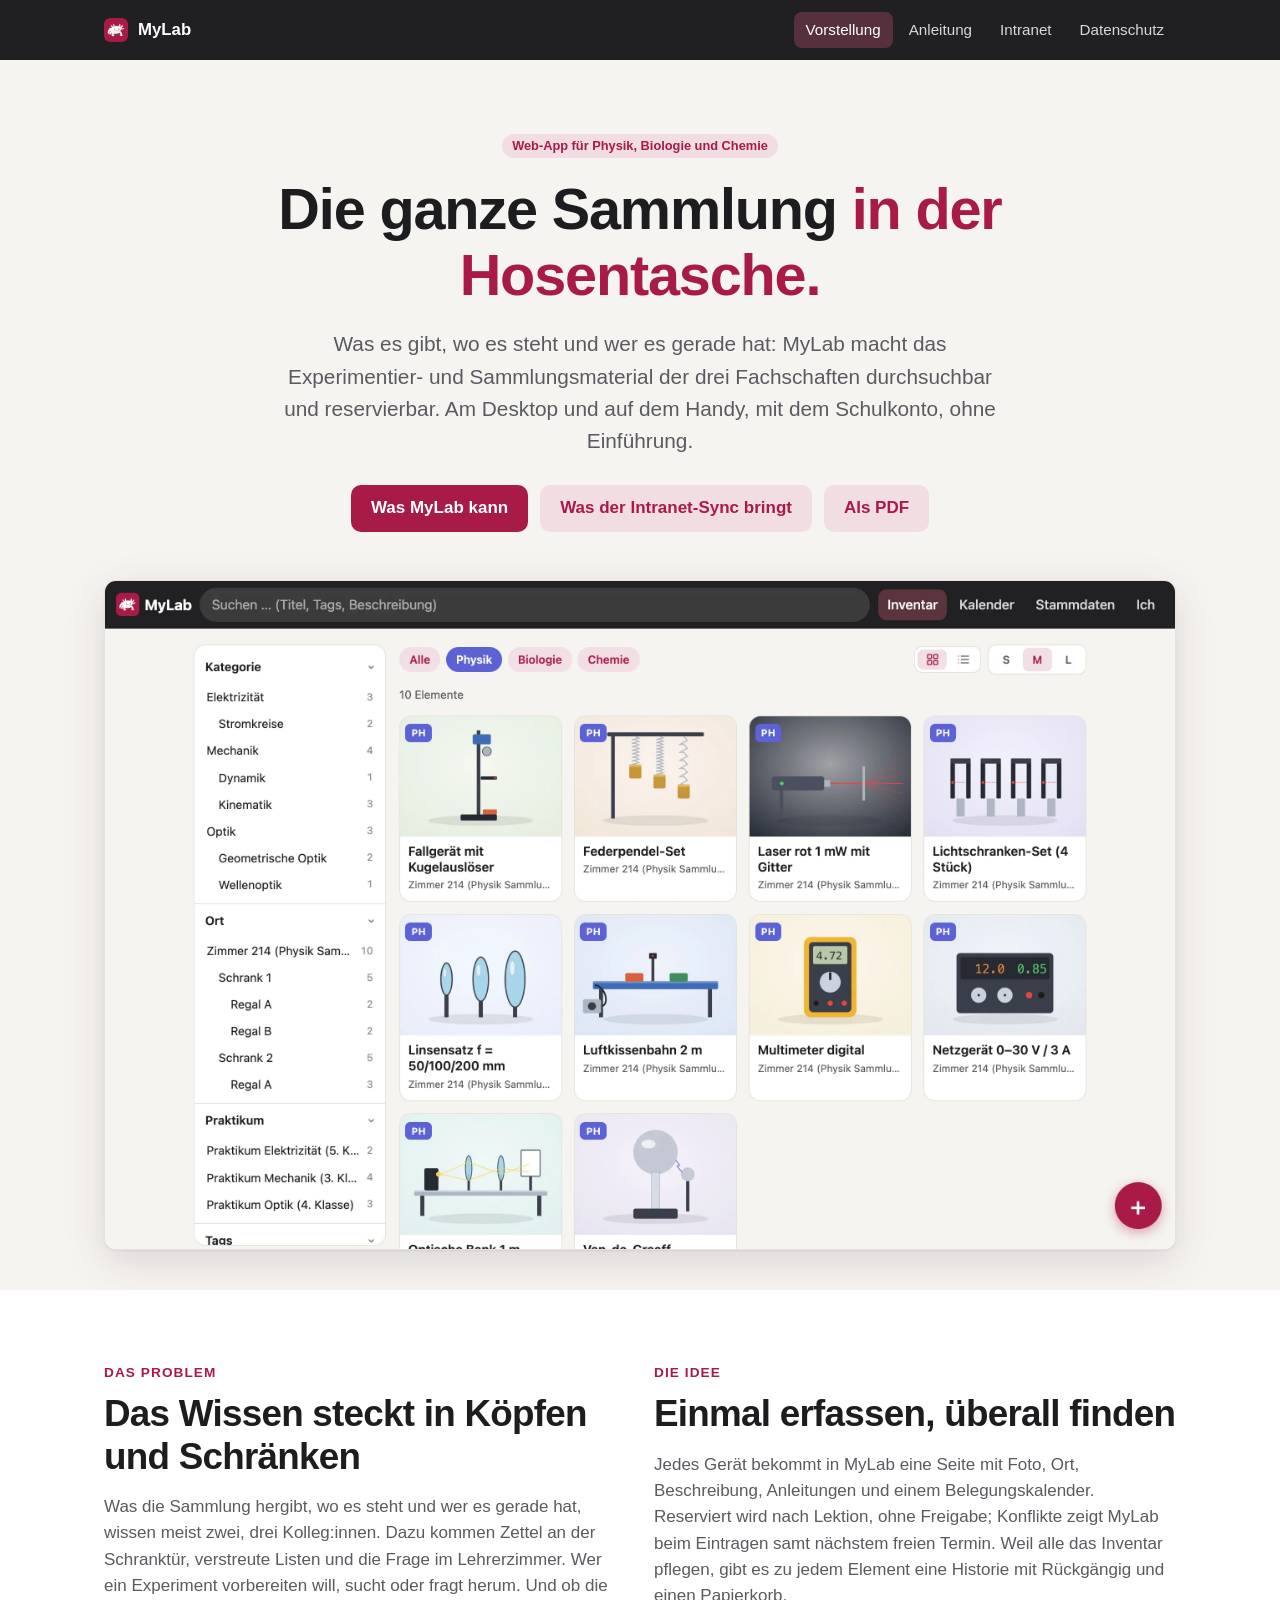
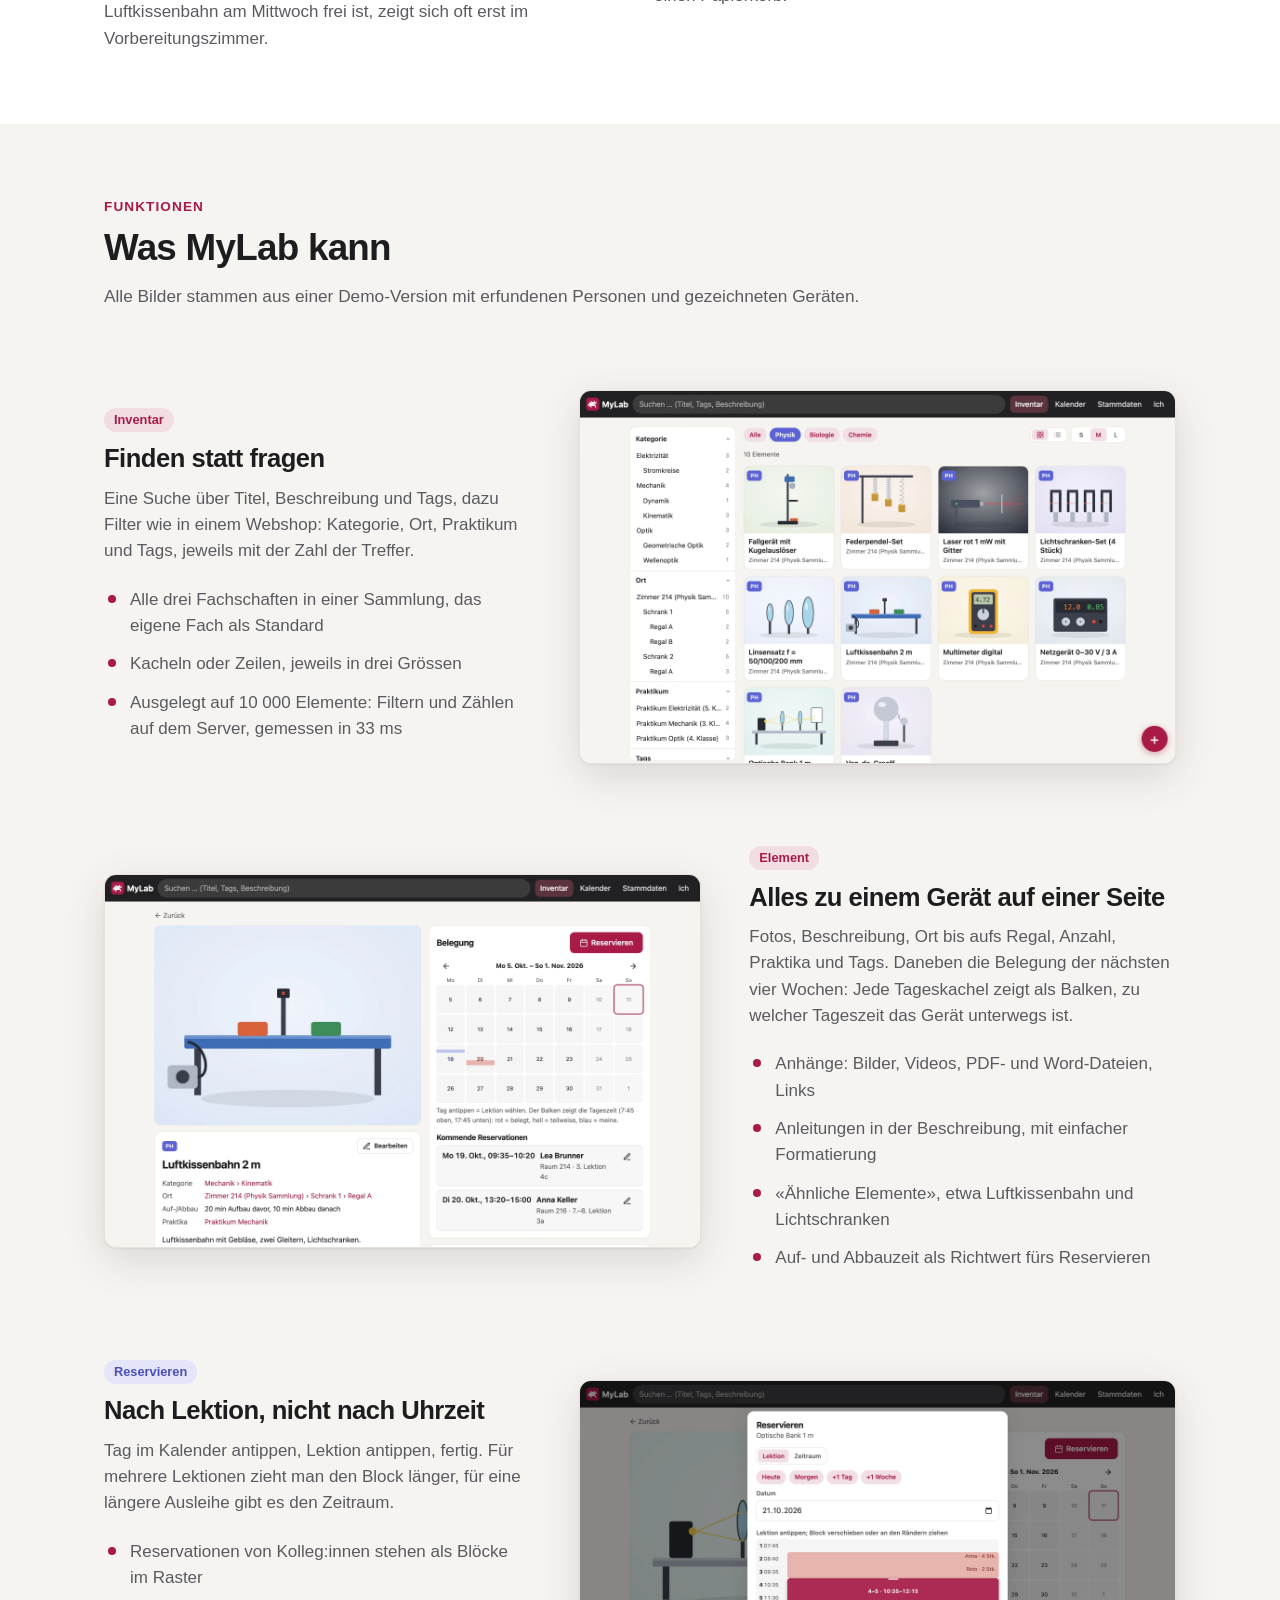
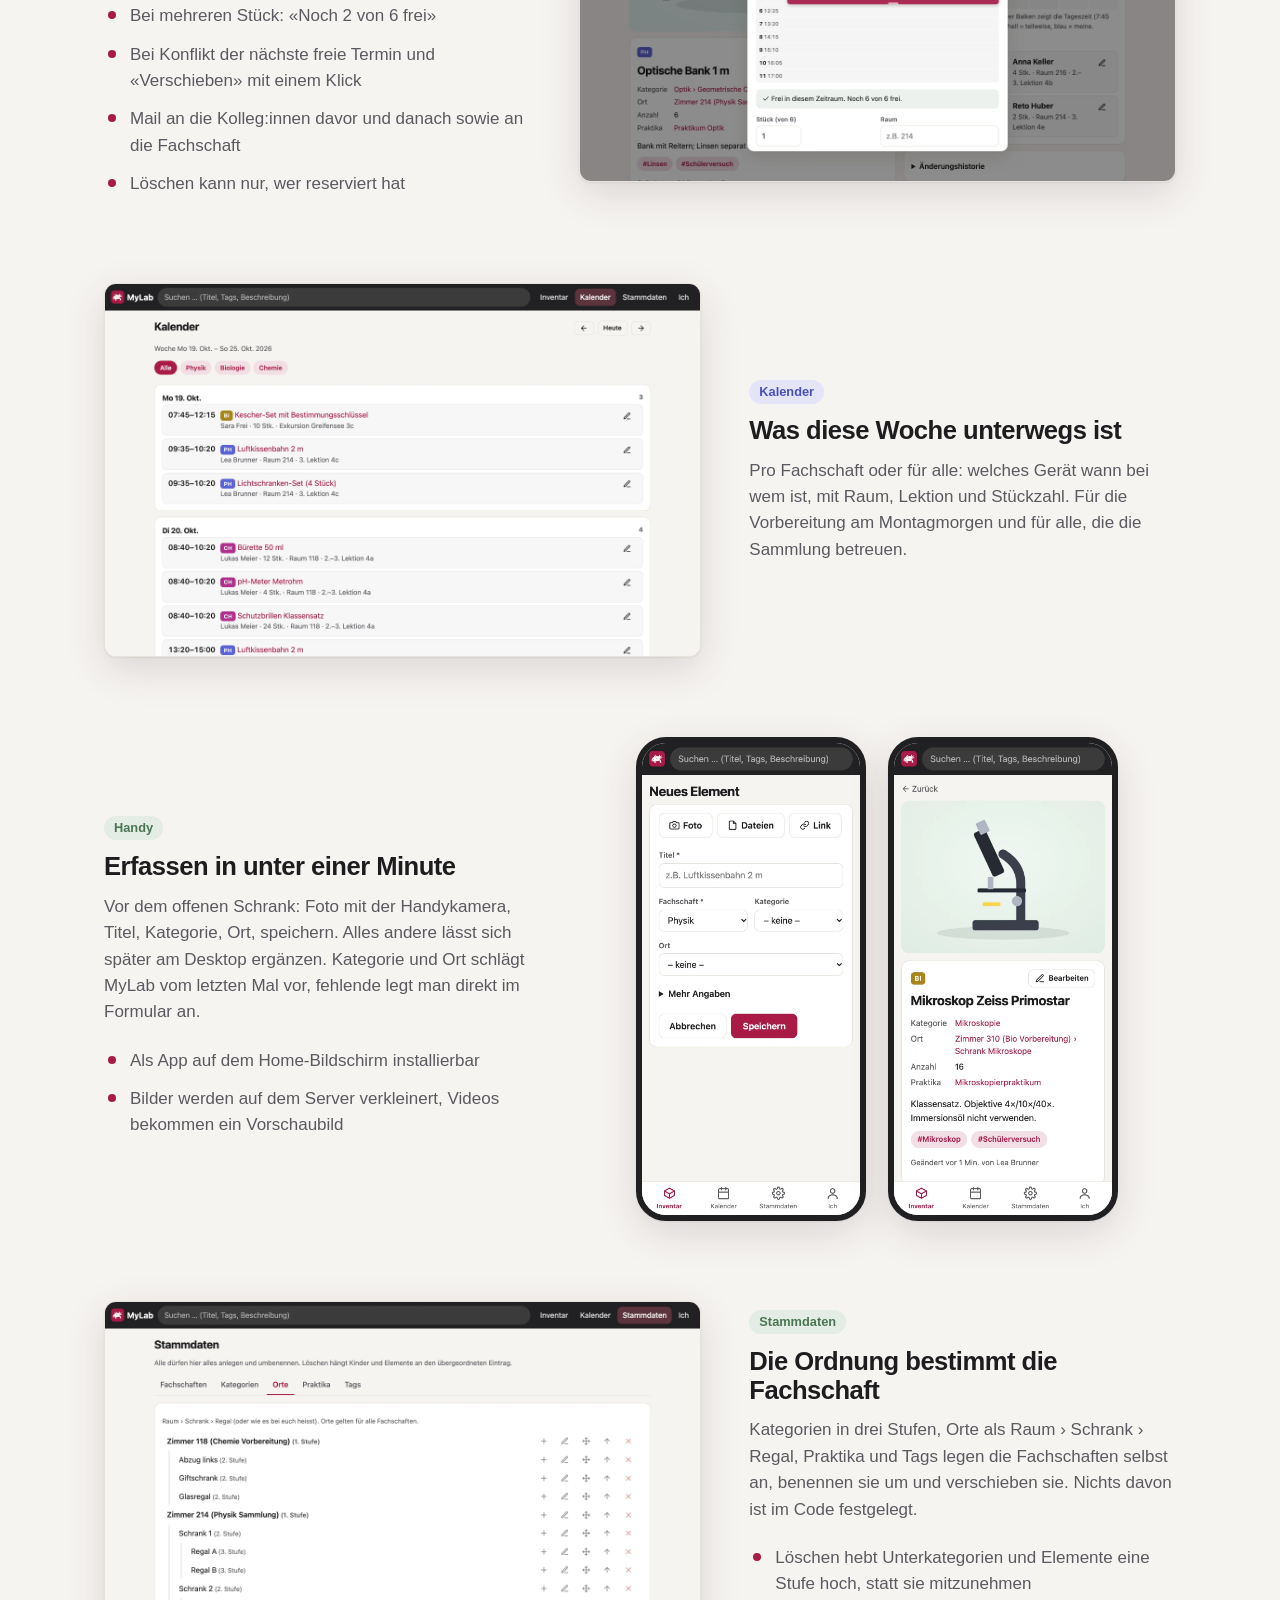
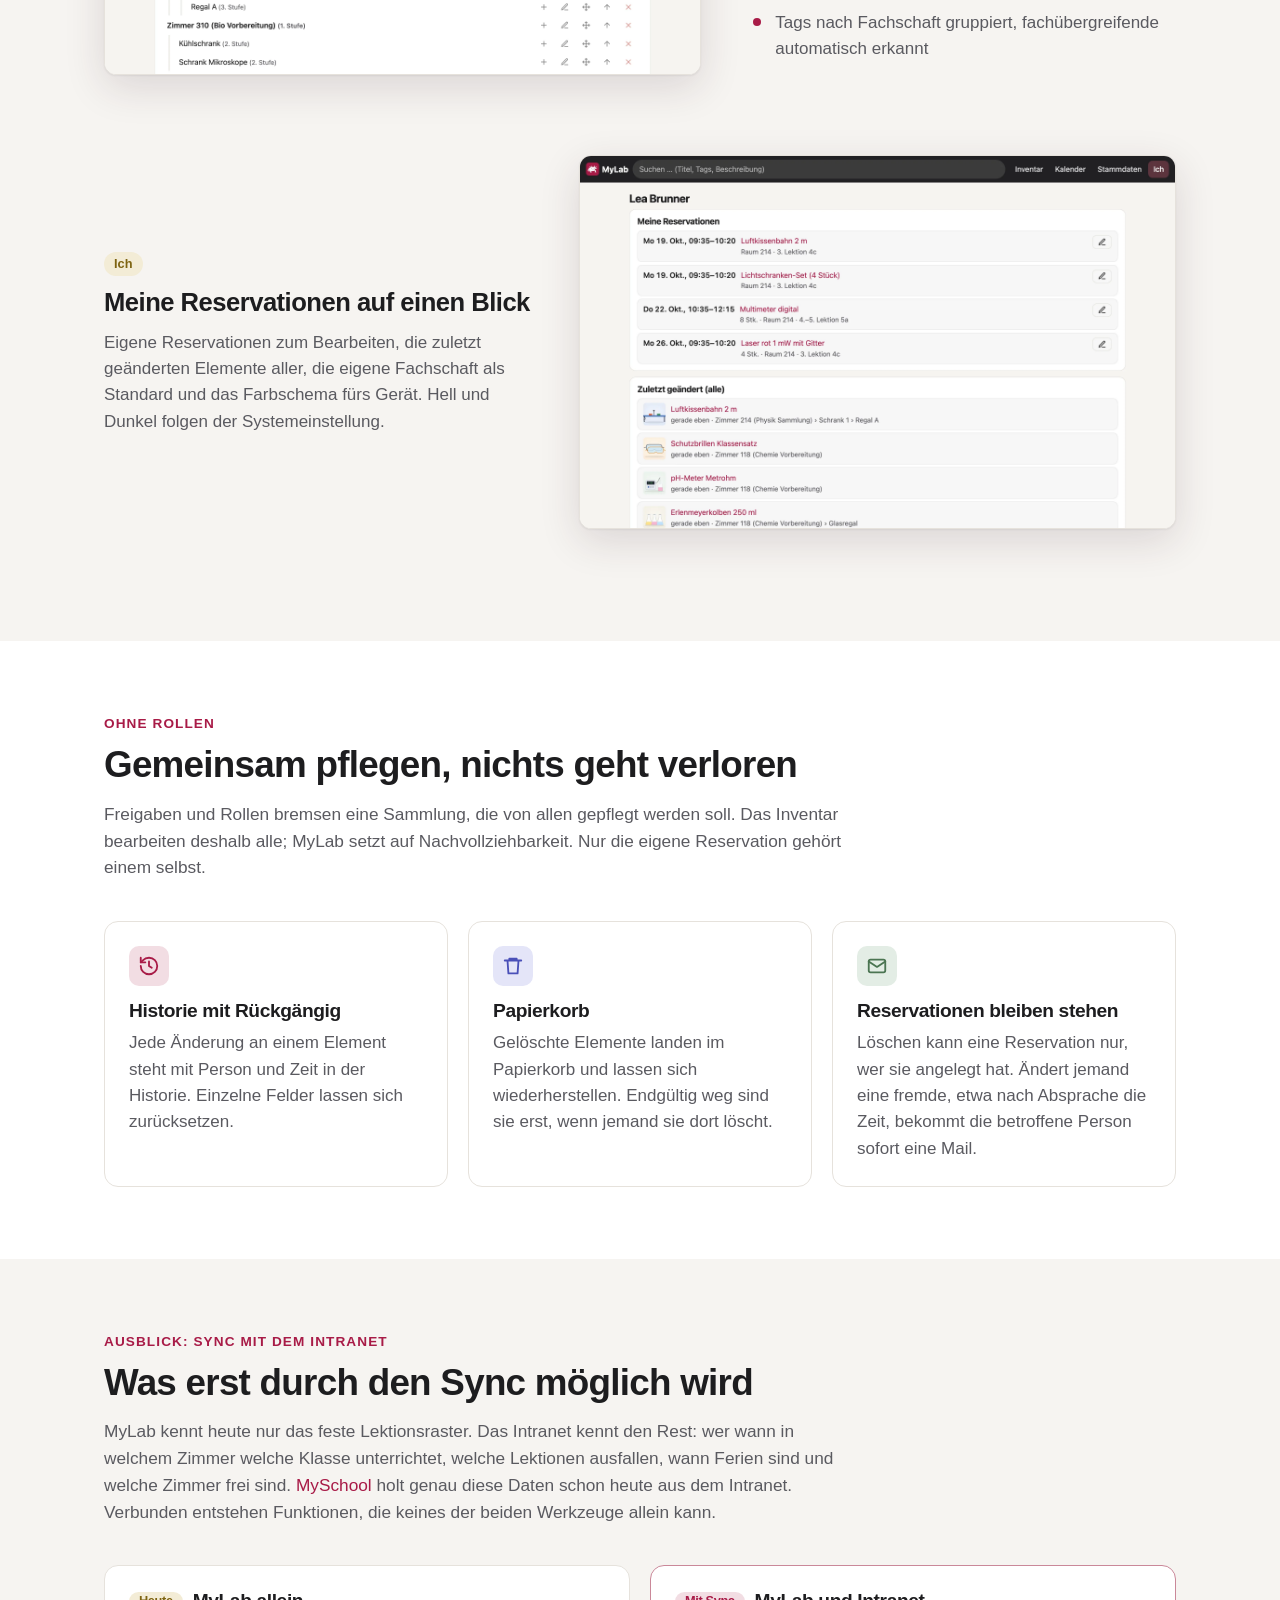
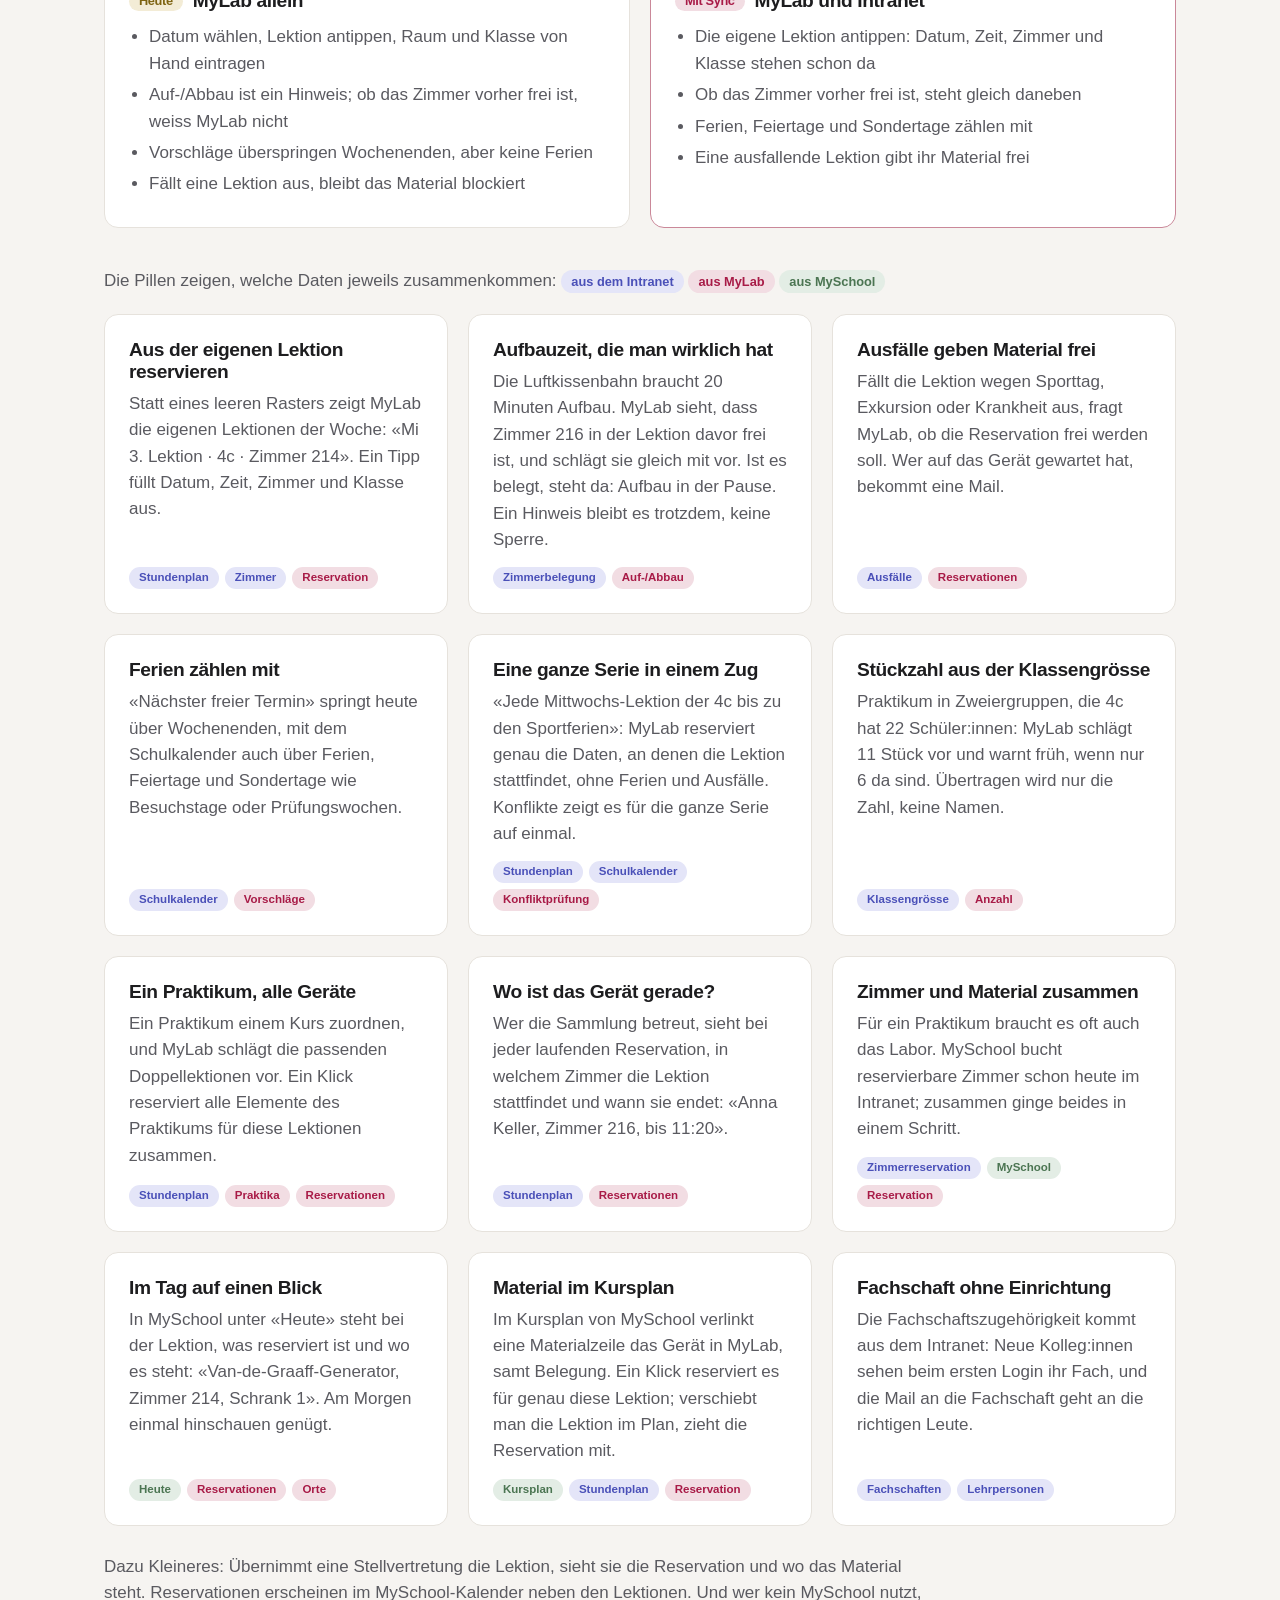
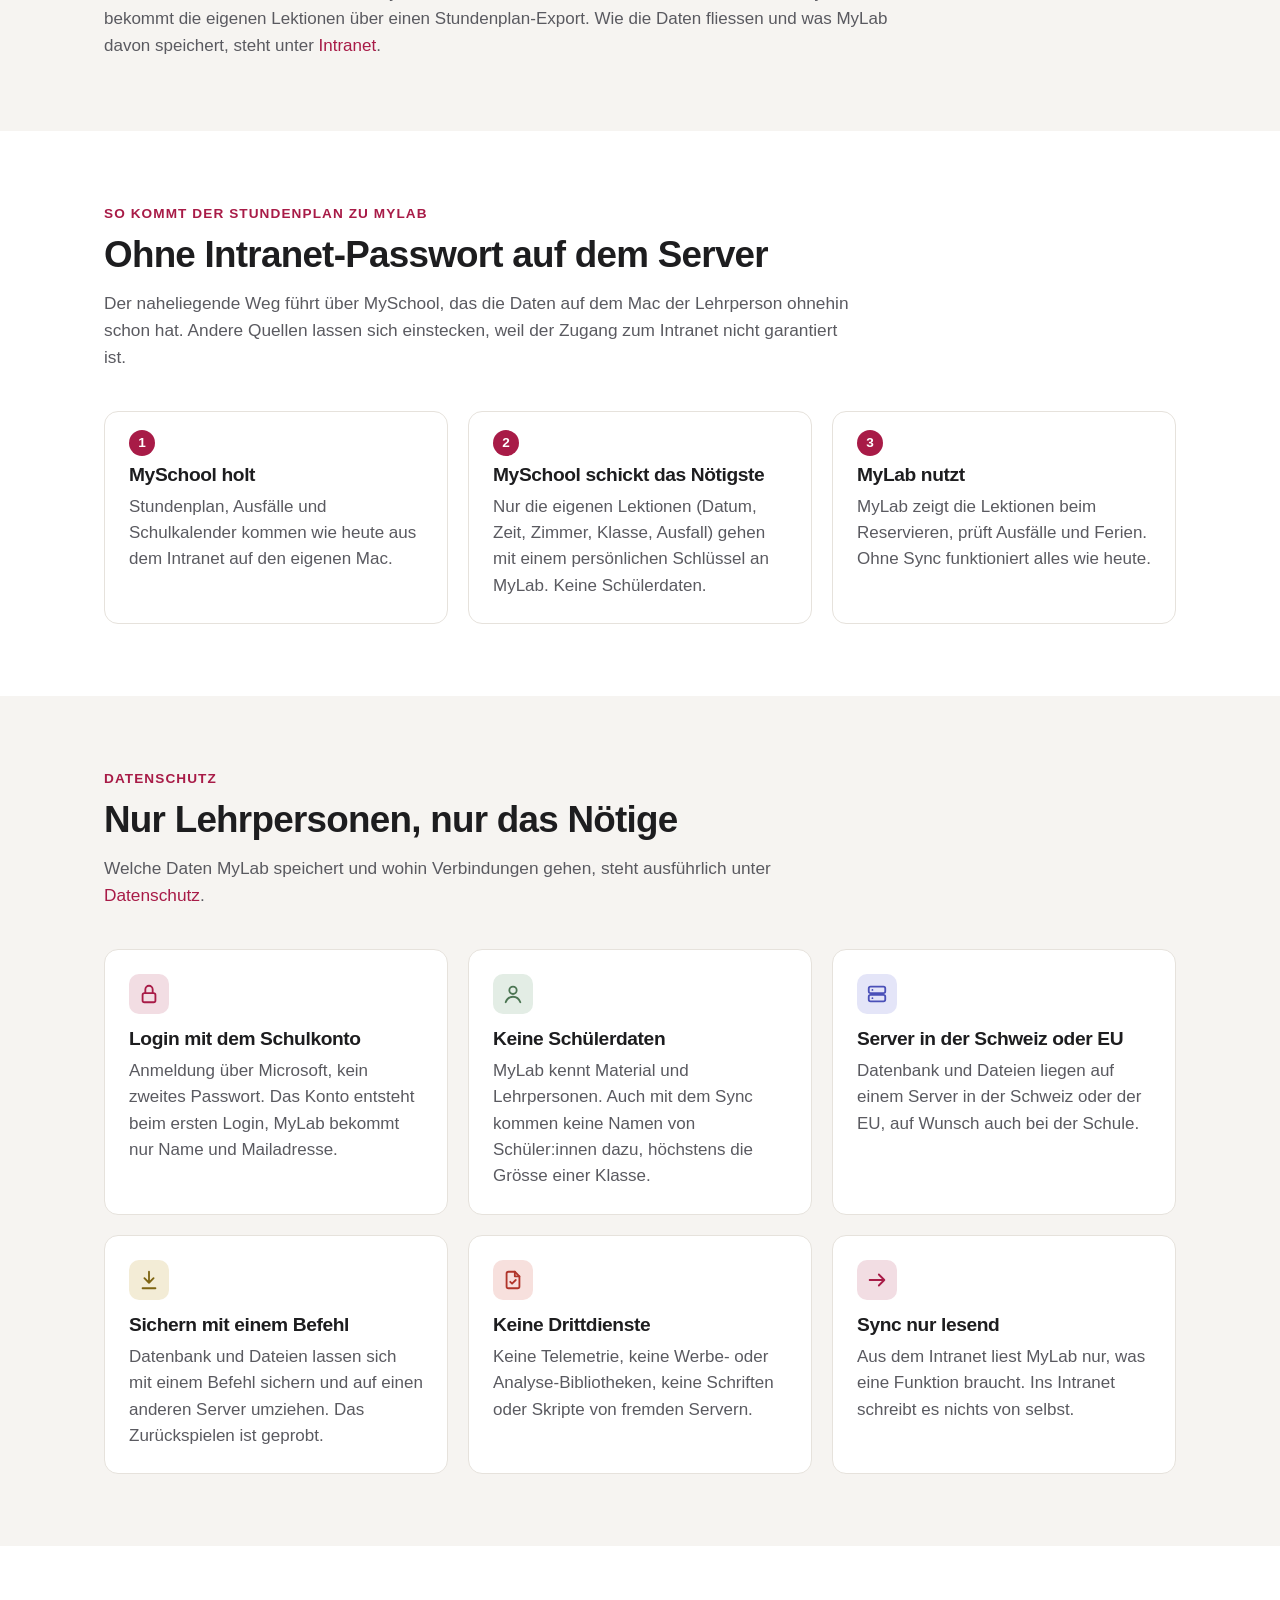
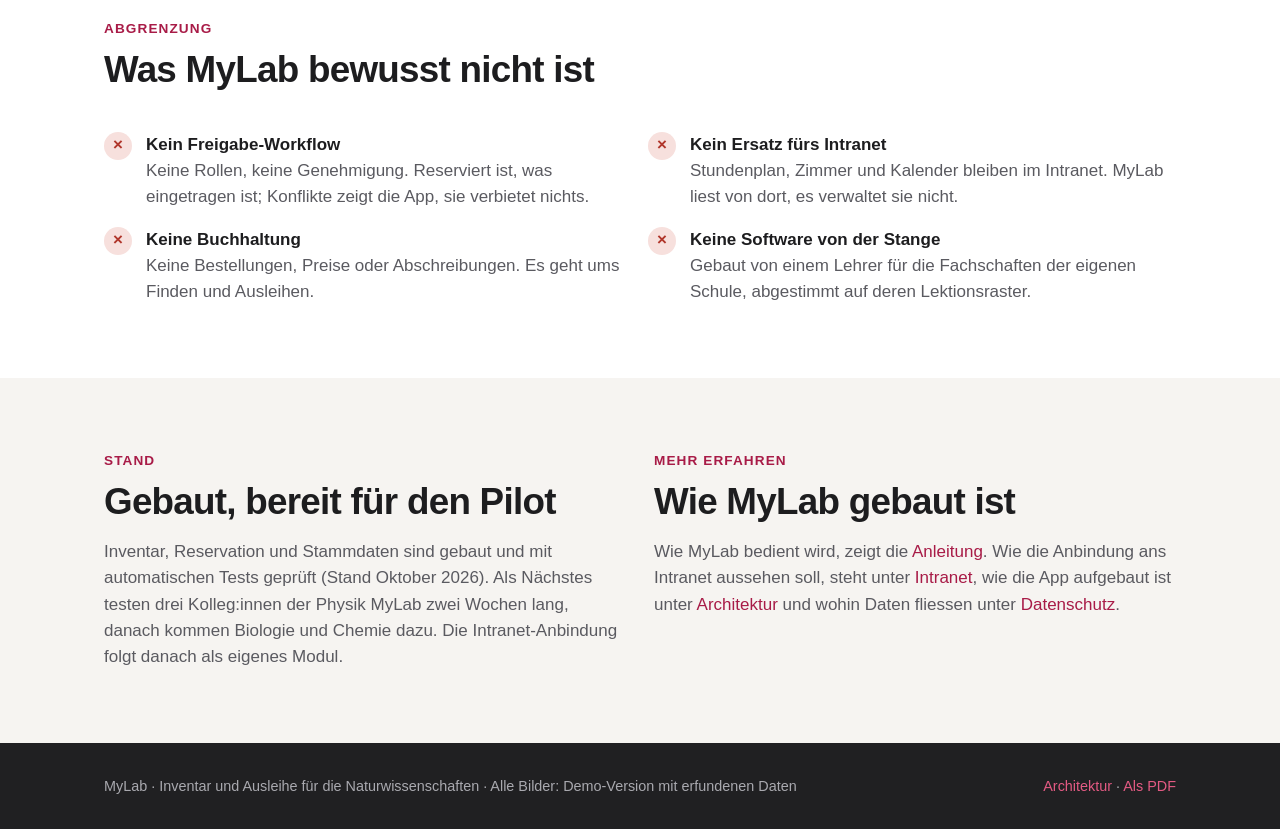
==== index.html @ d48ad252 "Anleitung als zweiter Reiter, Architektur und PDF in den Fuss, Löschen nur eigener Reservationen Lei" ====
<!doctype html>
<html lang="de-CH">
<head>
<meta charset="utf-8">
<meta name="viewport" content="width=device-width, initial-scale=1">
<title>MyLab</title>
<meta name="description" content="MyLab – Inventar und Ausleihe für die Fachschaften Physik, Biologie und Chemie: Material finden, sehen, wo es steht, und nach Lektion reservieren. Web-App für Desktop und Handy.">
<link rel="icon" href="img/icon.png?v=2">
<link rel="stylesheet" href="style.css?v=2">
</head>
<body>

<header class="kopf">
  <div class="huelle">
    <a class="marke" href="index.html"><img src="img/icon.png?v=2" alt="">MyLab</a>
    <nav class="navi">
      <a href="index.html" aria-current="page">Vorstellung</a>
      <a href="anleitung.html">Anleitung</a>
      <a href="intranet.html">Intranet</a>
      <a href="datenschutz.html">Datenschutz</a>
    </nav>
  </div>
</header>

<main>
  <section class="held">
    <div class="huelle">
      <span class="pille">Web-App für Physik, Biologie und Chemie</span>
      <h1>Die ganze Sammlung <span>in der Hosentasche.</span></h1>
      <p class="lead">Was es gibt, wo es steht und wer es gerade hat: MyLab macht das Experimentier- und Sammlungsmaterial der drei Fachschaften durchsuchbar und reservierbar. Am Desktop und auf dem Handy, mit dem Schulkonto, ohne Einführung.</p>
      <div class="knoepfe">
        <a class="knopf" href="#funktionen">Was MyLab kann</a>
        <a class="knopf leise" href="#sync">Was der Intranet-Sync bringt</a>
        <a class="knopf leise" href="MyLab-Vorstellung.pdf">Als PDF</a>
      </div>
      <div class="fenster"><img src="img/liste.webp" width="2560" height="1600" alt="Die Inventarliste der Physik: Kacheln mit Bild, Titel und Ort, links Filter nach Kategorie, Ort, Praktikum und Tags mit Zählern."></div>
    </div>
  </section>

  <section class="abschnitt hell">
    <div class="huelle zwei">
      <div>
        <div class="kicker">Das Problem</div>
        <h2>Das Wissen steckt in Köpfen und Schränken</h2>
        <p style="margin-top:16px;color:var(--text-2)">Was die Sammlung hergibt, wo es steht und wer es gerade hat, wissen meist zwei, drei Kolleg:innen. Dazu kommen Zettel an der Schranktür, verstreute Listen und die Frage im Lehrerzimmer. Wer ein Experiment vorbereiten will, sucht oder fragt herum. Und ob die Luftkissenbahn am Mittwoch frei ist, zeigt sich oft erst im Vorbereitungszimmer.</p>
      </div>
      <div>
        <div class="kicker">Die Idee</div>
        <h2>Einmal erfassen, überall finden</h2>
        <p style="margin-top:16px;color:var(--text-2)">Jedes Gerät bekommt in MyLab eine Seite mit Foto, Ort, Beschreibung, Anleitungen und einem Belegungskalender. Reserviert wird nach Lektion, ohne Freigabe; Konflikte zeigt MyLab beim Eintragen samt nächstem freien Termin. Weil alle das Inventar pflegen, gibt es zu jedem Element eine Historie mit Rückgängig und einen Papierkorb.</p>
      </div>
    </div>
  </section>

  <section class="abschnitt" id="funktionen">
    <div class="huelle">
      <div class="abschnitt-kopf">
        <div class="kicker">Funktionen</div>
        <h2>Was MyLab kann</h2>
        <p>Alle Bilder stammen aus einer Demo-Version mit erfundenen Personen und gezeichneten Geräten.</p>
      </div>

      <div class="funktion">
        <div class="text">
          <span class="pille">Inventar</span>
          <h3 style="margin-top:12px">Finden statt fragen</h3>
          <p>Eine Suche über Titel, Beschreibung und Tags, dazu Filter wie in einem Webshop: Kategorie, Ort, Praktikum und Tags, jeweils mit der Zahl der Treffer.</p>
          <ul>
            <li>Alle drei Fachschaften in einer Sammlung, das eigene Fach als Standard</li>
            <li>Kacheln oder Zeilen, jeweils in drei Grössen</li>
            <li>Ausgelegt auf 10 000 Elemente: Filtern und Zählen auf dem Server, gemessen in 33 ms</li>
          </ul>
        </div>
        <div class="fenster"><img src="img/liste.webp" width="2560" height="1600" alt="Inventarliste mit Facetten-Filter"></div>
      </div>

      <div class="funktion umgekehrt">
        <div class="text">
          <span class="pille">Element</span>
          <h3 style="margin-top:12px">Alles zu einem Gerät auf einer Seite</h3>
          <p>Fotos, Beschreibung, Ort bis aufs Regal, Anzahl, Praktika und Tags. Daneben die Belegung der nächsten vier Wochen: Jede Tageskachel zeigt als Balken, zu welcher Tageszeit das Gerät unterwegs ist.</p>
          <ul>
            <li>Anhänge: Bilder, Videos, PDF- und Word-Dateien, Links</li>
            <li>Anleitungen in der Beschreibung, mit einfacher Formatierung</li>
            <li>«Ähnliche Elemente», etwa Luftkissenbahn und Lichtschranken</li>
            <li>Auf- und Abbauzeit als Richtwert fürs Reservieren</li>
          </ul>
        </div>
        <div class="fenster"><img src="img/detail.webp" width="2560" height="1600" alt="Detailseite der Luftkissenbahn mit Bild, Ort, Auf- und Abbauzeit, daneben Belegungskalender und kommende Reservationen"></div>
      </div>

      <div class="funktion">
        <div class="text">
          <span class="pille indigo">Reservieren</span>
          <h3 style="margin-top:12px">Nach Lektion, nicht nach Uhrzeit</h3>
          <p>Tag im Kalender antippen, Lektion antippen, fertig. Für mehrere Lektionen zieht man den Block länger, für eine längere Ausleihe gibt es den Zeitraum.</p>
          <ul>
            <li>Reservationen von Kolleg:innen stehen als Blöcke im Raster</li>
            <li>Bei mehreren Stück: «Noch 2 von 6 frei»</li>
            <li>Bei Konflikt der nächste freie Termin und «Verschieben» mit einem Klick</li>
            <li>Mail an die Kolleg:innen davor und danach sowie an die Fachschaft</li>
            <li>Löschen kann nur, wer reserviert hat</li>
          </ul>
        </div>
        <div class="fenster"><img src="img/reservieren.webp" width="2560" height="1720" alt="Reservieren der optischen Bank am Mittwoch: Lektionsraster mit zwei fremden Reservationen in der 2. und 3. Lektion, gewählt sind die 4. und 5. Lektion, Hinweis «Noch 6 von 6 frei»"></div>
      </div>

      <div class="funktion umgekehrt">
        <div class="text">
          <span class="pille indigo">Kalender</span>
          <h3 style="margin-top:12px">Was diese Woche unterwegs ist</h3>
          <p>Pro Fachschaft oder für alle: welches Gerät wann bei wem ist, mit Raum, Lektion und Stückzahl. Für die Vorbereitung am Montagmorgen und für alle, die die Sammlung betreuen.</p>
        </div>
        <div class="fenster"><img src="img/woche.webp" width="2560" height="1600" alt="Wochenübersicht mit Reservationen aus Biologie, Physik und Chemie, jeweils mit Zeit, Person, Raum und Lektion"></div>
      </div>

      <div class="funktion">
        <div class="text">
          <span class="pille gruen">Handy</span>
          <h3 style="margin-top:12px">Erfassen in unter einer Minute</h3>
          <p>Vor dem offenen Schrank: Foto mit der Handykamera, Titel, Kategorie, Ort, speichern. Alles andere lässt sich später am Desktop ergänzen. Kategorie und Ort schlägt MyLab vom letzten Mal vor, fehlende legt man direkt im Formular an.</p>
          <ul>
            <li>Als App auf dem Home-Bildschirm installierbar</li>
            <li>Bilder werden auf dem Server verkleinert, Videos bekommen ein Vorschaubild</li>
          </ul>
        </div>
        <div class="handys">
          <div class="handy"><img src="img/h-neu.webp" width="780" height="1688" alt="Neues Element auf dem Handy: Knöpfe Foto, Dateien und Link, Felder Titel, Fachschaft, Kategorie und Ort"></div>
          <div class="handy"><img src="img/h-detail.webp" width="780" height="1688" alt="Detailseite des Mikroskops auf dem Handy"></div>
        </div>
      </div>

      <div class="funktion umgekehrt">
        <div class="text">
          <span class="pille gruen">Stammdaten</span>
          <h3 style="margin-top:12px">Die Ordnung bestimmt die Fachschaft</h3>
          <p>Kategorien in drei Stufen, Orte als Raum › Schrank › Regal, Praktika und Tags legen die Fachschaften selbst an, benennen sie um und verschieben sie. Nichts davon ist im Code festgelegt.</p>
          <ul>
            <li>Löschen hebt Unterkategorien und Elemente eine Stufe hoch, statt sie mitzunehmen</li>
            <li>Tags nach Fachschaft gruppiert, fachübergreifende automatisch erkannt</li>
          </ul>
        </div>
        <div class="fenster"><img src="img/stammdaten.webp" width="2560" height="1600" alt="Stammdaten, Reiter Orte: Zimmer mit Schränken und Regalen als Baum"></div>
      </div>

      <div class="funktion">
        <div class="text">
          <span class="pille messing">Ich</span>
          <h3 style="margin-top:12px">Meine Reservationen auf einen Blick</h3>
          <p>Eigene Reservationen zum Bearbeiten, die zuletzt geänderten Elemente aller, die eigene Fachschaft als Standard und das Farbschema fürs Gerät. Hell und Dunkel folgen der Systemeinstellung.</p>
        </div>
        <div class="fenster"><img src="img/ich.webp" width="2560" height="1600" alt="Seite «Ich» mit den eigenen Reservationen und den zuletzt geänderten Elementen"></div>
      </div>
    </div>
  </section>

  <section class="abschnitt hell">
    <div class="huelle">
      <div class="abschnitt-kopf">
        <div class="kicker">Ohne Rollen</div>
        <h2>Gemeinsam pflegen, nichts geht verloren</h2>
        <p>Freigaben und Rollen bremsen eine Sammlung, die von allen gepflegt werden soll. Das Inventar bearbeiten deshalb alle; MyLab setzt auf Nachvollziehbarkeit. Nur die eigene Reservation gehört einem selbst.</p>
      </div>
      <div class="drei">
        <div class="karte">
          <div class="symbol"><svg viewBox="0 0 24 24" fill="none" stroke="currentColor" stroke-width="2" stroke-linecap="round" stroke-linejoin="round"><path d="M3 12a9 9 0 109-9 9.7 9.7 0 00-6.7 2.8L3 8"/><path d="M3 3v5h5"/><path d="M12 7v5l3 2"/></svg></div>
          <h3>Historie mit Rückgängig</h3>
          <p>Jede Änderung an einem Element steht mit Person und Zeit in der Historie. Einzelne Felder lassen sich zurücksetzen.</p>
        </div>
        <div class="karte indigo">
          <div class="symbol"><svg viewBox="0 0 24 24" fill="none" stroke="currentColor" stroke-width="2" stroke-linecap="round" stroke-linejoin="round"><path d="M3 6h18M8 6V4h8v2M6 6l1 14h10l1-14"/></svg></div>
          <h3>Papierkorb</h3>
          <p>Gelöschte Elemente landen im Papierkorb und lassen sich wiederherstellen. Endgültig weg sind sie erst, wenn jemand sie dort löscht.</p>
        </div>
        <div class="karte gruen">
          <div class="symbol"><svg viewBox="0 0 24 24" fill="none" stroke="currentColor" stroke-width="2" stroke-linecap="round" stroke-linejoin="round"><rect x="3" y="5" width="18" height="14" rx="2"/><path d="M3 7l9 6 9-6"/></svg></div>
          <h3>Reservationen bleiben stehen</h3>
          <p>Löschen kann eine Reservation nur, wer sie angelegt hat. Ändert jemand eine fremde, etwa nach Absprache die Zeit, bekommt die betroffene Person sofort eine Mail.</p>
        </div>
      </div>
    </div>
  </section>

  <section class="abschnitt seitenumbruch" id="sync">
    <div class="huelle">
      <div class="abschnitt-kopf">
        <div class="kicker">Ausblick: Sync mit dem Intranet</div>
        <h2>Was erst durch den Sync möglich wird</h2>
        <p>MyLab kennt heute nur das feste Lektionsraster. Das Intranet kennt den Rest: wer wann in welchem Zimmer welche Klasse unterrichtet, welche Lektionen ausfallen, wann Ferien sind und welche Zimmer frei sind. <a href="https://manuel-benz.github.io/myschool-site/">MySchool</a> holt genau diese Daten schon heute aus dem Intranet. Verbunden entstehen Funktionen, die keines der beiden Werkzeuge allein kann.</p>
      </div>

      <div class="vorher-nachher">
        <div class="karte">
          <h3><span class="pille messing">Heute</span> MyLab allein</h3>
          <ul>
            <li>Datum wählen, Lektion antippen, Raum und Klasse von Hand eintragen</li>
            <li>Auf-/Abbau ist ein Hinweis; ob das Zimmer vorher frei ist, weiss MyLab nicht</li>
            <li>Vorschläge überspringen Wochenenden, aber keine Ferien</li>
            <li>Fällt eine Lektion aus, bleibt das Material blockiert</li>
          </ul>
        </div>
        <div class="karte mit-sync">
          <h3><span class="pille">Mit Sync</span> MyLab und Intranet</h3>
          <ul>
            <li>Die eigene Lektion antippen: Datum, Zeit, Zimmer und Klasse stehen schon da</li>
            <li>Ob das Zimmer vorher frei ist, steht gleich daneben</li>
            <li>Ferien, Feiertage und Sondertage zählen mit</li>
            <li>Eine ausfallende Lektion gibt ihr Material frei</li>
          </ul>
        </div>
      </div>

      <p style="color:var(--text-2);margin-bottom:20px">Die Pillen zeigen, welche Daten jeweils zusammenkommen: <span class="pille indigo">aus dem Intranet</span> <span class="pille">aus MyLab</span> <span class="pille gruen">aus MySchool</span></p>

      <div class="drei">
        <div class="karte kombi">
          <h3>Aus der eigenen Lektion reservieren</h3>
          <p>Statt eines leeren Rasters zeigt MyLab die eigenen Lektionen der Woche: «Mi 3. Lektion · 4c · Zimmer 214». Ein Tipp füllt Datum, Zeit, Zimmer und Klasse aus.</p>
          <div class="quellen"><span class="pille indigo">Stundenplan</span> <span class="pille indigo">Zimmer</span> <span class="pille">Reservation</span></div>
        </div>
        <div class="karte kombi">
          <h3>Aufbauzeit, die man wirklich hat</h3>
          <p>Die Luftkissenbahn braucht 20 Minuten Aufbau. MyLab sieht, dass Zimmer 216 in der Lektion davor frei ist, und schlägt sie gleich mit vor. Ist es belegt, steht da: Aufbau in der Pause. Ein Hinweis bleibt es trotzdem, keine Sperre.</p>
          <div class="quellen"><span class="pille indigo">Zimmerbelegung</span> <span class="pille">Auf-/Abbau</span></div>
        </div>
        <div class="karte kombi">
          <h3>Ausfälle geben Material frei</h3>
          <p>Fällt die Lektion wegen Sporttag, Exkursion oder Krankheit aus, fragt MyLab, ob die Reservation frei werden soll. Wer auf das Gerät gewartet hat, bekommt eine Mail.</p>
          <div class="quellen"><span class="pille indigo">Ausfälle</span> <span class="pille">Reservationen</span></div>
        </div>
        <div class="karte kombi">
          <h3>Ferien zählen mit</h3>
          <p>«Nächster freier Termin» springt heute über Wochenenden, mit dem Schulkalender auch über Ferien, Feiertage und Sondertage wie Besuchstage oder Prüfungswochen.</p>
          <div class="quellen"><span class="pille indigo">Schulkalender</span> <span class="pille">Vorschläge</span></div>
        </div>
        <div class="karte kombi">
          <h3>Eine ganze Serie in einem Zug</h3>
          <p>«Jede Mittwochs-Lektion der 4c bis zu den Sportferien»: MyLab reserviert genau die Daten, an denen die Lektion stattfindet, ohne Ferien und Ausfälle. Konflikte zeigt es für die ganze Serie auf einmal.</p>
          <div class="quellen"><span class="pille indigo">Stundenplan</span> <span class="pille indigo">Schulkalender</span> <span class="pille">Konfliktprüfung</span></div>
        </div>
        <div class="karte kombi">
          <h3>Stückzahl aus der Klassengrösse</h3>
          <p>Praktikum in Zweiergruppen, die 4c hat 22 Schüler:innen: MyLab schlägt 11 Stück vor und warnt früh, wenn nur 6 da sind. Übertragen wird nur die Zahl, keine Namen.</p>
          <div class="quellen"><span class="pille indigo">Klassengrösse</span> <span class="pille">Anzahl</span></div>
        </div>
        <div class="karte kombi">
          <h3>Ein Praktikum, alle Geräte</h3>
          <p>Ein Praktikum einem Kurs zuordnen, und MyLab schlägt die passenden Doppellektionen vor. Ein Klick reserviert alle Elemente des Praktikums für diese Lektionen zusammen.</p>
          <div class="quellen"><span class="pille indigo">Stundenplan</span> <span class="pille">Praktika</span> <span class="pille">Reservationen</span></div>
        </div>
        <div class="karte kombi">
          <h3>Wo ist das Gerät gerade?</h3>
          <p>Wer die Sammlung betreut, sieht bei jeder laufenden Reservation, in welchem Zimmer die Lektion stattfindet und wann sie endet: «Anna Keller, Zimmer 216, bis 11:20».</p>
          <div class="quellen"><span class="pille indigo">Stundenplan</span> <span class="pille">Reservationen</span></div>
        </div>
        <div class="karte kombi">
          <h3>Zimmer und Material zusammen</h3>
          <p>Für ein Praktikum braucht es oft auch das Labor. MySchool bucht reservierbare Zimmer schon heute im Intranet; zusammen ginge beides in einem Schritt.</p>
          <div class="quellen"><span class="pille indigo">Zimmerreservation</span> <span class="pille gruen">MySchool</span> <span class="pille">Reservation</span></div>
        </div>
        <div class="karte kombi">
          <h3>Im Tag auf einen Blick</h3>
          <p>In MySchool unter «Heute» steht bei der Lektion, was reserviert ist und wo es steht: «Van-de-Graaff-Generator, Zimmer 214, Schrank 1». Am Morgen einmal hinschauen genügt.</p>
          <div class="quellen"><span class="pille gruen">Heute</span> <span class="pille">Reservationen</span> <span class="pille">Orte</span></div>
        </div>
        <div class="karte kombi">
          <h3>Material im Kursplan</h3>
          <p>Im Kursplan von MySchool verlinkt eine Materialzeile das Gerät in MyLab, samt Belegung. Ein Klick reserviert es für genau diese Lektion; verschiebt man die Lektion im Plan, zieht die Reservation mit.</p>
          <div class="quellen"><span class="pille gruen">Kursplan</span> <span class="pille indigo">Stundenplan</span> <span class="pille">Reservation</span></div>
        </div>
        <div class="karte kombi">
          <h3>Fachschaft ohne Einrichtung</h3>
          <p>Die Fachschaftszugehörigkeit kommt aus dem Intranet: Neue Kolleg:innen sehen beim ersten Login ihr Fach, und die Mail an die Fachschaft geht an die richtigen Leute.</p>
          <div class="quellen"><span class="pille indigo">Fachschaften</span> <span class="pille indigo">Lehrpersonen</span></div>
        </div>
      </div>
      <p class="nachsatz">Dazu Kleineres: Übernimmt eine Stellvertretung die Lektion, sieht sie die Reservation und wo das Material steht. Reservationen erscheinen im MySchool-Kalender neben den Lektionen. Und wer kein MySchool nutzt, bekommt die eigenen Lektionen über einen Stundenplan-Export. Wie die Daten fliessen und was MyLab davon speichert, steht unter <a href="intranet.html">Intranet</a>.</p>
    </div>
  </section>

  <section class="abschnitt hell">
    <div class="huelle">
      <div class="abschnitt-kopf">
        <div class="kicker">So kommt der Stundenplan zu MyLab</div>
        <h2>Ohne Intranet-Passwort auf dem Server</h2>
        <p>Der naheliegende Weg führt über MySchool, das die Daten auf dem Mac der Lehrperson ohnehin schon hat. Andere Quellen lassen sich einstecken, weil der Zugang zum Intranet nicht garantiert ist.</p>
      </div>
      <div class="ablauf">
        <div class="karte">
          <h3>MySchool holt</h3>
          <p>Stundenplan, Ausfälle und Schulkalender kommen wie heute aus dem Intranet auf den eigenen Mac.</p>
        </div>
        <div class="karte">
          <h3>MySchool schickt das Nötigste</h3>
          <p>Nur die eigenen Lektionen (Datum, Zeit, Zimmer, Klasse, Ausfall) gehen mit einem persönlichen Schlüssel an MyLab. Keine Schülerdaten.</p>
        </div>
        <div class="karte">
          <h3>MyLab nutzt</h3>
          <p>MyLab zeigt die Lektionen beim Reservieren, prüft Ausfälle und Ferien. Ohne Sync funktioniert alles wie heute.</p>
        </div>
      </div>
    </div>
  </section>

  <section class="abschnitt">
    <div class="huelle">
      <div class="abschnitt-kopf">
        <div class="kicker">Datenschutz</div>
        <h2>Nur Lehrpersonen, nur das Nötige</h2>
        <p>Welche Daten MyLab speichert und wohin Verbindungen gehen, steht ausführlich unter <a href="datenschutz.html">Datenschutz</a>.</p>
      </div>
      <div class="drei">
        <div class="karte">
          <div class="symbol"><svg viewBox="0 0 24 24" fill="none" stroke="currentColor" stroke-width="2" stroke-linecap="round" stroke-linejoin="round"><rect x="5" y="11" width="14" height="10" rx="2"/><path d="M8 11V7a4 4 0 018 0v4"/></svg></div>
          <h3>Login mit dem Schulkonto</h3>
          <p>Anmeldung über Microsoft, kein zweites Passwort. Das Konto entsteht beim ersten Login, MyLab bekommt nur Name und Mailadresse.</p>
        </div>
        <div class="karte gruen">
          <div class="symbol"><svg viewBox="0 0 24 24" fill="none" stroke="currentColor" stroke-width="2" stroke-linecap="round" stroke-linejoin="round"><circle cx="12" cy="8" r="4"/><path d="M4 21c1.5-4 4.5-6 8-6s6.5 2 8 6"/></svg></div>
          <h3>Keine Schülerdaten</h3>
          <p>MyLab kennt Material und Lehrpersonen. Auch mit dem Sync kommen keine Namen von Schüler:innen dazu, höchstens die Grösse einer Klasse.</p>
        </div>
        <div class="karte indigo">
          <div class="symbol"><svg viewBox="0 0 24 24" fill="none" stroke="currentColor" stroke-width="2" stroke-linecap="round" stroke-linejoin="round"><rect x="3" y="4" width="18" height="7" rx="2"/><rect x="3" y="13" width="18" height="7" rx="2"/><path d="M7 7.5h.01M7 16.5h.01"/></svg></div>
          <h3>Server in der Schweiz oder EU</h3>
          <p>Datenbank und Dateien liegen auf einem Server in der Schweiz oder der EU, auf Wunsch auch bei der Schule.</p>
        </div>
        <div class="karte messing">
          <div class="symbol"><svg viewBox="0 0 24 24" fill="none" stroke="currentColor" stroke-width="2" stroke-linecap="round" stroke-linejoin="round"><path d="M12 3v12M7 10l5 5 5-5"/><path d="M5 21h14"/></svg></div>
          <h3>Sichern mit einem Befehl</h3>
          <p>Datenbank und Dateien lassen sich mit einem Befehl sichern und auf einen anderen Server umziehen. Das Zurückspielen ist geprobt.</p>
        </div>
        <div class="karte rot">
          <div class="symbol"><svg viewBox="0 0 24 24" fill="none" stroke="currentColor" stroke-width="2" stroke-linecap="round" stroke-linejoin="round"><path d="M14 3H7a2 2 0 00-2 2v14a2 2 0 002 2h10a2 2 0 002-2V8z"/><path d="M14 3v5h5"/><path d="M9 14l2 2 4-4"/></svg></div>
          <h3>Keine Drittdienste</h3>
          <p>Keine Telemetrie, keine Werbe- oder Analyse-Bibliotheken, keine Schriften oder Skripte von fremden Servern.</p>
        </div>
        <div class="karte">
          <div class="symbol"><svg viewBox="0 0 24 24" fill="none" stroke="currentColor" stroke-width="2" stroke-linecap="round" stroke-linejoin="round"><path d="M4 12h16M14 6l6 6-6 6"/></svg></div>
          <h3>Sync nur lesend</h3>
          <p>Aus dem Intranet liest MyLab nur, was eine Funktion braucht. Ins Intranet schreibt es nichts von selbst.</p>
        </div>
      </div>
    </div>
  </section>

  <section class="abschnitt hell">
    <div class="huelle">
      <div class="abschnitt-kopf">
        <div class="kicker">Abgrenzung</div>
        <h2>Was MyLab bewusst nicht ist</h2>
      </div>
      <div class="nicht">
        <div><span class="x">×</span><p><b>Kein Freigabe-Workflow</b><span>Keine Rollen, keine Genehmigung. Reserviert ist, was eingetragen ist; Konflikte zeigt die App, sie verbietet nichts.</span></p></div>
        <div><span class="x">×</span><p><b>Kein Ersatz fürs Intranet</b><span>Stundenplan, Zimmer und Kalender bleiben im Intranet. MyLab liest von dort, es verwaltet sie nicht.</span></p></div>
        <div><span class="x">×</span><p><b>Keine Buchhaltung</b><span>Keine Bestellungen, Preise oder Abschreibungen. Es geht ums Finden und Ausleihen.</span></p></div>
        <div><span class="x">×</span><p><b>Keine Software von der Stange</b><span>Gebaut von einem Lehrer für die Fachschaften der eigenen Schule, abgestimmt auf deren Lektionsraster.</span></p></div>
      </div>
    </div>
  </section>

  <section class="abschnitt">
    <div class="huelle zwei">
      <div>
        <div class="kicker">Stand</div>
        <h2>Gebaut, bereit für den Pilot</h2>
        <p style="margin-top:16px;color:var(--text-2)">Inventar, Reservation und Stammdaten sind gebaut und mit automatischen Tests geprüft (Stand Oktober 2026). Als Nächstes testen drei Kolleg:innen der Physik MyLab zwei Wochen lang, danach kommen Biologie und Chemie dazu. Die Intranet-Anbindung folgt danach als eigenes Modul.</p>
      </div>
      <div>
        <div class="kicker">Mehr erfahren</div>
        <h2>Wie MyLab gebaut ist</h2>
        <p style="margin-top:16px;color:var(--text-2)">Wie MyLab bedient wird, zeigt die <a href="anleitung.html">Anleitung</a>. Wie die Anbindung ans Intranet aussehen soll, steht unter <a href="intranet.html">Intranet</a>, wie die App aufgebaut ist unter <a href="architektur.html">Architektur</a> und wohin Daten fliessen unter <a href="datenschutz.html">Datenschutz</a>.</p>
      </div>
    </div>
  </section>
</main>

<footer class="fuss">
  <div class="huelle">
    <span>MyLab · Inventar und Ausleihe für die Naturwissenschaften · Alle Bilder: Demo-Version mit erfundenen Daten</span>
    <span><a href="architektur.html">Architektur</a> · <a href="MyLab-Vorstellung.pdf">Als PDF</a></span>
  </div>
</footer>
</body>
</html>
---- style.css ----
/* MyLab — Website. Farben aus dem My-Designsystem (~/MySuite), Schema „Budapest",
   Akzent Himbeere (Ton 8) wie die App. --akzent-weich nach my-tokens.css (14 % auf Weiss,
   22 % auf #1F1F22), --akzent-text = Akzent als Schrift (≥ 4.5:1), --akzent-leiste =
   Dunkel-Akzent für die Leiste, die in beiden Modi dunkel ist. Nebenfarben: Budapest-Blau
   (Indigo), -Grün und Messing; als Schrift abgedunkelt bzw. im Dunkeln aufgehellt. */
:root {
  --akzent: #A81B47;
  --akzent-weich: #F2DDE3;
  --akzent-text: #A81B47;
  --akzent-leiste: #E35A83;
  --indigo: #4A50B8;
  --indigo-weich: #E4E5F8;
  --gruen: #4B7552;
  --gruen-weich: #E3EDE5;
  --messing: #7E6412;
  --messing-weich: #F3ECD6;
  --rot: #B0352A;
  --rot-weich: #F7E0DD;
  --text: #1D1D1F;
  --text-2: #5A5A60;
  --text-3: #8A8A90;
  --flaeche: #FFFFFF;
  --grund: #F6F4F1;
  --karte: #FFFFFF;
  --linie: #E6E2DC;
  --leiste: #202022;
  --schatten: 0 1px 2px rgba(0,0,0,.06), 0 12px 40px rgba(60,30,40,.14);
  --radius: 14px;
  --max: 1120px;
  color-scheme: light;
}
@media (prefers-color-scheme: dark) {
  :root:not([data-theme="light"]) {
    --akzent: #E35A83; --akzent-weich: #4A2733; --akzent-text: #F29BB4;
    --indigo: #A9ADEB; --indigo-weich: #2C2D45;
    --gruen: #A8C8AC; --gruen-weich: #283229;
    --messing: #DDBA55; --messing-weich: #3A321A;
    --rot: #E8806A; --rot-weich: #3D2420;
    --text: #F2F2F4; --text-2: #B4B4BA; --text-3: #85858C;
    --flaeche: #19191B; --grund: #121213; --karte: #1F1F22; --linie: #2E2E32;
    --schatten: 0 1px 2px rgba(0,0,0,.4), 0 12px 40px rgba(0,0,0,.5);
    color-scheme: dark;
  }
}
:root[data-theme="dark"] {
  --akzent: #E35A83; --akzent-weich: #4A2733; --akzent-text: #F29BB4;
  --indigo: #A9ADEB; --indigo-weich: #2C2D45;
  --gruen: #A8C8AC; --gruen-weich: #283229;
  --messing: #DDBA55; --messing-weich: #3A321A;
  --rot: #E8806A; --rot-weich: #3D2420;
  --text: #F2F2F4; --text-2: #B4B4BA; --text-3: #85858C;
  --flaeche: #19191B; --grund: #121213; --karte: #1F1F22; --linie: #2E2E32;
  --schatten: 0 1px 2px rgba(0,0,0,.4), 0 12px 40px rgba(0,0,0,.5);
  color-scheme: dark;
}

* { box-sizing: border-box; }
html { -webkit-text-size-adjust: 100%; scroll-behavior: smooth; }
body {
  margin: 0; overflow-x: hidden; background: var(--grund); color: var(--text);
  font: 17px/1.55 -apple-system, BlinkMacSystemFont, "SF Pro Text", "Helvetica Neue", Arial, sans-serif;
  -webkit-font-smoothing: antialiased;
}
img { max-width: 100%; height: auto; display: block; }
a { color: var(--akzent); text-decoration: none; }
a:hover { text-decoration: underline; }
h1, h2, h3 { overflow-wrap: break-word; hyphens: auto; font-family: -apple-system, BlinkMacSystemFont, "SF Pro Display", "Helvetica Neue", Arial, sans-serif;
  letter-spacing: -0.02em; line-height: 1.15; margin: 0; }
h1 { font-size: clamp(2.2rem, 5vw, 3.6rem); font-weight: 700; }
h2 { font-size: clamp(1.6rem, 3vw, 2.3rem); font-weight: 700; }
h3 { font-size: 1.2rem; font-weight: 650; }
p { margin: 0; }

.huelle { max-width: var(--max); margin: 0 auto; padding: 0 24px; }

/* Kopf: dunkle Leiste wie die Seitenleiste der App */
.kopf { background: var(--leiste); color: #F2F2F4; position: sticky; top: 0; z-index: 10; }
.kopf .huelle { display: flex; align-items: center; gap: 24px; height: 60px; }
.marke { display: flex; align-items: center; gap: 10px; color: #fff; font-weight: 650; font-size: 1.05rem; }
.marke:hover { text-decoration: none; }
.marke img { width: 24px; height: 24px; border-radius: 6px; }
.navi { display: flex; gap: 4px; margin-left: auto; flex-wrap: wrap; }
.navi a { color: #D8D8DC; padding: 6px 12px; border-radius: 8px; font-size: .95rem; }
.navi a:hover { background: rgba(255,255,255,.08); text-decoration: none; }
.navi a[aria-current="page"] { background: color-mix(in srgb, var(--akzent-leiste) 28%, transparent); color: #FFFFFF; }

/* Pillen wie in der App */
.pille { display: inline-block; padding: 2px 10px; border-radius: 999px; font-size: .8rem; font-weight: 600;
  background: var(--akzent-weich); color: var(--akzent-text); white-space: nowrap; }
.pille.gruen { background: var(--gruen-weich); color: var(--gruen); }
.pille.indigo { background: var(--indigo-weich); color: var(--indigo); }
.pille.rot { background: var(--rot-weich); color: var(--rot); }
.pille.messing { background: var(--messing-weich); color: var(--messing); }

/* Held */
.held { padding: 72px 0 40px; text-align: center; }
.held .pille { margin-bottom: 18px; }
.held h1 span { color: var(--akzent); }
.held .lead { font-size: clamp(1.1rem, 2vw, 1.3rem); color: var(--text-2); max-width: 720px; margin: 20px auto 0; }
.knoepfe { display: flex; gap: 12px; justify-content: center; margin-top: 28px; flex-wrap: wrap; }
.knopf { display: inline-flex; align-items: center; gap: 8px; padding: 10px 20px; border-radius: 10px; font-weight: 600;
  background: var(--akzent); color: #fff; }
.knopf:hover { text-decoration: none; filter: brightness(1.06); }
.knopf.leise { background: var(--akzent-weich); color: var(--akzent-text); }

/* Fenster-Rahmen für Screenshots */
.fenster { border-radius: 12px; overflow: hidden; box-shadow: var(--schatten); background: var(--flaeche);
  border: 1px solid var(--linie); }
.held .fenster { margin-top: 48px; }

/* Abschnitte */
.abschnitt { padding: 72px 0; }
.abschnitt.hell { background: var(--flaeche); }
.kicker { color: var(--akzent); font-weight: 650; font-size: .85rem; text-transform: uppercase; letter-spacing: .08em; margin-bottom: 10px; }
.abschnitt-kopf { max-width: 760px; margin-bottom: 40px; }
.abschnitt-kopf p { color: var(--text-2); margin-top: 14px; font-size: 1.08rem; }

.zwei { display: grid; grid-template-columns: minmax(0,1fr) minmax(0,1fr); gap: 28px; }
.drei { display: grid; grid-template-columns: repeat(3, minmax(0,1fr)); gap: 20px; }
.karte { background: var(--karte); border: 1px solid var(--linie); border-radius: var(--radius); padding: 24px; }
.karte h3 { margin-bottom: 8px; }
.karte p { color: var(--text-2); }
.karte .symbol { width: 40px; height: 40px; border-radius: 10px; display: grid; place-items: center;
  background: var(--akzent-weich); color: var(--akzent-text); margin-bottom: 14px; }
.karte .symbol svg { width: 22px; height: 22px; }
.karte.gruen .symbol { background: var(--gruen-weich); color: var(--gruen); }
.karte.indigo .symbol { background: var(--indigo-weich); color: var(--indigo); }
.karte.rot .symbol { background: var(--rot-weich); color: var(--rot); }
.karte.messing .symbol { background: var(--messing-weich); color: var(--messing); }

/* Funktion: Text + Bild */
.funktion { display: grid; grid-template-columns: minmax(0,5fr) minmax(0,7fr); gap: 48px; align-items: center; padding: 40px 0; }
.funktion.umgekehrt { grid-template-columns: minmax(0,7fr) minmax(0,5fr); }
.funktion.umgekehrt .text { order: 2; }
.funktion .text h3 { font-size: 1.6rem; margin-bottom: 12px; }
.funktion .text p { color: var(--text-2); }
.funktion ul { margin: 16px 0 0; padding: 0; list-style: none; }
.funktion li { padding: 6px 0 6px 26px; position: relative; color: var(--text-2); }
.funktion li::before { content: ""; position: absolute; left: 4px; top: 14px; width: 8px; height: 8px; border-radius: 50%;
  background: var(--akzent); }

/* Kombi-Karten („Mehr als die Summe der Daten") */
.karte.kombi { display: flex; flex-direction: column; }
.karte.kombi p { flex: 1; }
.quellen { display: flex; flex-wrap: wrap; gap: 6px; margin-top: 14px; }
.quellen .pille { font-size: .72rem; }
.nachsatz { margin-top: 28px; color: var(--text-2); max-width: 820px; }

/* Vorher / Nachher */
.vergleich { display: grid; grid-template-columns: minmax(0,1fr) minmax(0,1fr); gap: 28px; }
.vergleich figure { margin: 0; }
.vergleich figcaption { margin-top: 12px; color: var(--text-2); font-size: .95rem; display: flex; gap: 8px; align-items: center; }

/* Tastenkürzel */
kbd { font: 600 .85em -apple-system, BlinkMacSystemFont, sans-serif; background: var(--karte); border: 1px solid var(--linie);
  border-bottom-width: 2px; border-radius: 6px; padding: 1px 6px; color: var(--text); }

/* Liste „nicht" */
.nicht { display: grid; grid-template-columns: repeat(2, minmax(0,1fr)); gap: 16px; }
.nicht div { display: flex; gap: 14px; align-items: flex-start; }
.nicht b { display: block; }
.nicht span { color: var(--text-2); }
.nicht .x { flex: none; width: 28px; height: 28px; border-radius: 50%; background: var(--rot-weich); color: var(--rot);
  display: grid; place-items: center; font-weight: 700; }

/* Text-Seiten (Datenschutz, Architektur) */
.textseite { padding: 56px 0 80px; }
.textseite .huelle { max-width: 900px; }
.textseite h1 { font-size: clamp(2rem, 4vw, 2.8rem); margin-bottom: 14px; }
.textseite h2 { font-size: 1.5rem; margin: 48px 0 14px; }
.textseite p, .textseite li { color: var(--text-2); }
.textseite p + p { margin-top: 12px; }
.textseite ul { padding-left: 22px; }
.textseite li { margin: 6px 0; }
.textseite strong { color: var(--text); }
table { width: 100%; border-collapse: collapse; background: var(--karte); border: 1px solid var(--linie);
  border-radius: var(--radius); overflow: hidden; font-size: .95rem; }
th, td { text-align: left; padding: 12px 14px; border-bottom: 1px solid var(--linie); vertical-align: top; }
th { background: var(--grund); font-weight: 650; color: var(--text); }
td { color: var(--text-2); }
tr:last-child td { border-bottom: 0; }
.tabelle { overflow-x: auto; }
.diagramm { background: var(--karte); border: 1px solid var(--linie); border-radius: var(--radius); padding: 24px; }
.diagramm svg { width: 100%; height: auto; display: block; }
.hinweis { background: var(--akzent-weich); border-radius: var(--radius); padding: 16px 20px; color: var(--text); margin: 20px 0; }


/* Handys: Screenshots in schmalem Rahmen, nebeneinander */
.handys { display: flex; gap: 22px; justify-content: center; align-items: flex-start; }
.handy { flex: 0 1 230px; min-width: 0; border-radius: 30px; overflow: hidden; border: 6px solid var(--leiste);
  box-shadow: var(--schatten); background: var(--flaeche); }
.handy img { width: 100%; }
.handys figcaption { text-align: center; color: var(--text-3); font-size: .85rem; margin-top: 10px; }
.handys figure { margin: 0; flex: 0 1 230px; }
.handys figure .handy { flex: none; }

/* Sync-Abschnitt: Heute / Mit Sync */
.vorher-nachher { display: grid; grid-template-columns: minmax(0,1fr) minmax(0,1fr); gap: 20px; margin-bottom: 40px; }
.vorher-nachher .karte h3 { display: flex; align-items: center; gap: 10px; }
.vorher-nachher ul { margin: 12px 0 0; padding-left: 20px; color: var(--text-2); }
.vorher-nachher li { margin: 5px 0; }
.karte.mit-sync { border-color: color-mix(in srgb, var(--akzent) 45%, var(--linie)); }
.karte.kombi .heute { margin-top: 10px; font-size: .9rem; color: var(--text-3); flex: none; }
.karte.kombi .heute b { color: var(--text-2); font-weight: 600; }
.ablauf { counter-reset: schritt; display: grid; grid-template-columns: repeat(3, minmax(0,1fr)); gap: 20px; }
.ablauf .karte { position: relative; padding-top: 52px; }
.ablauf .karte::before { counter-increment: schritt; content: counter(schritt); position: absolute; top: 18px; left: 24px;
  width: 26px; height: 26px; border-radius: 50%; background: var(--akzent); color: #fff; font-weight: 700; font-size: .85rem;
  display: grid; place-items: center; }
.weg { display: grid; grid-template-columns: minmax(0,1fr); gap: 16px; }
.weg .karte h3 { display: flex; gap: 10px; align-items: center; flex-wrap: wrap; }
.weg .vorteile { display: grid; grid-template-columns: minmax(0,1fr) minmax(0,1fr); gap: 16px; margin-top: 12px; }
.weg .vorteile ul { margin: 6px 0 0; padding-left: 20px; }
.weg .vorteile b { color: var(--text); font-size: .9rem; }

/* Fuss */
.fuss { background: var(--leiste); color: #A9A9AF; padding: 32px 0; font-size: .9rem; }
.fuss .huelle { display: flex; justify-content: space-between; gap: 16px; flex-wrap: wrap; }
.fuss a { color: var(--akzent-leiste); }

@media screen and (max-width: 860px) {
  .zwei, .drei, .vergleich, .nicht, .funktion, .funktion.umgekehrt, .vorher-nachher, .ablauf, .weg .vorteile { grid-template-columns: minmax(0,1fr); }
  .handys { gap: 10px; }
  .handy { border-width: 4px; border-radius: 20px; }
  .funktion.umgekehrt .text { order: 0; }
  .funktion { gap: 24px; }
  .abschnitt { padding: 52px 0; }
  .huelle { padding: 0 16px; }
  .kopf .huelle { height: auto; padding-top: 10px; padding-bottom: 10px; flex-wrap: wrap; gap: 8px; }
  .navi { margin-left: 0; }
}

/* Druck / PDF */
@media print {
  @page { size: A4; margin: 14mm 14mm; }
  :root { --grund: #fff; }
  body { font-size: 11pt; background: #fff; }
  .kopf, .knoepfe, .nur-web { display: none !important; }
  .held { padding: 0 0 12px; }
  .abschnitt { padding: 20px 0; }
  .abschnitt.hell { background: #fff; }
  .funktion, .vergleich figure, .karte, .fenster, table, .diagramm { break-inside: avoid; }
  h1 { font-size: 26pt; } h2 { font-size: 17pt; }
  h2, .abschnitt-kopf, .kicker { break-after: avoid; }
  .vergleich, .nicht, .drei, .handys, .ablauf, .vorher-nachher { break-inside: avoid; }
  .handy { box-shadow: none; }
  .abschnitt > .huelle { break-inside: avoid; }
  #sync > .huelle, #sync .drei { break-inside: auto; }
  .nachsatz { break-before: avoid; }
  #sync .drei { grid-template-columns: repeat(3, minmax(0,1fr)); }
  .held .lead, .abschnitt-kopf p { font-size: 11pt; }
  .held .fenster { margin-top: 18px; }
  .abschnitt-kopf { margin-bottom: 16px; }
  .funktion { gap: 22px; padding: 14px 0; }
  .funktion .text h3 { font-size: 14pt; }
  .funktion li { padding: 2px 0 2px 20px; }
  .funktion li::before { top: 9px; }
  .drei { gap: 10px; }
  .karte { padding: 12px 14px; }
  .karte .symbol { width: 28px; height: 28px; margin-bottom: 6px; }
  .karte .symbol svg { width: 16px; height: 16px; }
  .fenster { box-shadow: none; }
  .seitenumbruch { break-before: page; }
  .fuss { background: #fff; color: #666; border-top: 1px solid #ddd; }
  .fuss a { color: #666; }
  a { color: inherit; }
}

/* Anleitung: Inhaltsverzeichnis links (sticky), Text rechts */
.anleitung { padding: 56px 0 80px; }
.anleitung-raster { display: grid; grid-template-columns: 220px minmax(0,1fr); gap: 48px; align-items: start; }
.inhalt { position: sticky; top: 84px; font-size: .92rem; }
.inhalt summary { font-weight: 650; color: var(--text); cursor: pointer; list-style: none; margin-bottom: 8px; }
.inhalt summary::-webkit-details-marker { display: none; }
.inhalt ol { list-style: none; margin: 0; padding: 0; border-left: 1px solid var(--linie); }
.inhalt li a { display: block; padding: 4px 0 4px 14px; color: var(--text-2); margin-left: -1px; border-left: 2px solid transparent; }
.inhalt li a:hover { color: var(--akzent-text); border-left-color: var(--akzent); text-decoration: none; }
.anleitung .text { max-width: 820px; }
.anleitung h1 { font-size: clamp(2rem, 4vw, 2.8rem); margin-bottom: 14px; }
.anleitung .einleitung { color: var(--text-2); font-size: 1.08rem; }
.anleitung section { scroll-margin-top: 80px; padding-top: 8px; }
.anleitung h2 { font-size: 1.6rem; margin: 56px 0 14px; padding-top: 24px; border-top: 1px solid var(--linie); }
.anleitung h3 { margin: 28px 0 10px; }
.anleitung p, .anleitung li, .anleitung dd { color: var(--text-2); }
.anleitung p + p { margin-top: 12px; }
.anleitung b, .anleitung strong { color: var(--text); font-weight: 600; }
.anleitung ul { padding-left: 22px; margin: 10px 0; }
.anleitung ul li { margin: 6px 0; }
.anleitung figure.fenster { margin: 22px 0; }
.anleitung .vergleich { margin: 22px 0; }
.anleitung code { font: .88em ui-monospace, "SF Mono", Menlo, monospace; background: var(--grund); border: 1px solid var(--linie);
  border-radius: 6px; padding: 1px 6px; color: var(--text); white-space: nowrap; }
.anleitung td code { white-space: normal; }

/* Nummerierte Schritte */
.schritte { list-style: none; counter-reset: schritt; margin: 12px 0; padding: 0; }
.schritte li { counter-increment: schritt; position: relative; padding: 6px 0 6px 40px; }
.schritte li::before { content: counter(schritt); position: absolute; left: 0; top: 5px; width: 26px; height: 26px; border-radius: 50%;
  background: var(--akzent-weich); color: var(--akzent-text); font-weight: 650; font-size: .85rem; display: grid; place-items: center; }

.tipp { background: var(--gruen-weich); border-radius: var(--radius); padding: 14px 18px; margin: 18px 0 !important; color: var(--text) !important; }
.kuerzel { margin: 16px 0; }
.kuerzel td:first-child { white-space: nowrap; width: 1%; }
.kuerzel td:first-child kbd { margin: 1px 0; }
.tastenkombi { white-space: nowrap; display: inline-block; }
.beispiele { margin: 16px 0; }
.beispiele td:first-child { width: 44%; }
.faq dt { font-weight: 650; color: var(--text); margin-top: 18px; }
.faq dd { margin: 4px 0 0; }

@media screen and (max-width: 860px) {
  .anleitung { padding-top: 32px; }
  .anleitung-raster { grid-template-columns: minmax(0,1fr); gap: 24px; }
  .inhalt { position: static; background: var(--karte); border: 1px solid var(--linie); border-radius: var(--radius); padding: 14px 16px; }
  .inhalt summary { margin-bottom: 0; }
  .inhalt details[open] summary { margin-bottom: 8px; }
  .kuerzel td:first-child { white-space: normal; }
}
@media print {
  .inhalt { display: none; }
  .anleitung-raster { display: block; }
  .anleitung h2 { break-after: avoid; }
}
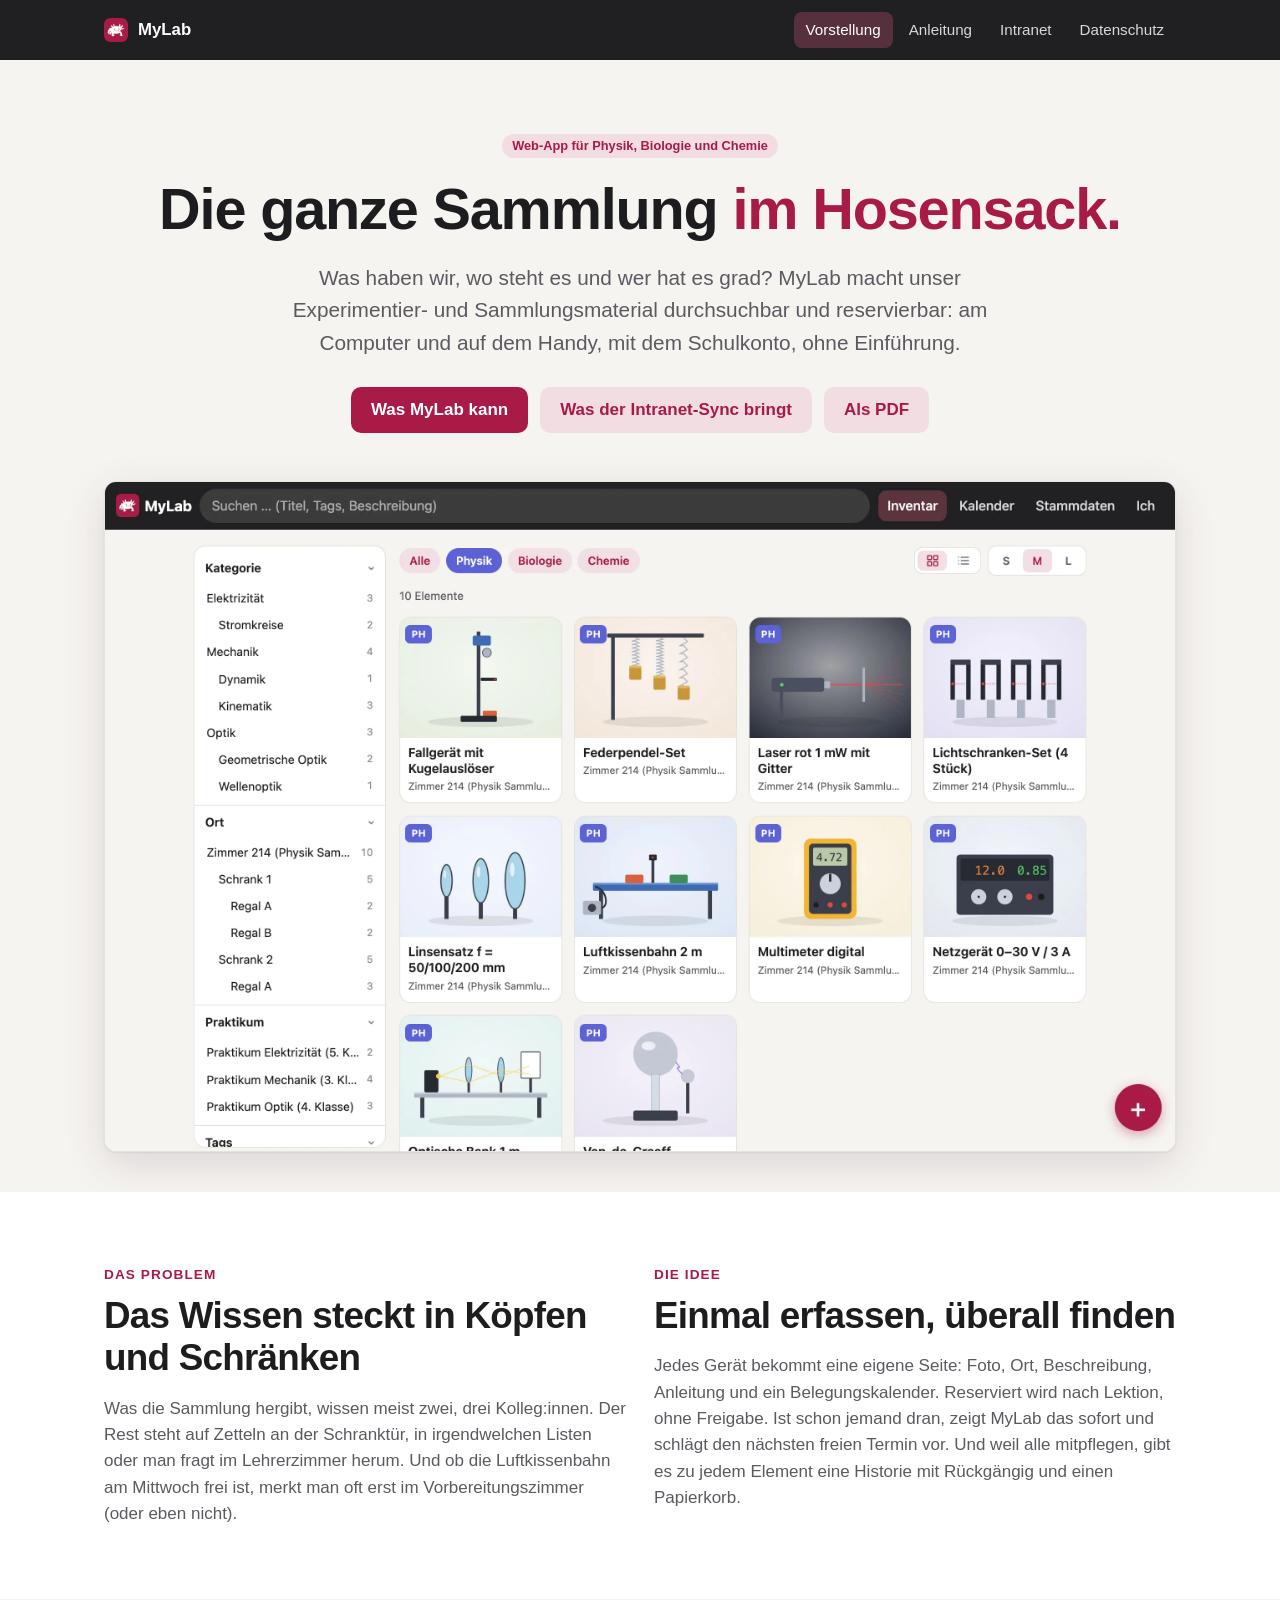
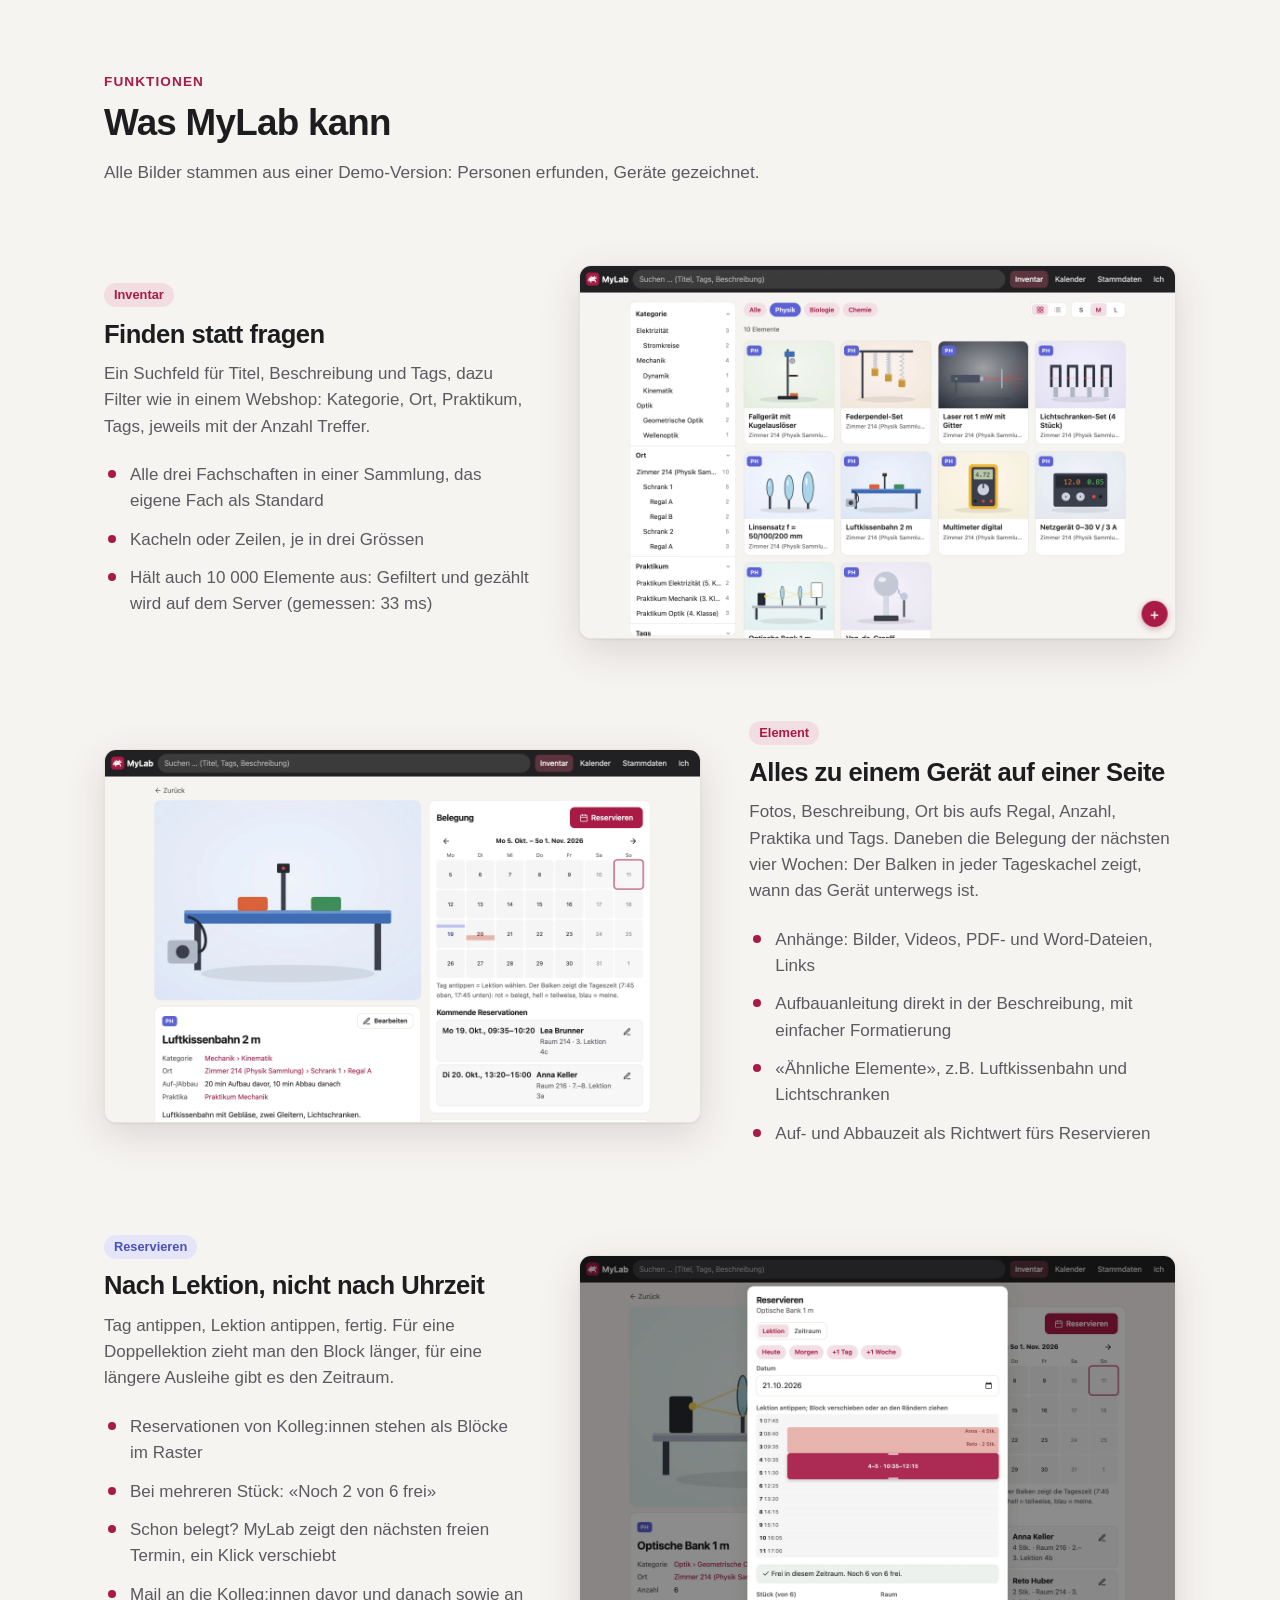
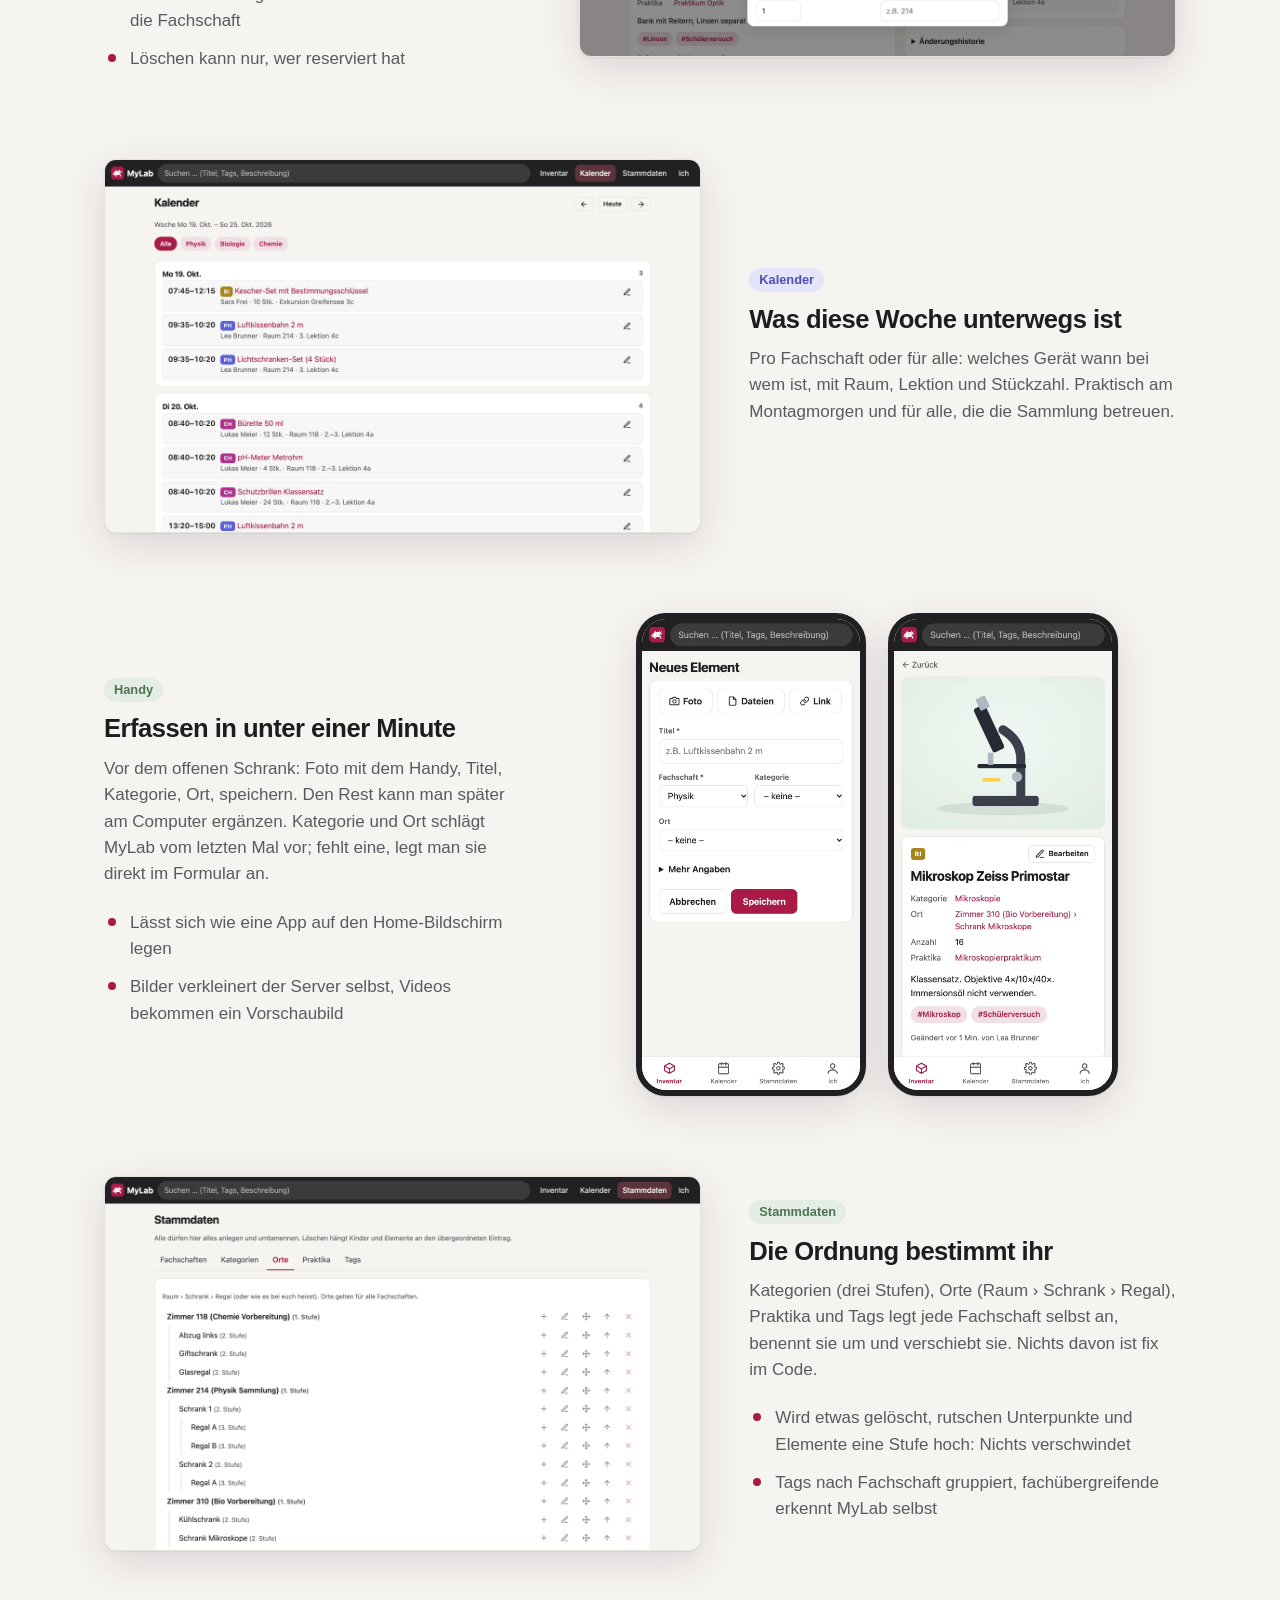
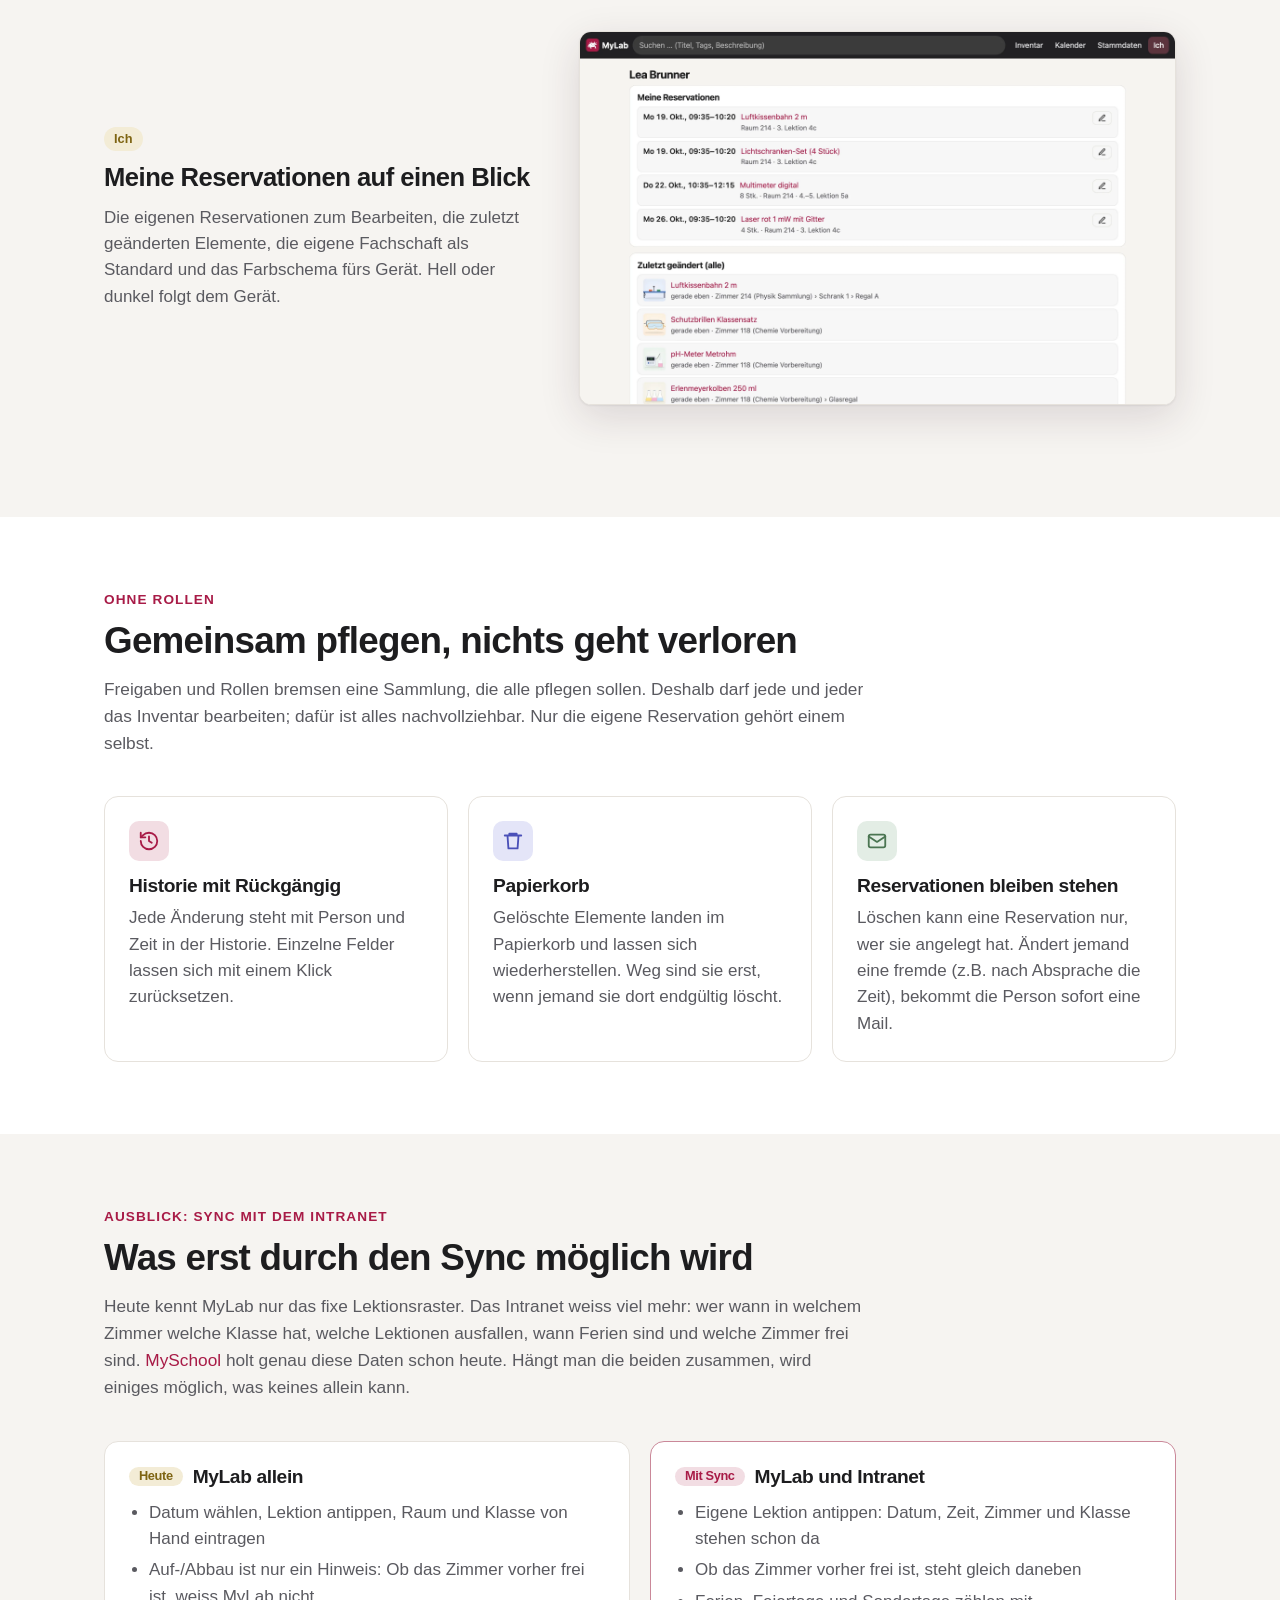
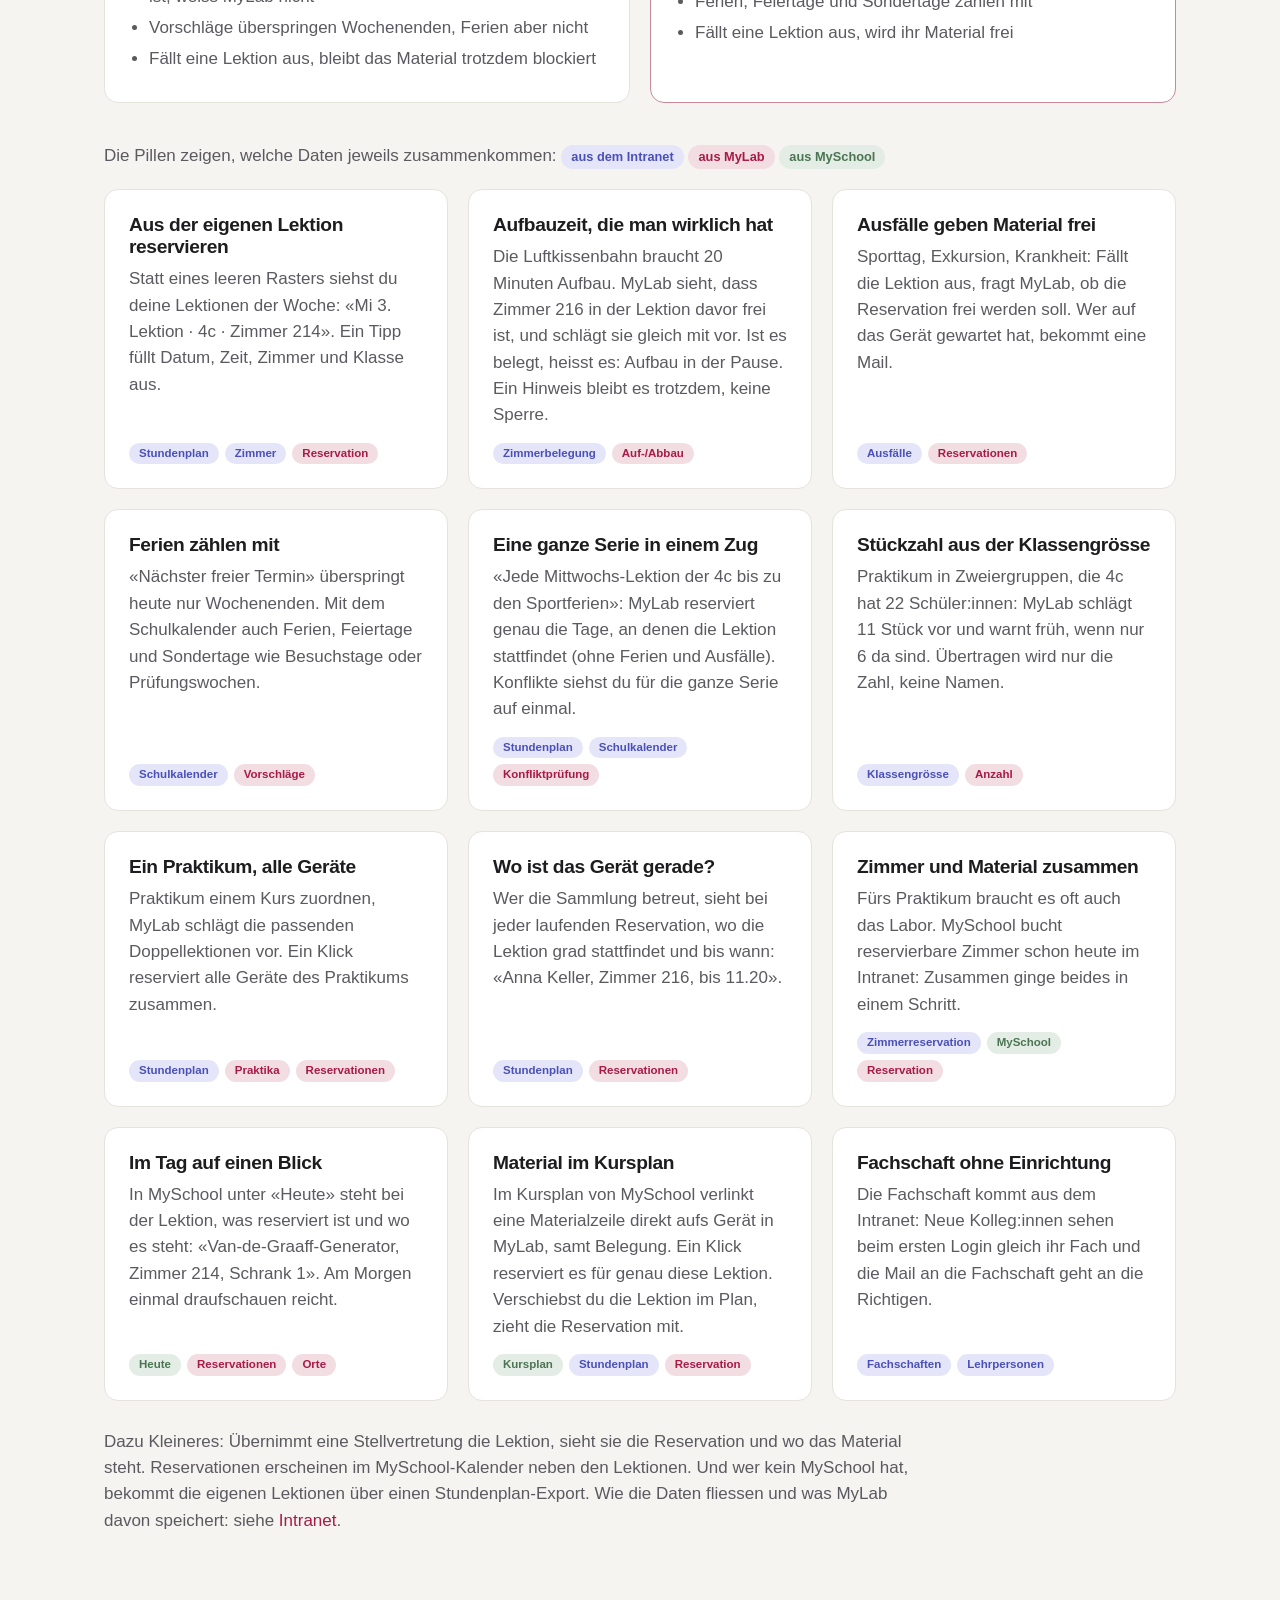
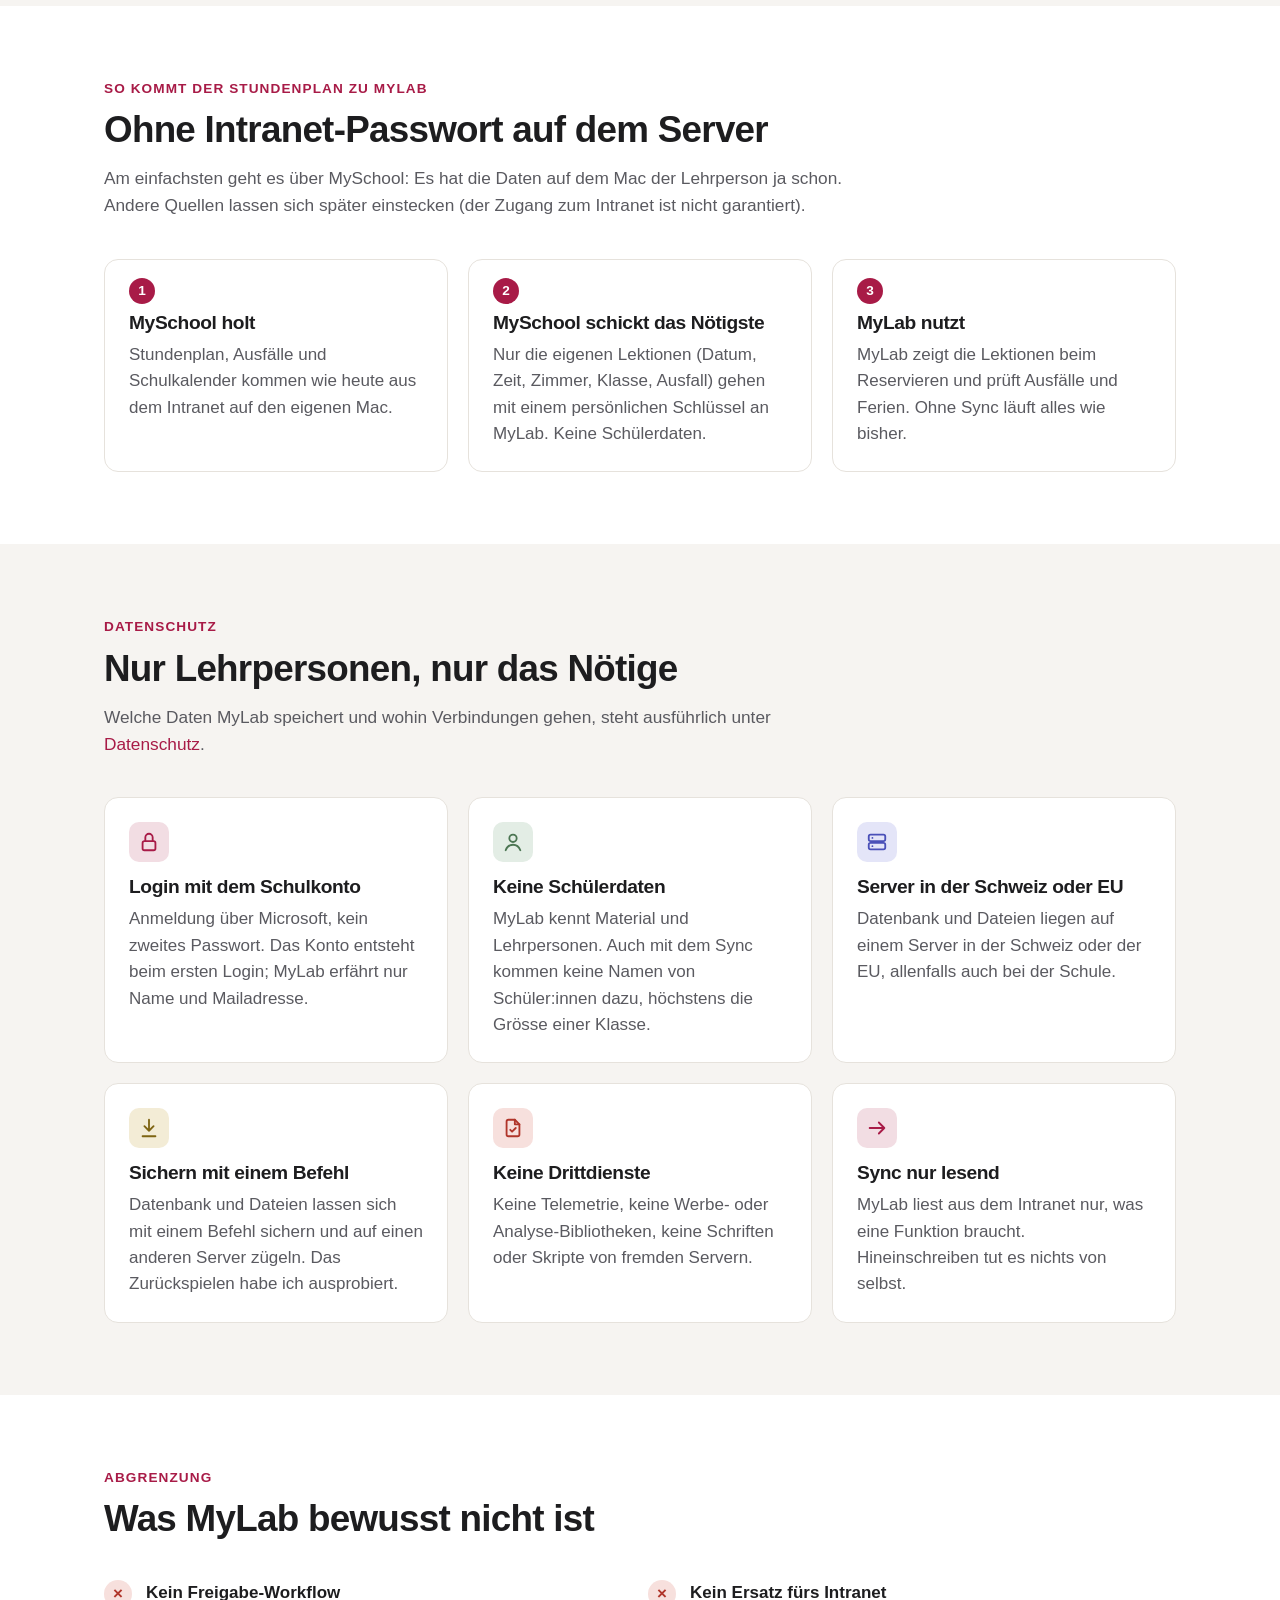
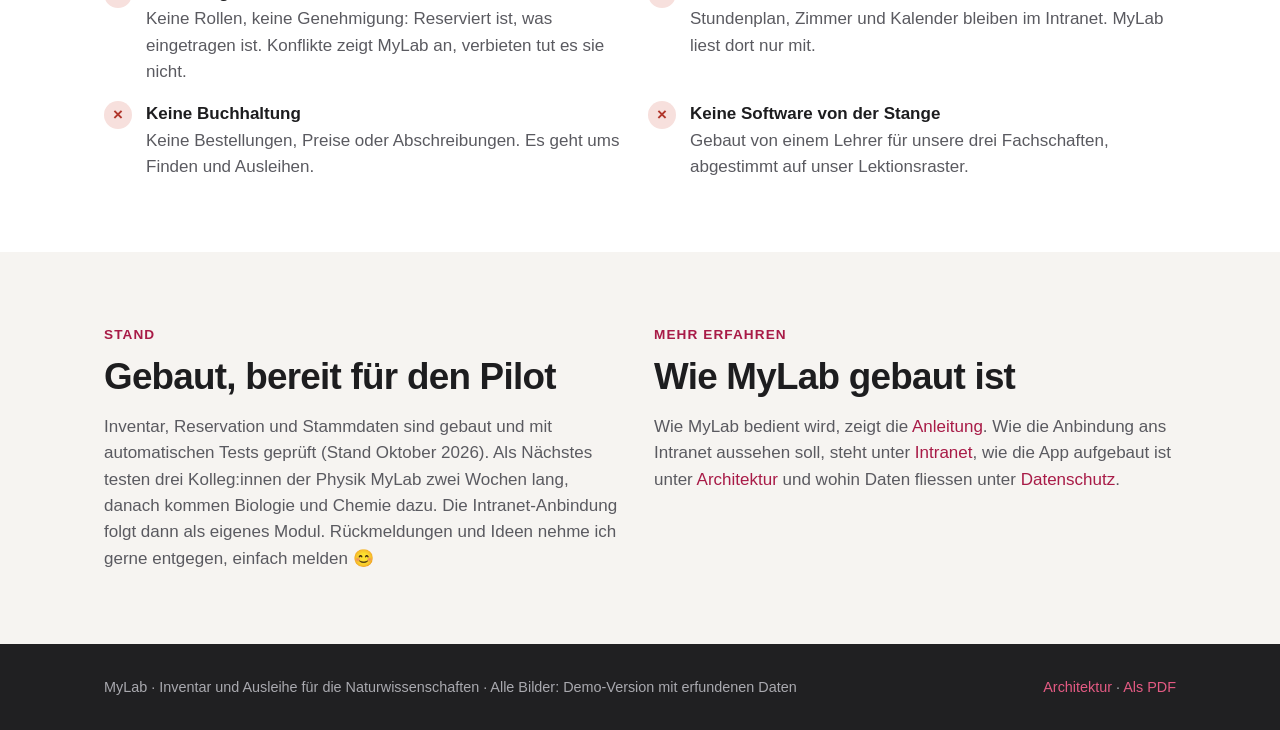
==== commit eb21b5f2: "Texte in Manuels Ton: knapp, per Du, mit persönlicher Note Co-Authored-By: Claude Opus 5.5 <noreply@" ====
--- a/index.html
+++ b/index.html
@@ -1,5 +1,5 @@
 <!doctype html>
-<html lang="de-CH">
+<html lang="de-CH" data-theme="light">
 <head>
 <meta charset="utf-8">
 <meta name="viewport" content="width=device-width, initial-scale=1">
@@ -26,8 +26,8 @@
   <section class="held">
     <div class="huelle">
       <span class="pille">Web-App für Physik, Biologie und Chemie</span>
-      <h1>Die ganze Sammlung <span>in der Hosentasche.</span></h1>
-      <p class="lead">Was es gibt, wo es steht und wer es gerade hat: MyLab macht das Experimentier- und Sammlungsmaterial der drei Fachschaften durchsuchbar und reservierbar. Am Desktop und auf dem Handy, mit dem Schulkonto, ohne Einführung.</p>
+      <h1>Die ganze Sammlung <span>im Hosensack.</span></h1>
+      <p class="lead">Was haben wir, wo steht es und wer hat es grad? MyLab macht unser Experimentier- und Sammlungsmaterial durchsuchbar und reservierbar: am Computer und auf dem Handy, mit dem Schulkonto, ohne Einführung.</p>
       <div class="knoepfe">
         <a class="knopf" href="#funktionen">Was MyLab kann</a>
         <a class="knopf leise" href="#sync">Was der Intranet-Sync bringt</a>
@@ -42,12 +42,12 @@
       <div>
         <div class="kicker">Das Problem</div>
         <h2>Das Wissen steckt in Köpfen und Schränken</h2>
-        <p style="margin-top:16px;color:var(--text-2)">Was die Sammlung hergibt, wo es steht und wer es gerade hat, wissen meist zwei, drei Kolleg:innen. Dazu kommen Zettel an der Schranktür, verstreute Listen und die Frage im Lehrerzimmer. Wer ein Experiment vorbereiten will, sucht oder fragt herum. Und ob die Luftkissenbahn am Mittwoch frei ist, zeigt sich oft erst im Vorbereitungszimmer.</p>
+        <p style="margin-top:16px;color:var(--text-2)">Was die Sammlung hergibt, wissen meist zwei, drei Kolleg:innen. Der Rest steht auf Zetteln an der Schranktür, in irgendwelchen Listen oder man fragt im Lehrerzimmer herum. Und ob die Luftkissenbahn am Mittwoch frei ist, merkt man oft erst im Vorbereitungszimmer (oder eben nicht).</p>
       </div>
       <div>
         <div class="kicker">Die Idee</div>
         <h2>Einmal erfassen, überall finden</h2>
-        <p style="margin-top:16px;color:var(--text-2)">Jedes Gerät bekommt in MyLab eine Seite mit Foto, Ort, Beschreibung, Anleitungen und einem Belegungskalender. Reserviert wird nach Lektion, ohne Freigabe; Konflikte zeigt MyLab beim Eintragen samt nächstem freien Termin. Weil alle das Inventar pflegen, gibt es zu jedem Element eine Historie mit Rückgängig und einen Papierkorb.</p>
+        <p style="margin-top:16px;color:var(--text-2)">Jedes Gerät bekommt eine eigene Seite: Foto, Ort, Beschreibung, Anleitung und ein Belegungskalender. Reserviert wird nach Lektion, ohne Freigabe. Ist schon jemand dran, zeigt MyLab das sofort und schlägt den nächsten freien Termin vor. Und weil alle mitpflegen, gibt es zu jedem Element eine Historie mit Rückgängig und einen Papierkorb.</p>
       </div>
     </div>
   </section>
@@ -57,18 +57,18 @@
       <div class="abschnitt-kopf">
         <div class="kicker">Funktionen</div>
         <h2>Was MyLab kann</h2>
-        <p>Alle Bilder stammen aus einer Demo-Version mit erfundenen Personen und gezeichneten Geräten.</p>
+        <p>Alle Bilder stammen aus einer Demo-Version: Personen erfunden, Geräte gezeichnet.</p>
       </div>
 
       <div class="funktion">
         <div class="text">
           <span class="pille">Inventar</span>
           <h3 style="margin-top:12px">Finden statt fragen</h3>
-          <p>Eine Suche über Titel, Beschreibung und Tags, dazu Filter wie in einem Webshop: Kategorie, Ort, Praktikum und Tags, jeweils mit der Zahl der Treffer.</p>
+          <p>Ein Suchfeld für Titel, Beschreibung und Tags, dazu Filter wie in einem Webshop: Kategorie, Ort, Praktikum, Tags, jeweils mit der Anzahl Treffer.</p>
           <ul>
             <li>Alle drei Fachschaften in einer Sammlung, das eigene Fach als Standard</li>
-            <li>Kacheln oder Zeilen, jeweils in drei Grössen</li>
-            <li>Ausgelegt auf 10 000 Elemente: Filtern und Zählen auf dem Server, gemessen in 33 ms</li>
+            <li>Kacheln oder Zeilen, je in drei Grössen</li>
+            <li>Hält auch 10 000 Elemente aus: Gefiltert und gezählt wird auf dem Server (gemessen: 33 ms)</li>
           </ul>
         </div>
         <div class="fenster"><img src="img/liste.webp" width="2560" height="1600" alt="Inventarliste mit Facetten-Filter"></div>
@@ -78,11 +78,11 @@
         <div class="text">
           <span class="pille">Element</span>
           <h3 style="margin-top:12px">Alles zu einem Gerät auf einer Seite</h3>
-          <p>Fotos, Beschreibung, Ort bis aufs Regal, Anzahl, Praktika und Tags. Daneben die Belegung der nächsten vier Wochen: Jede Tageskachel zeigt als Balken, zu welcher Tageszeit das Gerät unterwegs ist.</p>
+          <p>Fotos, Beschreibung, Ort bis aufs Regal, Anzahl, Praktika und Tags. Daneben die Belegung der nächsten vier Wochen: Der Balken in jeder Tageskachel zeigt, wann das Gerät unterwegs ist.</p>
           <ul>
             <li>Anhänge: Bilder, Videos, PDF- und Word-Dateien, Links</li>
-            <li>Anleitungen in der Beschreibung, mit einfacher Formatierung</li>
-            <li>«Ähnliche Elemente», etwa Luftkissenbahn und Lichtschranken</li>
+            <li>Aufbauanleitung direkt in der Beschreibung, mit einfacher Formatierung</li>
+            <li>«Ähnliche Elemente», z.B. Luftkissenbahn und Lichtschranken</li>
             <li>Auf- und Abbauzeit als Richtwert fürs Reservieren</li>
           </ul>
         </div>
@@ -93,11 +93,11 @@
         <div class="text">
           <span class="pille indigo">Reservieren</span>
           <h3 style="margin-top:12px">Nach Lektion, nicht nach Uhrzeit</h3>
-          <p>Tag im Kalender antippen, Lektion antippen, fertig. Für mehrere Lektionen zieht man den Block länger, für eine längere Ausleihe gibt es den Zeitraum.</p>
+          <p>Tag antippen, Lektion antippen, fertig. Für eine Doppellektion zieht man den Block länger, für eine längere Ausleihe gibt es den Zeitraum.</p>
           <ul>
             <li>Reservationen von Kolleg:innen stehen als Blöcke im Raster</li>
             <li>Bei mehreren Stück: «Noch 2 von 6 frei»</li>
-            <li>Bei Konflikt der nächste freie Termin und «Verschieben» mit einem Klick</li>
+            <li>Schon belegt? MyLab zeigt den nächsten freien Termin, ein Klick verschiebt</li>
             <li>Mail an die Kolleg:innen davor und danach sowie an die Fachschaft</li>
             <li>Löschen kann nur, wer reserviert hat</li>
           </ul>
@@ -109,7 +109,7 @@
         <div class="text">
           <span class="pille indigo">Kalender</span>
           <h3 style="margin-top:12px">Was diese Woche unterwegs ist</h3>
-          <p>Pro Fachschaft oder für alle: welches Gerät wann bei wem ist, mit Raum, Lektion und Stückzahl. Für die Vorbereitung am Montagmorgen und für alle, die die Sammlung betreuen.</p>
+          <p>Pro Fachschaft oder für alle: welches Gerät wann bei wem ist, mit Raum, Lektion und Stückzahl. Praktisch am Montagmorgen und für alle, die die Sammlung betreuen.</p>
         </div>
         <div class="fenster"><img src="img/woche.webp" width="2560" height="1600" alt="Wochenübersicht mit Reservationen aus Biologie, Physik und Chemie, jeweils mit Zeit, Person, Raum und Lektion"></div>
       </div>
@@ -118,10 +118,10 @@
         <div class="text">
           <span class="pille gruen">Handy</span>
           <h3 style="margin-top:12px">Erfassen in unter einer Minute</h3>
-          <p>Vor dem offenen Schrank: Foto mit der Handykamera, Titel, Kategorie, Ort, speichern. Alles andere lässt sich später am Desktop ergänzen. Kategorie und Ort schlägt MyLab vom letzten Mal vor, fehlende legt man direkt im Formular an.</p>
-          <ul>
-            <li>Als App auf dem Home-Bildschirm installierbar</li>
-            <li>Bilder werden auf dem Server verkleinert, Videos bekommen ein Vorschaubild</li>
+          <p>Vor dem offenen Schrank: Foto mit dem Handy, Titel, Kategorie, Ort, speichern. Den Rest kann man später am Computer ergänzen. Kategorie und Ort schlägt MyLab vom letzten Mal vor; fehlt eine, legt man sie direkt im Formular an.</p>
+          <ul>
+            <li>Lässt sich wie eine App auf den Home-Bildschirm legen</li>
+            <li>Bilder verkleinert der Server selbst, Videos bekommen ein Vorschaubild</li>
           </ul>
         </div>
         <div class="handys">
@@ -133,11 +133,11 @@
       <div class="funktion umgekehrt">
         <div class="text">
           <span class="pille gruen">Stammdaten</span>
-          <h3 style="margin-top:12px">Die Ordnung bestimmt die Fachschaft</h3>
-          <p>Kategorien in drei Stufen, Orte als Raum › Schrank › Regal, Praktika und Tags legen die Fachschaften selbst an, benennen sie um und verschieben sie. Nichts davon ist im Code festgelegt.</p>
-          <ul>
-            <li>Löschen hebt Unterkategorien und Elemente eine Stufe hoch, statt sie mitzunehmen</li>
-            <li>Tags nach Fachschaft gruppiert, fachübergreifende automatisch erkannt</li>
+          <h3 style="margin-top:12px">Die Ordnung bestimmt ihr</h3>
+          <p>Kategorien (drei Stufen), Orte (Raum › Schrank › Regal), Praktika und Tags legt jede Fachschaft selbst an, benennt sie um und verschiebt sie. Nichts davon ist fix im Code.</p>
+          <ul>
+            <li>Wird etwas gelöscht, rutschen Unterpunkte und Elemente eine Stufe hoch: Nichts verschwindet</li>
+            <li>Tags nach Fachschaft gruppiert, fachübergreifende erkennt MyLab selbst</li>
           </ul>
         </div>
         <div class="fenster"><img src="img/stammdaten.webp" width="2560" height="1600" alt="Stammdaten, Reiter Orte: Zimmer mit Schränken und Regalen als Baum"></div>
@@ -147,7 +147,7 @@
         <div class="text">
           <span class="pille messing">Ich</span>
           <h3 style="margin-top:12px">Meine Reservationen auf einen Blick</h3>
-          <p>Eigene Reservationen zum Bearbeiten, die zuletzt geänderten Elemente aller, die eigene Fachschaft als Standard und das Farbschema fürs Gerät. Hell und Dunkel folgen der Systemeinstellung.</p>
+          <p>Die eigenen Reservationen zum Bearbeiten, die zuletzt geänderten Elemente, die eigene Fachschaft als Standard und das Farbschema fürs Gerät. Hell oder dunkel folgt dem Gerät.</p>
         </div>
         <div class="fenster"><img src="img/ich.webp" width="2560" height="1600" alt="Seite «Ich» mit den eigenen Reservationen und den zuletzt geänderten Elementen"></div>
       </div>
@@ -159,23 +159,23 @@
       <div class="abschnitt-kopf">
         <div class="kicker">Ohne Rollen</div>
         <h2>Gemeinsam pflegen, nichts geht verloren</h2>
-        <p>Freigaben und Rollen bremsen eine Sammlung, die von allen gepflegt werden soll. Das Inventar bearbeiten deshalb alle; MyLab setzt auf Nachvollziehbarkeit. Nur die eigene Reservation gehört einem selbst.</p>
+        <p>Freigaben und Rollen bremsen eine Sammlung, die alle pflegen sollen. Deshalb darf jede und jeder das Inventar bearbeiten; dafür ist alles nachvollziehbar. Nur die eigene Reservation gehört einem selbst.</p>
       </div>
       <div class="drei">
         <div class="karte">
           <div class="symbol"><svg viewBox="0 0 24 24" fill="none" stroke="currentColor" stroke-width="2" stroke-linecap="round" stroke-linejoin="round"><path d="M3 12a9 9 0 109-9 9.7 9.7 0 00-6.7 2.8L3 8"/><path d="M3 3v5h5"/><path d="M12 7v5l3 2"/></svg></div>
           <h3>Historie mit Rückgängig</h3>
-          <p>Jede Änderung an einem Element steht mit Person und Zeit in der Historie. Einzelne Felder lassen sich zurücksetzen.</p>
+          <p>Jede Änderung steht mit Person und Zeit in der Historie. Einzelne Felder lassen sich mit einem Klick zurücksetzen.</p>
         </div>
         <div class="karte indigo">
           <div class="symbol"><svg viewBox="0 0 24 24" fill="none" stroke="currentColor" stroke-width="2" stroke-linecap="round" stroke-linejoin="round"><path d="M3 6h18M8 6V4h8v2M6 6l1 14h10l1-14"/></svg></div>
           <h3>Papierkorb</h3>
-          <p>Gelöschte Elemente landen im Papierkorb und lassen sich wiederherstellen. Endgültig weg sind sie erst, wenn jemand sie dort löscht.</p>
+          <p>Gelöschte Elemente landen im Papierkorb und lassen sich wiederherstellen. Weg sind sie erst, wenn jemand sie dort endgültig löscht.</p>
         </div>
         <div class="karte gruen">
           <div class="symbol"><svg viewBox="0 0 24 24" fill="none" stroke="currentColor" stroke-width="2" stroke-linecap="round" stroke-linejoin="round"><rect x="3" y="5" width="18" height="14" rx="2"/><path d="M3 7l9 6 9-6"/></svg></div>
           <h3>Reservationen bleiben stehen</h3>
-          <p>Löschen kann eine Reservation nur, wer sie angelegt hat. Ändert jemand eine fremde, etwa nach Absprache die Zeit, bekommt die betroffene Person sofort eine Mail.</p>
+          <p>Löschen kann eine Reservation nur, wer sie angelegt hat. Ändert jemand eine fremde (z.B. nach Absprache die Zeit), bekommt die Person sofort eine Mail.</p>
         </div>
       </div>
     </div>
@@ -186,7 +186,7 @@
       <div class="abschnitt-kopf">
         <div class="kicker">Ausblick: Sync mit dem Intranet</div>
         <h2>Was erst durch den Sync möglich wird</h2>
-        <p>MyLab kennt heute nur das feste Lektionsraster. Das Intranet kennt den Rest: wer wann in welchem Zimmer welche Klasse unterrichtet, welche Lektionen ausfallen, wann Ferien sind und welche Zimmer frei sind. <a href="https://manuel-benz.github.io/myschool-site/">MySchool</a> holt genau diese Daten schon heute aus dem Intranet. Verbunden entstehen Funktionen, die keines der beiden Werkzeuge allein kann.</p>
+        <p>Heute kennt MyLab nur das fixe Lektionsraster. Das Intranet weiss viel mehr: wer wann in welchem Zimmer welche Klasse hat, welche Lektionen ausfallen, wann Ferien sind und welche Zimmer frei sind. <a href="https://manuel-benz.github.io/myschool-site/">MySchool</a> holt genau diese Daten schon heute. Hängt man die beiden zusammen, wird einiges möglich, was keines allein kann.</p>
       </div>
 
       <div class="vorher-nachher">
@@ -194,18 +194,18 @@
           <h3><span class="pille messing">Heute</span> MyLab allein</h3>
           <ul>
             <li>Datum wählen, Lektion antippen, Raum und Klasse von Hand eintragen</li>
-            <li>Auf-/Abbau ist ein Hinweis; ob das Zimmer vorher frei ist, weiss MyLab nicht</li>
-            <li>Vorschläge überspringen Wochenenden, aber keine Ferien</li>
-            <li>Fällt eine Lektion aus, bleibt das Material blockiert</li>
+            <li>Auf-/Abbau ist nur ein Hinweis: Ob das Zimmer vorher frei ist, weiss MyLab nicht</li>
+            <li>Vorschläge überspringen Wochenenden, Ferien aber nicht</li>
+            <li>Fällt eine Lektion aus, bleibt das Material trotzdem blockiert</li>
           </ul>
         </div>
         <div class="karte mit-sync">
           <h3><span class="pille">Mit Sync</span> MyLab und Intranet</h3>
           <ul>
-            <li>Die eigene Lektion antippen: Datum, Zeit, Zimmer und Klasse stehen schon da</li>
+            <li>Eigene Lektion antippen: Datum, Zeit, Zimmer und Klasse stehen schon da</li>
             <li>Ob das Zimmer vorher frei ist, steht gleich daneben</li>
             <li>Ferien, Feiertage und Sondertage zählen mit</li>
-            <li>Eine ausfallende Lektion gibt ihr Material frei</li>
+            <li>Fällt eine Lektion aus, wird ihr Material frei</li>
           </ul>
         </div>
       </div>
@@ -215,27 +215,27 @@
       <div class="drei">
         <div class="karte kombi">
           <h3>Aus der eigenen Lektion reservieren</h3>
-          <p>Statt eines leeren Rasters zeigt MyLab die eigenen Lektionen der Woche: «Mi 3. Lektion · 4c · Zimmer 214». Ein Tipp füllt Datum, Zeit, Zimmer und Klasse aus.</p>
+          <p>Statt eines leeren Rasters siehst du deine Lektionen der Woche: «Mi 3. Lektion · 4c · Zimmer 214». Ein Tipp füllt Datum, Zeit, Zimmer und Klasse aus.</p>
           <div class="quellen"><span class="pille indigo">Stundenplan</span> <span class="pille indigo">Zimmer</span> <span class="pille">Reservation</span></div>
         </div>
         <div class="karte kombi">
           <h3>Aufbauzeit, die man wirklich hat</h3>
-          <p>Die Luftkissenbahn braucht 20 Minuten Aufbau. MyLab sieht, dass Zimmer 216 in der Lektion davor frei ist, und schlägt sie gleich mit vor. Ist es belegt, steht da: Aufbau in der Pause. Ein Hinweis bleibt es trotzdem, keine Sperre.</p>
+          <p>Die Luftkissenbahn braucht 20 Minuten Aufbau. MyLab sieht, dass Zimmer 216 in der Lektion davor frei ist, und schlägt sie gleich mit vor. Ist es belegt, heisst es: Aufbau in der Pause. Ein Hinweis bleibt es trotzdem, keine Sperre.</p>
           <div class="quellen"><span class="pille indigo">Zimmerbelegung</span> <span class="pille">Auf-/Abbau</span></div>
         </div>
         <div class="karte kombi">
           <h3>Ausfälle geben Material frei</h3>
-          <p>Fällt die Lektion wegen Sporttag, Exkursion oder Krankheit aus, fragt MyLab, ob die Reservation frei werden soll. Wer auf das Gerät gewartet hat, bekommt eine Mail.</p>
+          <p>Sporttag, Exkursion, Krankheit: Fällt die Lektion aus, fragt MyLab, ob die Reservation frei werden soll. Wer auf das Gerät gewartet hat, bekommt eine Mail.</p>
           <div class="quellen"><span class="pille indigo">Ausfälle</span> <span class="pille">Reservationen</span></div>
         </div>
         <div class="karte kombi">
           <h3>Ferien zählen mit</h3>
-          <p>«Nächster freier Termin» springt heute über Wochenenden, mit dem Schulkalender auch über Ferien, Feiertage und Sondertage wie Besuchstage oder Prüfungswochen.</p>
+          <p>«Nächster freier Termin» überspringt heute nur Wochenenden. Mit dem Schulkalender auch Ferien, Feiertage und Sondertage wie Besuchstage oder Prüfungswochen.</p>
           <div class="quellen"><span class="pille indigo">Schulkalender</span> <span class="pille">Vorschläge</span></div>
         </div>
         <div class="karte kombi">
           <h3>Eine ganze Serie in einem Zug</h3>
-          <p>«Jede Mittwochs-Lektion der 4c bis zu den Sportferien»: MyLab reserviert genau die Daten, an denen die Lektion stattfindet, ohne Ferien und Ausfälle. Konflikte zeigt es für die ganze Serie auf einmal.</p>
+          <p>«Jede Mittwochs-Lektion der 4c bis zu den Sportferien»: MyLab reserviert genau die Tage, an denen die Lektion stattfindet (ohne Ferien und Ausfälle). Konflikte siehst du für die ganze Serie auf einmal.</p>
           <div class="quellen"><span class="pille indigo">Stundenplan</span> <span class="pille indigo">Schulkalender</span> <span class="pille">Konfliktprüfung</span></div>
         </div>
         <div class="karte kombi">
@@ -245,36 +245,36 @@
         </div>
         <div class="karte kombi">
           <h3>Ein Praktikum, alle Geräte</h3>
-          <p>Ein Praktikum einem Kurs zuordnen, und MyLab schlägt die passenden Doppellektionen vor. Ein Klick reserviert alle Elemente des Praktikums für diese Lektionen zusammen.</p>
+          <p>Praktikum einem Kurs zuordnen, MyLab schlägt die passenden Doppellektionen vor. Ein Klick reserviert alle Geräte des Praktikums zusammen.</p>
           <div class="quellen"><span class="pille indigo">Stundenplan</span> <span class="pille">Praktika</span> <span class="pille">Reservationen</span></div>
         </div>
         <div class="karte kombi">
           <h3>Wo ist das Gerät gerade?</h3>
-          <p>Wer die Sammlung betreut, sieht bei jeder laufenden Reservation, in welchem Zimmer die Lektion stattfindet und wann sie endet: «Anna Keller, Zimmer 216, bis 11:20».</p>
+          <p>Wer die Sammlung betreut, sieht bei jeder laufenden Reservation, wo die Lektion grad stattfindet und bis wann: «Anna Keller, Zimmer 216, bis 11.20».</p>
           <div class="quellen"><span class="pille indigo">Stundenplan</span> <span class="pille">Reservationen</span></div>
         </div>
         <div class="karte kombi">
           <h3>Zimmer und Material zusammen</h3>
-          <p>Für ein Praktikum braucht es oft auch das Labor. MySchool bucht reservierbare Zimmer schon heute im Intranet; zusammen ginge beides in einem Schritt.</p>
+          <p>Fürs Praktikum braucht es oft auch das Labor. MySchool bucht reservierbare Zimmer schon heute im Intranet: Zusammen ginge beides in einem Schritt.</p>
           <div class="quellen"><span class="pille indigo">Zimmerreservation</span> <span class="pille gruen">MySchool</span> <span class="pille">Reservation</span></div>
         </div>
         <div class="karte kombi">
           <h3>Im Tag auf einen Blick</h3>
-          <p>In MySchool unter «Heute» steht bei der Lektion, was reserviert ist und wo es steht: «Van-de-Graaff-Generator, Zimmer 214, Schrank 1». Am Morgen einmal hinschauen genügt.</p>
+          <p>In MySchool unter «Heute» steht bei der Lektion, was reserviert ist und wo es steht: «Van-de-Graaff-Generator, Zimmer 214, Schrank 1». Am Morgen einmal draufschauen reicht.</p>
           <div class="quellen"><span class="pille gruen">Heute</span> <span class="pille">Reservationen</span> <span class="pille">Orte</span></div>
         </div>
         <div class="karte kombi">
           <h3>Material im Kursplan</h3>
-          <p>Im Kursplan von MySchool verlinkt eine Materialzeile das Gerät in MyLab, samt Belegung. Ein Klick reserviert es für genau diese Lektion; verschiebt man die Lektion im Plan, zieht die Reservation mit.</p>
+          <p>Im Kursplan von MySchool verlinkt eine Materialzeile direkt aufs Gerät in MyLab, samt Belegung. Ein Klick reserviert es für genau diese Lektion. Verschiebst du die Lektion im Plan, zieht die Reservation mit.</p>
           <div class="quellen"><span class="pille gruen">Kursplan</span> <span class="pille indigo">Stundenplan</span> <span class="pille">Reservation</span></div>
         </div>
         <div class="karte kombi">
           <h3>Fachschaft ohne Einrichtung</h3>
-          <p>Die Fachschaftszugehörigkeit kommt aus dem Intranet: Neue Kolleg:innen sehen beim ersten Login ihr Fach, und die Mail an die Fachschaft geht an die richtigen Leute.</p>
+          <p>Die Fachschaft kommt aus dem Intranet: Neue Kolleg:innen sehen beim ersten Login gleich ihr Fach und die Mail an die Fachschaft geht an die Richtigen.</p>
           <div class="quellen"><span class="pille indigo">Fachschaften</span> <span class="pille indigo">Lehrpersonen</span></div>
         </div>
       </div>
-      <p class="nachsatz">Dazu Kleineres: Übernimmt eine Stellvertretung die Lektion, sieht sie die Reservation und wo das Material steht. Reservationen erscheinen im MySchool-Kalender neben den Lektionen. Und wer kein MySchool nutzt, bekommt die eigenen Lektionen über einen Stundenplan-Export. Wie die Daten fliessen und was MyLab davon speichert, steht unter <a href="intranet.html">Intranet</a>.</p>
+      <p class="nachsatz">Dazu Kleineres: Übernimmt eine Stellvertretung die Lektion, sieht sie die Reservation und wo das Material steht. Reservationen erscheinen im MySchool-Kalender neben den Lektionen. Und wer kein MySchool hat, bekommt die eigenen Lektionen über einen Stundenplan-Export. Wie die Daten fliessen und was MyLab davon speichert: siehe <a href="intranet.html">Intranet</a>.</p>
     </div>
   </section>
 
@@ -283,7 +283,7 @@
       <div class="abschnitt-kopf">
         <div class="kicker">So kommt der Stundenplan zu MyLab</div>
         <h2>Ohne Intranet-Passwort auf dem Server</h2>
-        <p>Der naheliegende Weg führt über MySchool, das die Daten auf dem Mac der Lehrperson ohnehin schon hat. Andere Quellen lassen sich einstecken, weil der Zugang zum Intranet nicht garantiert ist.</p>
+        <p>Am einfachsten geht es über MySchool: Es hat die Daten auf dem Mac der Lehrperson ja schon. Andere Quellen lassen sich später einstecken (der Zugang zum Intranet ist nicht garantiert).</p>
       </div>
       <div class="ablauf">
         <div class="karte">
@@ -296,7 +296,7 @@
         </div>
         <div class="karte">
           <h3>MyLab nutzt</h3>
-          <p>MyLab zeigt die Lektionen beim Reservieren, prüft Ausfälle und Ferien. Ohne Sync funktioniert alles wie heute.</p>
+          <p>MyLab zeigt die Lektionen beim Reservieren und prüft Ausfälle und Ferien. Ohne Sync läuft alles wie bisher.</p>
         </div>
       </div>
     </div>
@@ -313,7 +313,7 @@
         <div class="karte">
           <div class="symbol"><svg viewBox="0 0 24 24" fill="none" stroke="currentColor" stroke-width="2" stroke-linecap="round" stroke-linejoin="round"><rect x="5" y="11" width="14" height="10" rx="2"/><path d="M8 11V7a4 4 0 018 0v4"/></svg></div>
           <h3>Login mit dem Schulkonto</h3>
-          <p>Anmeldung über Microsoft, kein zweites Passwort. Das Konto entsteht beim ersten Login, MyLab bekommt nur Name und Mailadresse.</p>
+          <p>Anmeldung über Microsoft, kein zweites Passwort. Das Konto entsteht beim ersten Login; MyLab erfährt nur Name und Mailadresse.</p>
         </div>
         <div class="karte gruen">
           <div class="symbol"><svg viewBox="0 0 24 24" fill="none" stroke="currentColor" stroke-width="2" stroke-linecap="round" stroke-linejoin="round"><circle cx="12" cy="8" r="4"/><path d="M4 21c1.5-4 4.5-6 8-6s6.5 2 8 6"/></svg></div>
@@ -323,12 +323,12 @@
         <div class="karte indigo">
           <div class="symbol"><svg viewBox="0 0 24 24" fill="none" stroke="currentColor" stroke-width="2" stroke-linecap="round" stroke-linejoin="round"><rect x="3" y="4" width="18" height="7" rx="2"/><rect x="3" y="13" width="18" height="7" rx="2"/><path d="M7 7.5h.01M7 16.5h.01"/></svg></div>
           <h3>Server in der Schweiz oder EU</h3>
-          <p>Datenbank und Dateien liegen auf einem Server in der Schweiz oder der EU, auf Wunsch auch bei der Schule.</p>
+          <p>Datenbank und Dateien liegen auf einem Server in der Schweiz oder der EU, allenfalls auch bei der Schule.</p>
         </div>
         <div class="karte messing">
           <div class="symbol"><svg viewBox="0 0 24 24" fill="none" stroke="currentColor" stroke-width="2" stroke-linecap="round" stroke-linejoin="round"><path d="M12 3v12M7 10l5 5 5-5"/><path d="M5 21h14"/></svg></div>
           <h3>Sichern mit einem Befehl</h3>
-          <p>Datenbank und Dateien lassen sich mit einem Befehl sichern und auf einen anderen Server umziehen. Das Zurückspielen ist geprobt.</p>
+          <p>Datenbank und Dateien lassen sich mit einem Befehl sichern und auf einen anderen Server zügeln. Das Zurückspielen habe ich ausprobiert.</p>
         </div>
         <div class="karte rot">
           <div class="symbol"><svg viewBox="0 0 24 24" fill="none" stroke="currentColor" stroke-width="2" stroke-linecap="round" stroke-linejoin="round"><path d="M14 3H7a2 2 0 00-2 2v14a2 2 0 002 2h10a2 2 0 002-2V8z"/><path d="M14 3v5h5"/><path d="M9 14l2 2 4-4"/></svg></div>
@@ -338,7 +338,7 @@
         <div class="karte">
           <div class="symbol"><svg viewBox="0 0 24 24" fill="none" stroke="currentColor" stroke-width="2" stroke-linecap="round" stroke-linejoin="round"><path d="M4 12h16M14 6l6 6-6 6"/></svg></div>
           <h3>Sync nur lesend</h3>
-          <p>Aus dem Intranet liest MyLab nur, was eine Funktion braucht. Ins Intranet schreibt es nichts von selbst.</p>
+          <p>MyLab liest aus dem Intranet nur, was eine Funktion braucht. Hineinschreiben tut es nichts von selbst.</p>
         </div>
       </div>
     </div>
@@ -351,10 +351,10 @@
         <h2>Was MyLab bewusst nicht ist</h2>
       </div>
       <div class="nicht">
-        <div><span class="x">×</span><p><b>Kein Freigabe-Workflow</b><span>Keine Rollen, keine Genehmigung. Reserviert ist, was eingetragen ist; Konflikte zeigt die App, sie verbietet nichts.</span></p></div>
-        <div><span class="x">×</span><p><b>Kein Ersatz fürs Intranet</b><span>Stundenplan, Zimmer und Kalender bleiben im Intranet. MyLab liest von dort, es verwaltet sie nicht.</span></p></div>
+        <div><span class="x">×</span><p><b>Kein Freigabe-Workflow</b><span>Keine Rollen, keine Genehmigung: Reserviert ist, was eingetragen ist. Konflikte zeigt MyLab an, verbieten tut es sie nicht.</span></p></div>
+        <div><span class="x">×</span><p><b>Kein Ersatz fürs Intranet</b><span>Stundenplan, Zimmer und Kalender bleiben im Intranet. MyLab liest dort nur mit.</span></p></div>
         <div><span class="x">×</span><p><b>Keine Buchhaltung</b><span>Keine Bestellungen, Preise oder Abschreibungen. Es geht ums Finden und Ausleihen.</span></p></div>
-        <div><span class="x">×</span><p><b>Keine Software von der Stange</b><span>Gebaut von einem Lehrer für die Fachschaften der eigenen Schule, abgestimmt auf deren Lektionsraster.</span></p></div>
+        <div><span class="x">×</span><p><b>Keine Software von der Stange</b><span>Gebaut von einem Lehrer für unsere drei Fachschaften, abgestimmt auf unser Lektionsraster.</span></p></div>
       </div>
     </div>
   </section>
@@ -364,7 +364,7 @@
       <div>
         <div class="kicker">Stand</div>
         <h2>Gebaut, bereit für den Pilot</h2>
-        <p style="margin-top:16px;color:var(--text-2)">Inventar, Reservation und Stammdaten sind gebaut und mit automatischen Tests geprüft (Stand Oktober 2026). Als Nächstes testen drei Kolleg:innen der Physik MyLab zwei Wochen lang, danach kommen Biologie und Chemie dazu. Die Intranet-Anbindung folgt danach als eigenes Modul.</p>
+        <p style="margin-top:16px;color:var(--text-2)">Inventar, Reservation und Stammdaten sind gebaut und mit automatischen Tests geprüft (Stand Oktober 2026). Als Nächstes testen drei Kolleg:innen der Physik MyLab zwei Wochen lang, danach kommen Biologie und Chemie dazu. Die Intranet-Anbindung folgt dann als eigenes Modul. Rückmeldungen und Ideen nehme ich gerne entgegen, einfach melden 😊</p>
       </div>
       <div>
         <div class="kicker">Mehr erfahren</div>
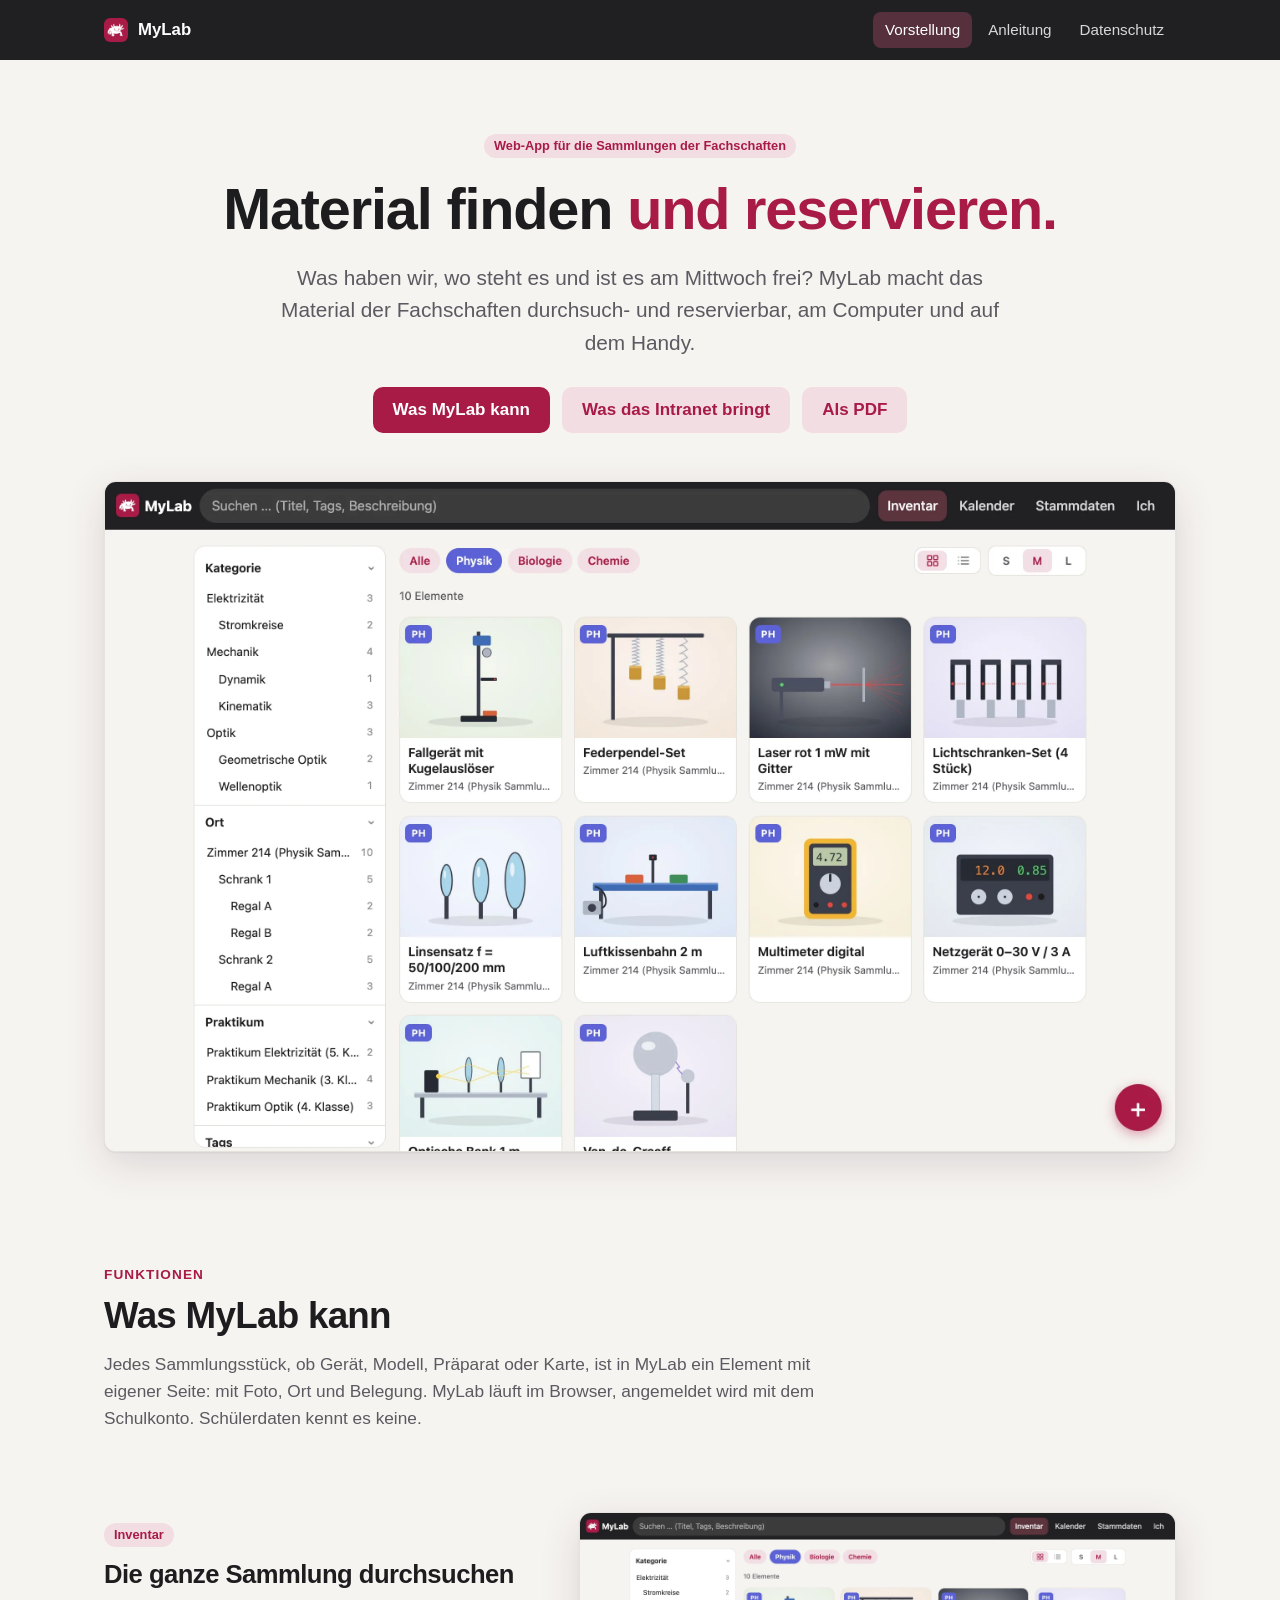
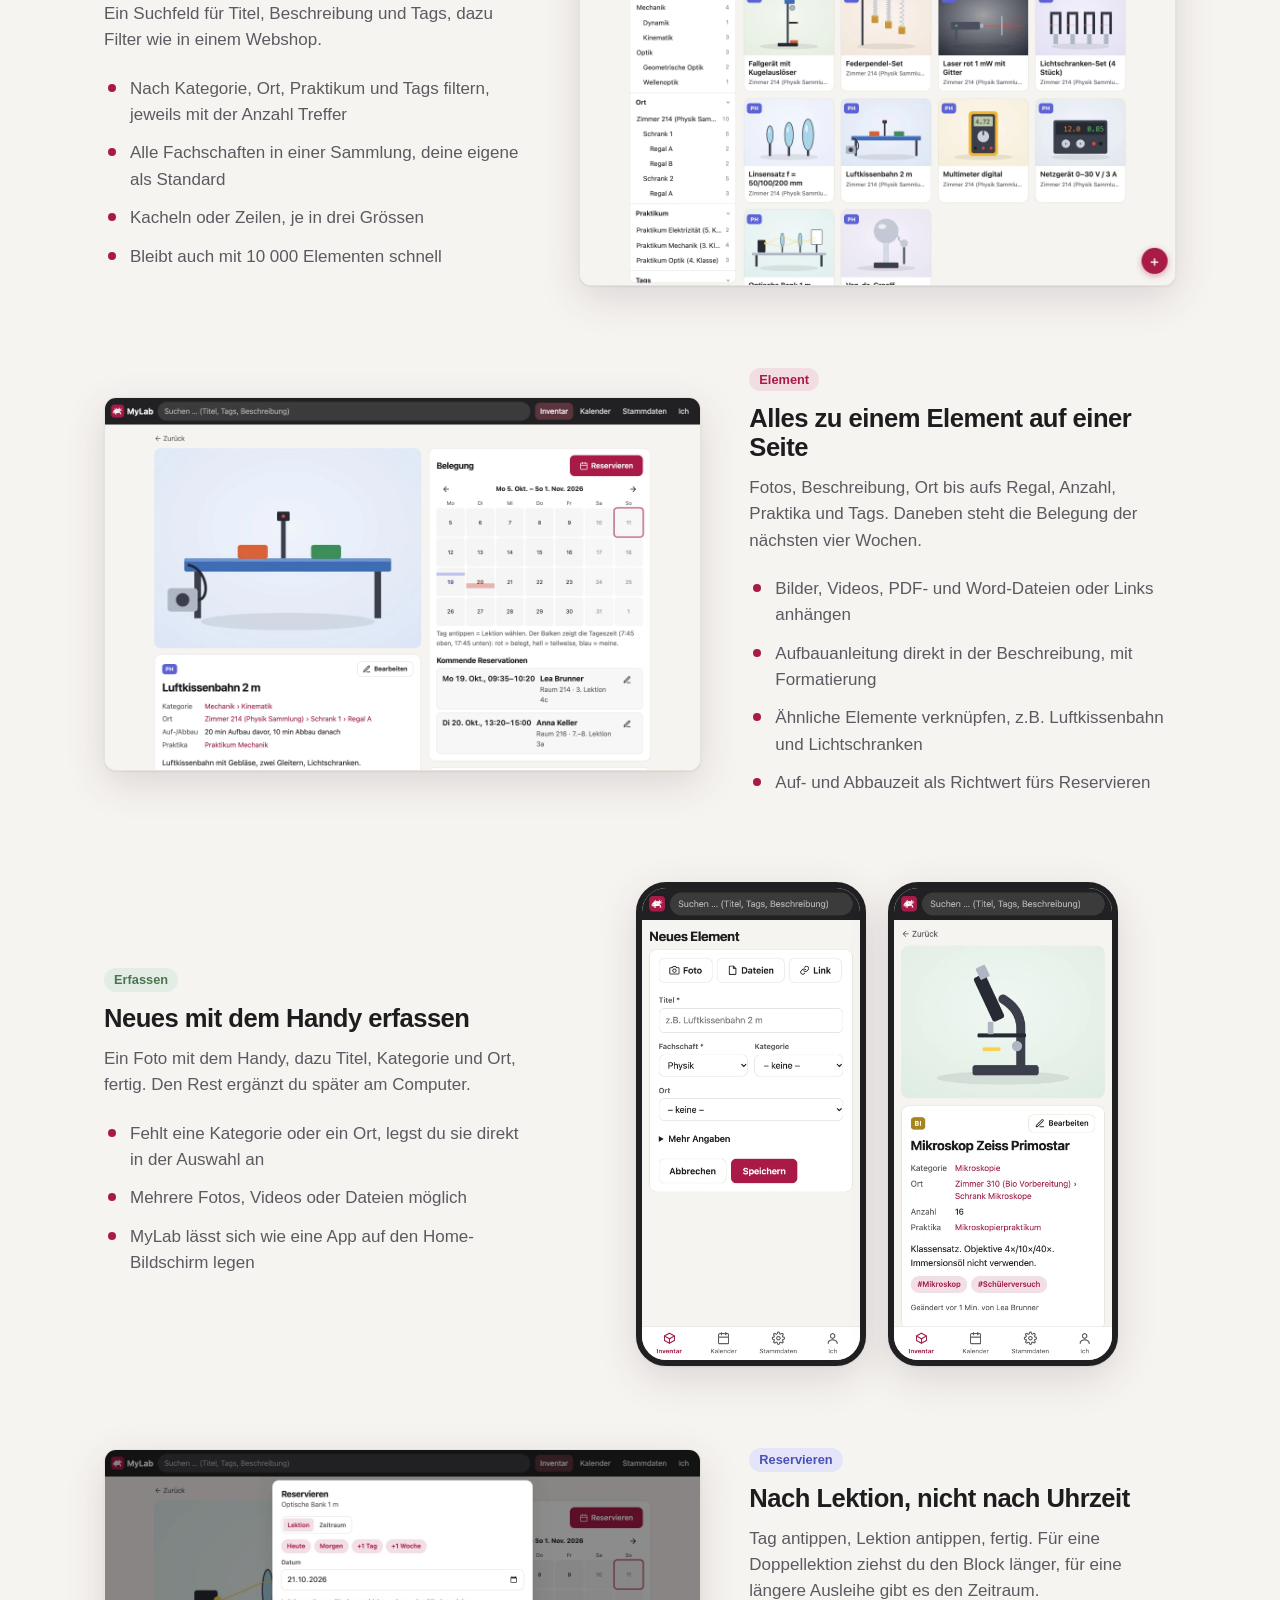
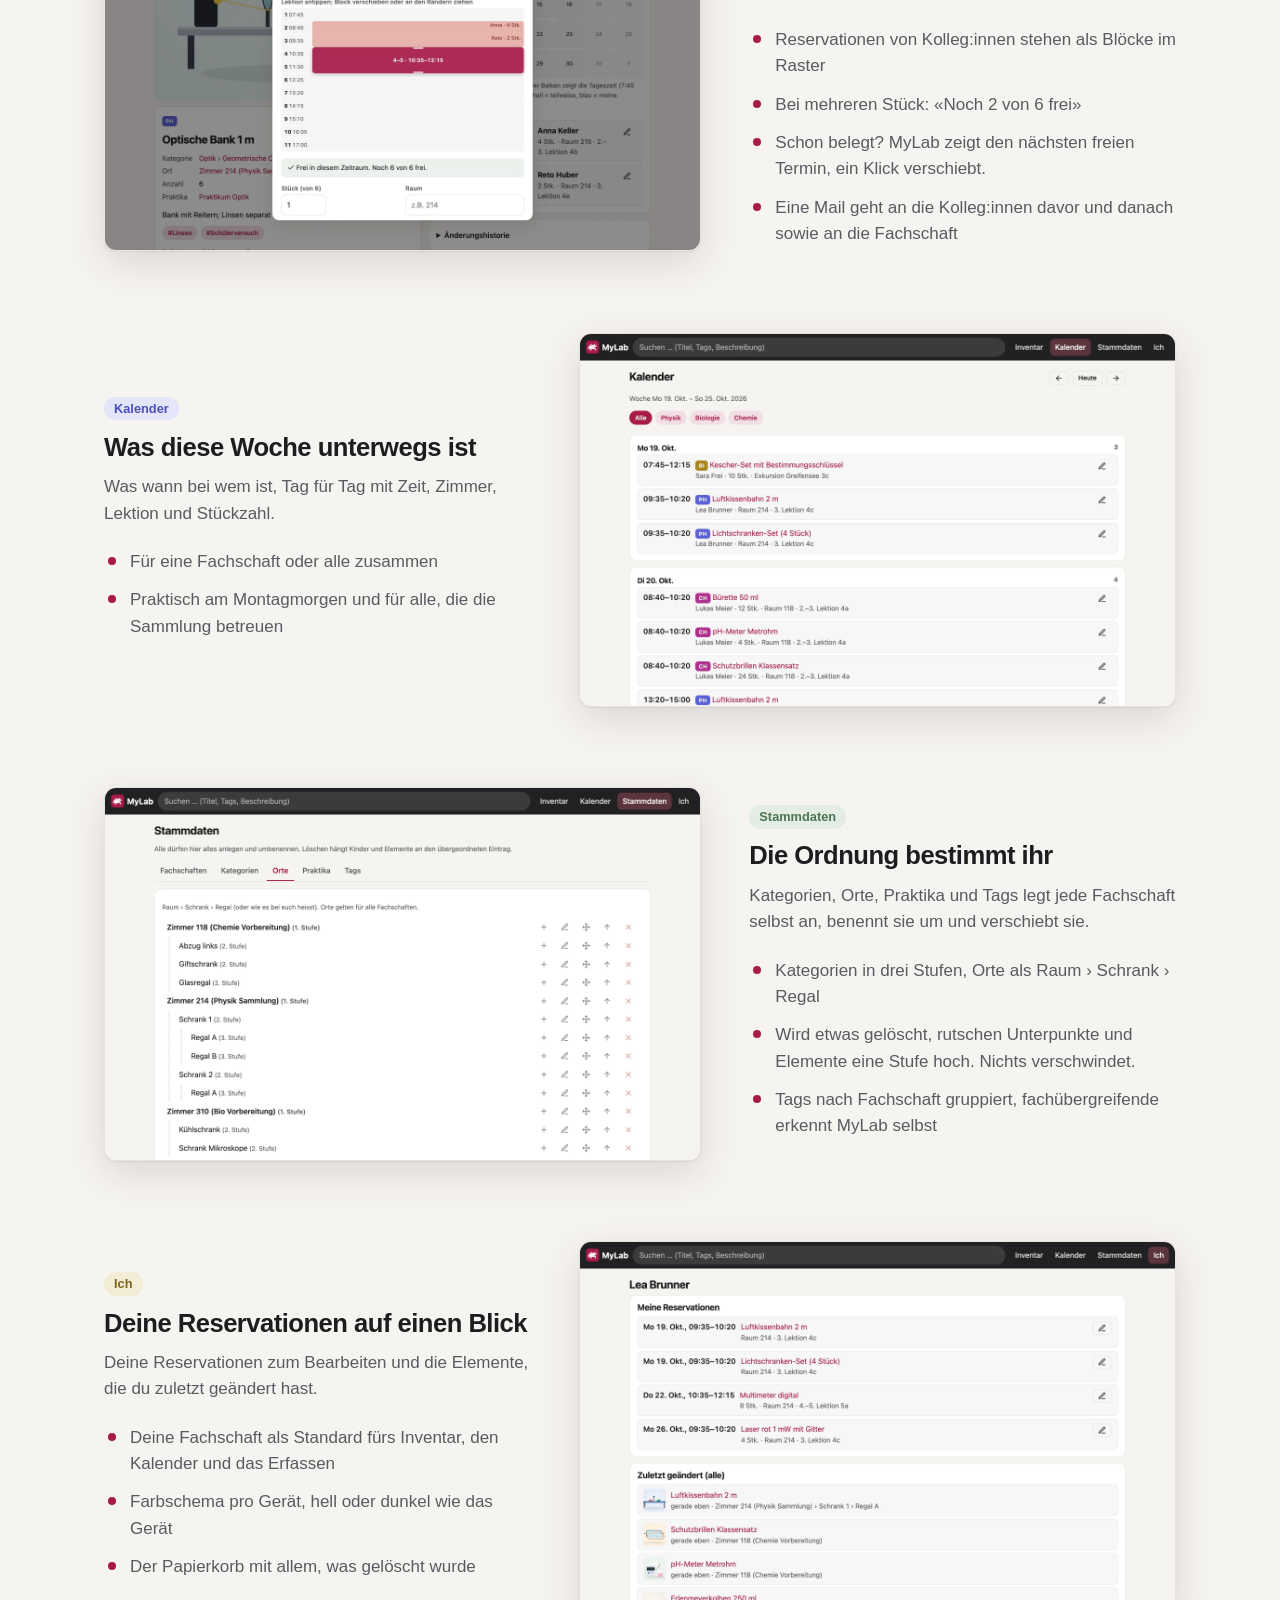
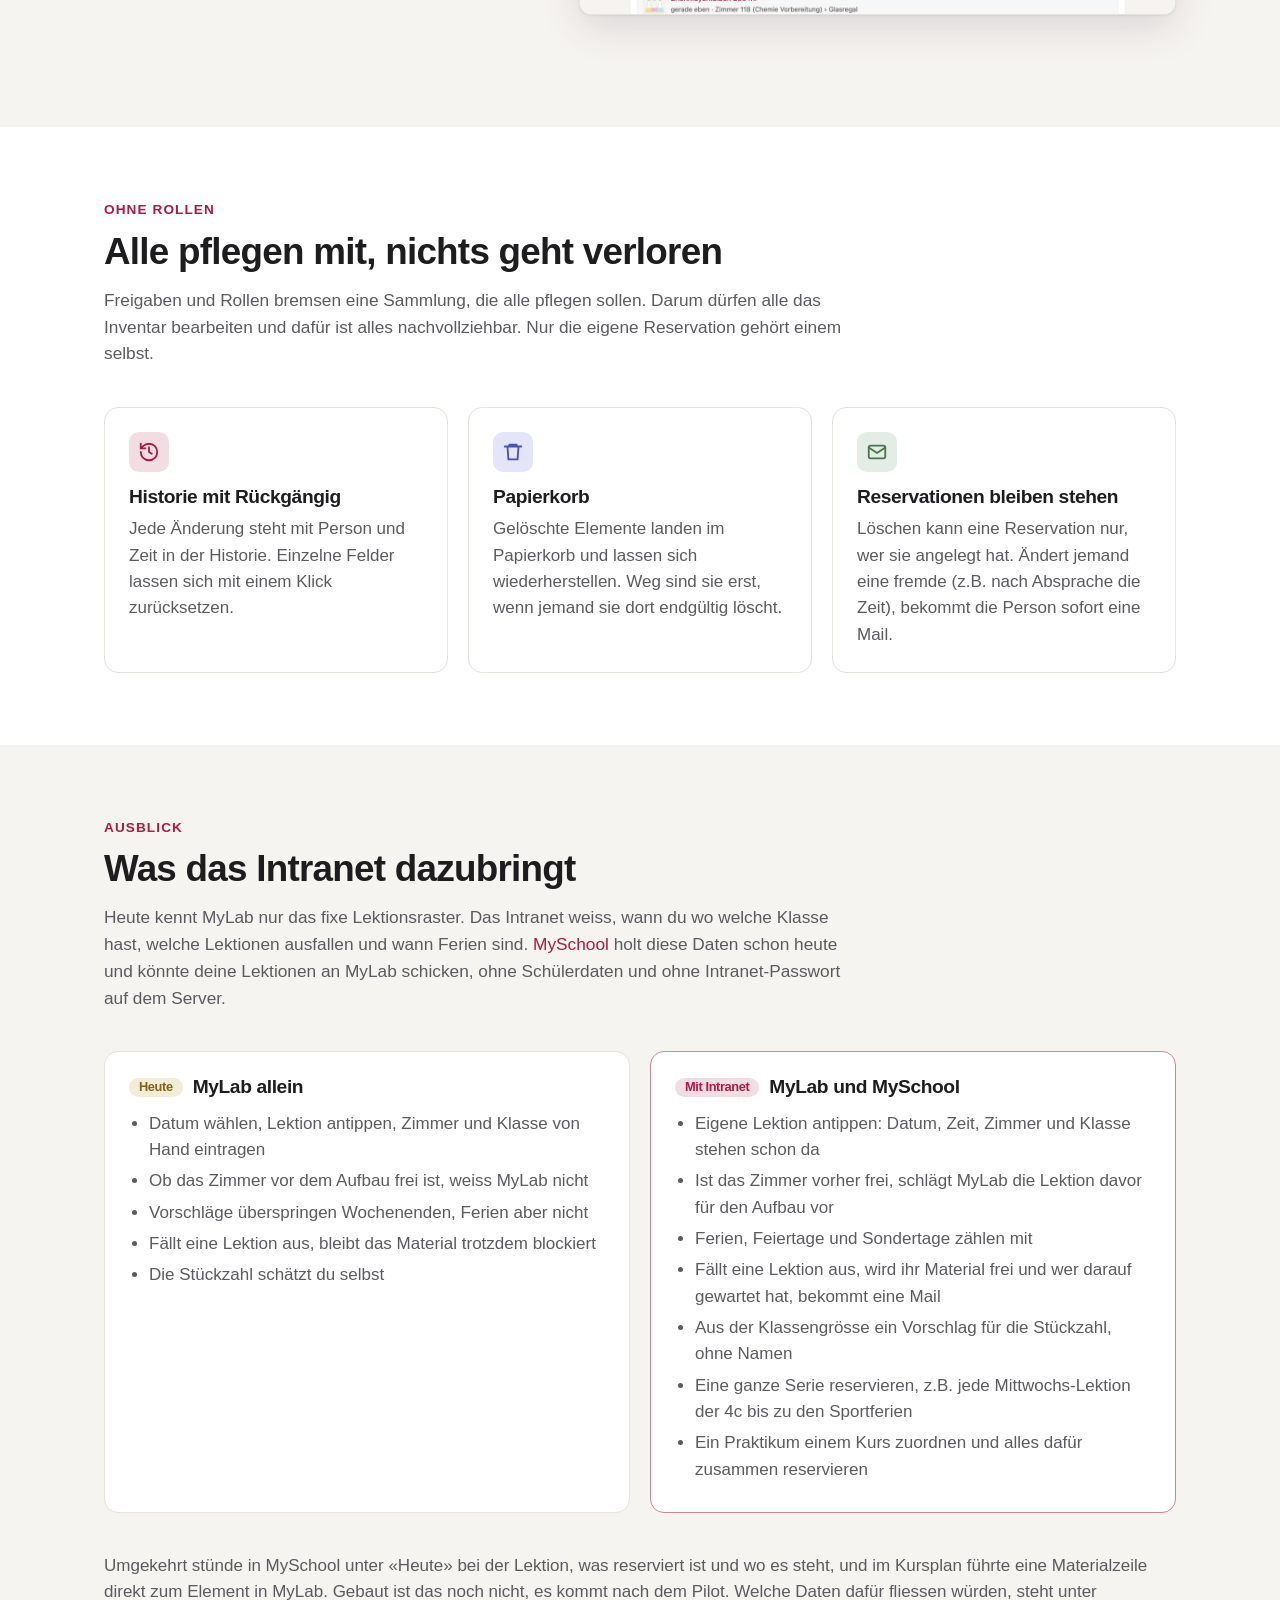
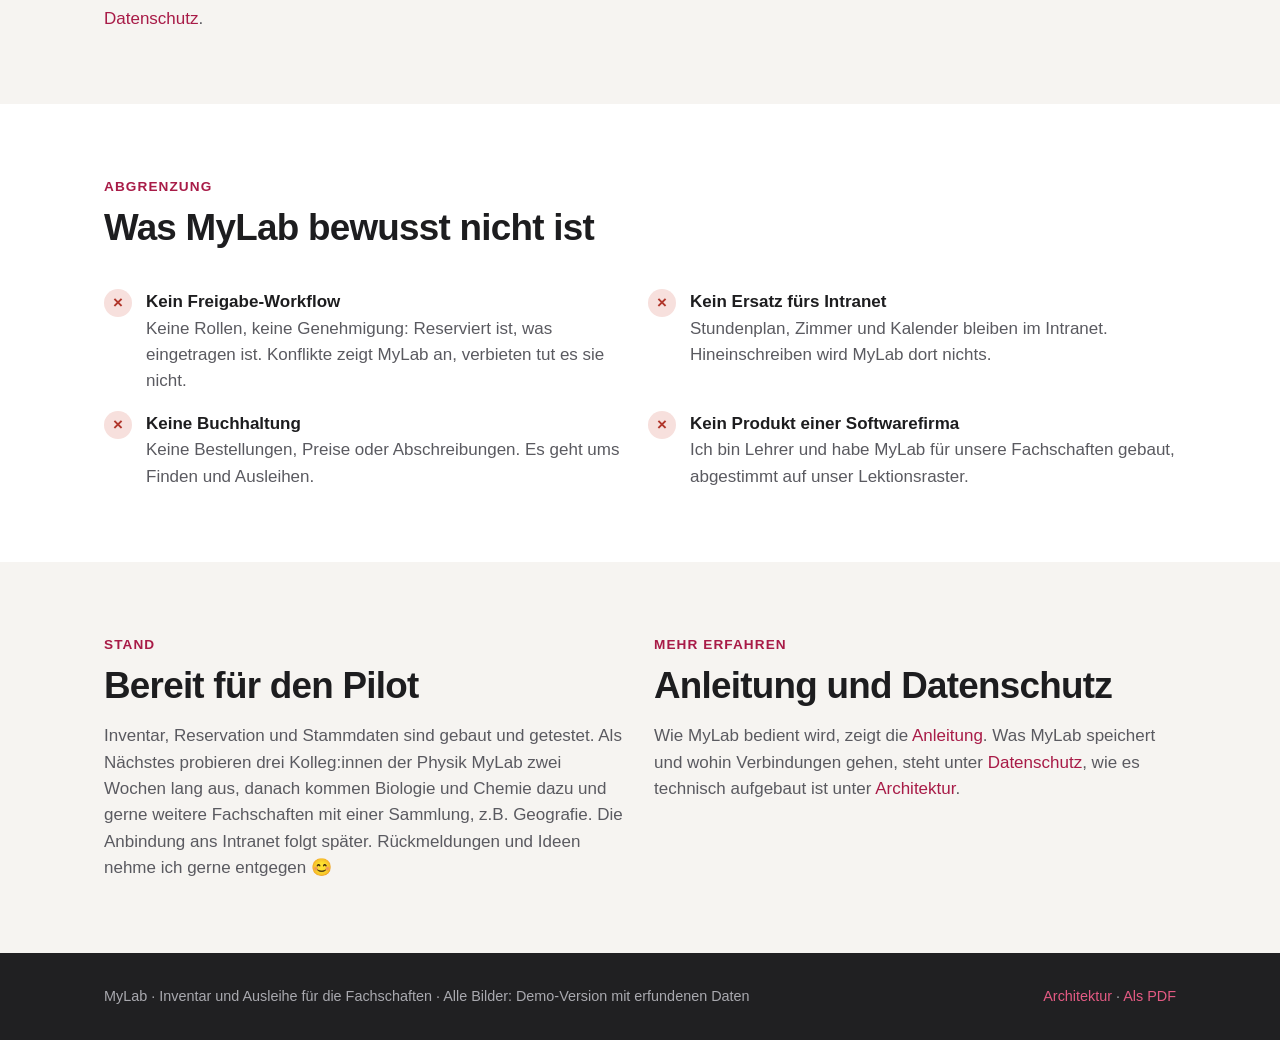
==== commit 51eda106: "Vorstellung gestrafft wie bei MySchool, Intranet-Reiter in Vorstellung und Datenschutz aufgelöst, al" ====
--- a/index.html
+++ b/index.html
@@ -4,9 +4,9 @@
 <meta charset="utf-8">
 <meta name="viewport" content="width=device-width, initial-scale=1">
 <title>MyLab</title>
-<meta name="description" content="MyLab – Inventar und Ausleihe für die Fachschaften Physik, Biologie und Chemie: Material finden, sehen, wo es steht, und nach Lektion reservieren. Web-App für Desktop und Handy.">
+<meta name="description" content="MyLab – Inventar und Ausleihe für die Sammlungen der Fachschaften: Material finden, sehen, wo es steht, und nach Lektion reservieren. Web-App für Desktop und Handy.">
 <link rel="icon" href="img/icon.png?v=2">
-<link rel="stylesheet" href="style.css?v=2">
+<link rel="stylesheet" href="style.css?v=4">
 </head>
 <body>
 
@@ -16,7 +16,6 @@
     <nav class="navi">
       <a href="index.html" aria-current="page">Vorstellung</a>
       <a href="anleitung.html">Anleitung</a>
-      <a href="intranet.html">Intranet</a>
       <a href="datenschutz.html">Datenschutz</a>
     </nav>
   </div>
@@ -25,30 +24,15 @@
 <main>
   <section class="held">
     <div class="huelle">
-      <span class="pille">Web-App für Physik, Biologie und Chemie</span>
-      <h1>Die ganze Sammlung <span>im Hosensack.</span></h1>
-      <p class="lead">Was haben wir, wo steht es und wer hat es grad? MyLab macht unser Experimentier- und Sammlungsmaterial durchsuchbar und reservierbar: am Computer und auf dem Handy, mit dem Schulkonto, ohne Einführung.</p>
+      <span class="pille">Web-App für die Sammlungen der Fachschaften</span>
+      <h1>Material finden <span>und reservieren.</span></h1>
+      <p class="lead">Was haben wir, wo steht es und ist es am Mittwoch frei? MyLab macht das Material der Fachschaften durchsuch- und reservierbar, am Computer und auf dem Handy.</p>
       <div class="knoepfe">
         <a class="knopf" href="#funktionen">Was MyLab kann</a>
-        <a class="knopf leise" href="#sync">Was der Intranet-Sync bringt</a>
+        <a class="knopf leise" href="#sync">Was das Intranet bringt</a>
         <a class="knopf leise" href="MyLab-Vorstellung.pdf">Als PDF</a>
       </div>
       <div class="fenster"><img src="img/liste.webp" width="2560" height="1600" alt="Die Inventarliste der Physik: Kacheln mit Bild, Titel und Ort, links Filter nach Kategorie, Ort, Praktikum und Tags mit Zählern."></div>
-    </div>
-  </section>
-
-  <section class="abschnitt hell">
-    <div class="huelle zwei">
-      <div>
-        <div class="kicker">Das Problem</div>
-        <h2>Das Wissen steckt in Köpfen und Schränken</h2>
-        <p style="margin-top:16px;color:var(--text-2)">Was die Sammlung hergibt, wissen meist zwei, drei Kolleg:innen. Der Rest steht auf Zetteln an der Schranktür, in irgendwelchen Listen oder man fragt im Lehrerzimmer herum. Und ob die Luftkissenbahn am Mittwoch frei ist, merkt man oft erst im Vorbereitungszimmer (oder eben nicht).</p>
-      </div>
-      <div>
-        <div class="kicker">Die Idee</div>
-        <h2>Einmal erfassen, überall finden</h2>
-        <p style="margin-top:16px;color:var(--text-2)">Jedes Gerät bekommt eine eigene Seite: Foto, Ort, Beschreibung, Anleitung und ein Belegungskalender. Reserviert wird nach Lektion, ohne Freigabe. Ist schon jemand dran, zeigt MyLab das sofort und schlägt den nächsten freien Termin vor. Und weil alle mitpflegen, gibt es zu jedem Element eine Historie mit Rückgängig und einen Papierkorb.</p>
-      </div>
     </div>
   </section>
 
@@ -57,18 +41,19 @@
       <div class="abschnitt-kopf">
         <div class="kicker">Funktionen</div>
         <h2>Was MyLab kann</h2>
-        <p>Alle Bilder stammen aus einer Demo-Version: Personen erfunden, Geräte gezeichnet.</p>
+        <p>Jedes Sammlungsstück, ob Gerät, Modell, Präparat oder Karte, ist in MyLab ein Element mit eigener Seite: mit Foto, Ort und Belegung. MyLab läuft im Browser, angemeldet wird mit dem Schulkonto. Schülerdaten kennt es keine.</p>
       </div>
 
       <div class="funktion">
         <div class="text">
           <span class="pille">Inventar</span>
-          <h3 style="margin-top:12px">Finden statt fragen</h3>
-          <p>Ein Suchfeld für Titel, Beschreibung und Tags, dazu Filter wie in einem Webshop: Kategorie, Ort, Praktikum, Tags, jeweils mit der Anzahl Treffer.</p>
-          <ul>
-            <li>Alle drei Fachschaften in einer Sammlung, das eigene Fach als Standard</li>
+          <h3 style="margin-top:12px">Die ganze Sammlung durchsuchen</h3>
+          <p>Ein Suchfeld für Titel, Beschreibung und Tags, dazu Filter wie in einem Webshop.</p>
+          <ul>
+            <li>Nach Kategorie, Ort, Praktikum und Tags filtern, jeweils mit der Anzahl Treffer</li>
+            <li>Alle Fachschaften in einer Sammlung, deine eigene als Standard</li>
             <li>Kacheln oder Zeilen, je in drei Grössen</li>
-            <li>Hält auch 10 000 Elemente aus: Gefiltert und gezählt wird auf dem Server (gemessen: 33 ms)</li>
+            <li>Bleibt auch mit 10 000 Elementen schnell</li>
           </ul>
         </div>
         <div class="fenster"><img src="img/liste.webp" width="2560" height="1600" alt="Inventarliste mit Facetten-Filter"></div>
@@ -77,12 +62,12 @@
       <div class="funktion umgekehrt">
         <div class="text">
           <span class="pille">Element</span>
-          <h3 style="margin-top:12px">Alles zu einem Gerät auf einer Seite</h3>
-          <p>Fotos, Beschreibung, Ort bis aufs Regal, Anzahl, Praktika und Tags. Daneben die Belegung der nächsten vier Wochen: Der Balken in jeder Tageskachel zeigt, wann das Gerät unterwegs ist.</p>
-          <ul>
-            <li>Anhänge: Bilder, Videos, PDF- und Word-Dateien, Links</li>
-            <li>Aufbauanleitung direkt in der Beschreibung, mit einfacher Formatierung</li>
-            <li>«Ähnliche Elemente», z.B. Luftkissenbahn und Lichtschranken</li>
+          <h3 style="margin-top:12px">Alles zu einem Element auf einer Seite</h3>
+          <p>Fotos, Beschreibung, Ort bis aufs Regal, Anzahl, Praktika und Tags. Daneben steht die Belegung der nächsten vier Wochen.</p>
+          <ul>
+            <li>Bilder, Videos, PDF- und Word-Dateien oder Links anhängen</li>
+            <li>Aufbauanleitung direkt in der Beschreibung, mit Formatierung</li>
+            <li>Ähnliche Elemente verknüpfen, z.B. Luftkissenbahn und Lichtschranken</li>
             <li>Auf- und Abbauzeit als Richtwert fürs Reservieren</li>
           </ul>
         </div>
@@ -91,37 +76,13 @@
 
       <div class="funktion">
         <div class="text">
-          <span class="pille indigo">Reservieren</span>
-          <h3 style="margin-top:12px">Nach Lektion, nicht nach Uhrzeit</h3>
-          <p>Tag antippen, Lektion antippen, fertig. Für eine Doppellektion zieht man den Block länger, für eine längere Ausleihe gibt es den Zeitraum.</p>
-          <ul>
-            <li>Reservationen von Kolleg:innen stehen als Blöcke im Raster</li>
-            <li>Bei mehreren Stück: «Noch 2 von 6 frei»</li>
-            <li>Schon belegt? MyLab zeigt den nächsten freien Termin, ein Klick verschiebt</li>
-            <li>Mail an die Kolleg:innen davor und danach sowie an die Fachschaft</li>
-            <li>Löschen kann nur, wer reserviert hat</li>
-          </ul>
-        </div>
-        <div class="fenster"><img src="img/reservieren.webp" width="2560" height="1720" alt="Reservieren der optischen Bank am Mittwoch: Lektionsraster mit zwei fremden Reservationen in der 2. und 3. Lektion, gewählt sind die 4. und 5. Lektion, Hinweis «Noch 6 von 6 frei»"></div>
-      </div>
-
-      <div class="funktion umgekehrt">
-        <div class="text">
-          <span class="pille indigo">Kalender</span>
-          <h3 style="margin-top:12px">Was diese Woche unterwegs ist</h3>
-          <p>Pro Fachschaft oder für alle: welches Gerät wann bei wem ist, mit Raum, Lektion und Stückzahl. Praktisch am Montagmorgen und für alle, die die Sammlung betreuen.</p>
-        </div>
-        <div class="fenster"><img src="img/woche.webp" width="2560" height="1600" alt="Wochenübersicht mit Reservationen aus Biologie, Physik und Chemie, jeweils mit Zeit, Person, Raum und Lektion"></div>
-      </div>
-
-      <div class="funktion">
-        <div class="text">
-          <span class="pille gruen">Handy</span>
-          <h3 style="margin-top:12px">Erfassen in unter einer Minute</h3>
-          <p>Vor dem offenen Schrank: Foto mit dem Handy, Titel, Kategorie, Ort, speichern. Den Rest kann man später am Computer ergänzen. Kategorie und Ort schlägt MyLab vom letzten Mal vor; fehlt eine, legt man sie direkt im Formular an.</p>
-          <ul>
-            <li>Lässt sich wie eine App auf den Home-Bildschirm legen</li>
-            <li>Bilder verkleinert der Server selbst, Videos bekommen ein Vorschaubild</li>
+          <span class="pille gruen">Erfassen</span>
+          <h3 style="margin-top:12px">Neues mit dem Handy erfassen</h3>
+          <p>Ein Foto mit dem Handy, dazu Titel, Kategorie und Ort, fertig. Den Rest ergänzt du später am Computer.</p>
+          <ul>
+            <li>Fehlt eine Kategorie oder ein Ort, legst du sie direkt in der Auswahl an</li>
+            <li>Mehrere Fotos, Videos oder Dateien möglich</li>
+            <li>MyLab lässt sich wie eine App auf den Home-Bildschirm legen</li>
           </ul>
         </div>
         <div class="handys">
@@ -132,11 +93,40 @@
 
       <div class="funktion umgekehrt">
         <div class="text">
+          <span class="pille indigo">Reservieren</span>
+          <h3 style="margin-top:12px">Nach Lektion, nicht nach Uhrzeit</h3>
+          <p>Tag antippen, Lektion antippen, fertig. Für eine Doppellektion ziehst du den Block länger, für eine längere Ausleihe gibt es den Zeitraum.</p>
+          <ul>
+            <li>Reservationen von Kolleg:innen stehen als Blöcke im Raster</li>
+            <li>Bei mehreren Stück: «Noch 2 von 6 frei»</li>
+            <li>Schon belegt? MyLab zeigt den nächsten freien Termin, ein Klick verschiebt.</li>
+            <li>Eine Mail geht an die Kolleg:innen davor und danach sowie an die Fachschaft</li>
+          </ul>
+        </div>
+        <div class="fenster"><img src="img/reservieren.webp" width="2560" height="1720" alt="Reservieren der optischen Bank am Mittwoch: Lektionsraster mit zwei fremden Reservationen in der 2. und 3. Lektion, gewählt sind die 4. und 5. Lektion, Hinweis «Noch 6 von 6 frei»"></div>
+      </div>
+
+      <div class="funktion">
+        <div class="text">
+          <span class="pille indigo">Kalender</span>
+          <h3 style="margin-top:12px">Was diese Woche unterwegs ist</h3>
+          <p>Was wann bei wem ist, Tag für Tag mit Zeit, Zimmer, Lektion und Stückzahl.</p>
+          <ul>
+            <li>Für eine Fachschaft oder alle zusammen</li>
+            <li>Praktisch am Montagmorgen und für alle, die die Sammlung betreuen</li>
+          </ul>
+        </div>
+        <div class="fenster"><img src="img/woche.webp" width="2560" height="1600" alt="Wochenübersicht mit Reservationen aus Biologie, Physik und Chemie, jeweils mit Zeit, Person, Raum und Lektion"></div>
+      </div>
+
+      <div class="funktion umgekehrt">
+        <div class="text">
           <span class="pille gruen">Stammdaten</span>
           <h3 style="margin-top:12px">Die Ordnung bestimmt ihr</h3>
-          <p>Kategorien (drei Stufen), Orte (Raum › Schrank › Regal), Praktika und Tags legt jede Fachschaft selbst an, benennt sie um und verschiebt sie. Nichts davon ist fix im Code.</p>
-          <ul>
-            <li>Wird etwas gelöscht, rutschen Unterpunkte und Elemente eine Stufe hoch: Nichts verschwindet</li>
+          <p>Kategorien, Orte, Praktika und Tags legt jede Fachschaft selbst an, benennt sie um und verschiebt sie.</p>
+          <ul>
+            <li>Kategorien in drei Stufen, Orte als Raum › Schrank › Regal</li>
+            <li>Wird etwas gelöscht, rutschen Unterpunkte und Elemente eine Stufe hoch. Nichts verschwindet.</li>
             <li>Tags nach Fachschaft gruppiert, fachübergreifende erkennt MyLab selbst</li>
           </ul>
         </div>
@@ -146,8 +136,13 @@
       <div class="funktion">
         <div class="text">
           <span class="pille messing">Ich</span>
-          <h3 style="margin-top:12px">Meine Reservationen auf einen Blick</h3>
-          <p>Die eigenen Reservationen zum Bearbeiten, die zuletzt geänderten Elemente, die eigene Fachschaft als Standard und das Farbschema fürs Gerät. Hell oder dunkel folgt dem Gerät.</p>
+          <h3 style="margin-top:12px">Deine Reservationen auf einen Blick</h3>
+          <p>Deine Reservationen zum Bearbeiten und die Elemente, die du zuletzt geändert hast.</p>
+          <ul>
+            <li>Deine Fachschaft als Standard fürs Inventar, den Kalender und das Erfassen</li>
+            <li>Farbschema pro Gerät, hell oder dunkel wie das Gerät</li>
+            <li>Der Papierkorb mit allem, was gelöscht wurde</li>
+          </ul>
         </div>
         <div class="fenster"><img src="img/ich.webp" width="2560" height="1600" alt="Seite «Ich» mit den eigenen Reservationen und den zuletzt geänderten Elementen"></div>
       </div>
@@ -158,8 +153,8 @@
     <div class="huelle">
       <div class="abschnitt-kopf">
         <div class="kicker">Ohne Rollen</div>
-        <h2>Gemeinsam pflegen, nichts geht verloren</h2>
-        <p>Freigaben und Rollen bremsen eine Sammlung, die alle pflegen sollen. Deshalb darf jede und jeder das Inventar bearbeiten; dafür ist alles nachvollziehbar. Nur die eigene Reservation gehört einem selbst.</p>
+        <h2>Alle pflegen mit, nichts geht verloren</h2>
+        <p>Freigaben und Rollen bremsen eine Sammlung, die alle pflegen sollen. Darum dürfen alle das Inventar bearbeiten und dafür ist alles nachvollziehbar. Nur die eigene Reservation gehört einem selbst.</p>
       </div>
       <div class="drei">
         <div class="karte">
@@ -184,163 +179,37 @@
   <section class="abschnitt seitenumbruch" id="sync">
     <div class="huelle">
       <div class="abschnitt-kopf">
-        <div class="kicker">Ausblick: Sync mit dem Intranet</div>
-        <h2>Was erst durch den Sync möglich wird</h2>
-        <p>Heute kennt MyLab nur das fixe Lektionsraster. Das Intranet weiss viel mehr: wer wann in welchem Zimmer welche Klasse hat, welche Lektionen ausfallen, wann Ferien sind und welche Zimmer frei sind. <a href="https://manuel-benz.github.io/myschool-site/">MySchool</a> holt genau diese Daten schon heute. Hängt man die beiden zusammen, wird einiges möglich, was keines allein kann.</p>
+        <div class="kicker">Ausblick</div>
+        <h2>Was das Intranet dazubringt</h2>
+        <p>Heute kennt MyLab nur das fixe Lektionsraster. Das Intranet weiss, wann du wo welche Klasse hast, welche Lektionen ausfallen und wann Ferien sind. <a href="https://manuel-benz.github.io/myschool-site/">MySchool</a> holt diese Daten schon heute und könnte deine Lektionen an MyLab schicken, ohne Schülerdaten und ohne Intranet-Passwort auf dem Server.</p>
       </div>
 
       <div class="vorher-nachher">
         <div class="karte">
           <h3><span class="pille messing">Heute</span> MyLab allein</h3>
           <ul>
-            <li>Datum wählen, Lektion antippen, Raum und Klasse von Hand eintragen</li>
-            <li>Auf-/Abbau ist nur ein Hinweis: Ob das Zimmer vorher frei ist, weiss MyLab nicht</li>
+            <li>Datum wählen, Lektion antippen, Zimmer und Klasse von Hand eintragen</li>
+            <li>Ob das Zimmer vor dem Aufbau frei ist, weiss MyLab nicht</li>
             <li>Vorschläge überspringen Wochenenden, Ferien aber nicht</li>
             <li>Fällt eine Lektion aus, bleibt das Material trotzdem blockiert</li>
+            <li>Die Stückzahl schätzt du selbst</li>
           </ul>
         </div>
         <div class="karte mit-sync">
-          <h3><span class="pille">Mit Sync</span> MyLab und Intranet</h3>
+          <h3><span class="pille">Mit Intranet</span> MyLab und MySchool</h3>
           <ul>
             <li>Eigene Lektion antippen: Datum, Zeit, Zimmer und Klasse stehen schon da</li>
-            <li>Ob das Zimmer vorher frei ist, steht gleich daneben</li>
+            <li>Ist das Zimmer vorher frei, schlägt MyLab die Lektion davor für den Aufbau vor</li>
             <li>Ferien, Feiertage und Sondertage zählen mit</li>
-            <li>Fällt eine Lektion aus, wird ihr Material frei</li>
-          </ul>
-        </div>
-      </div>
-
-      <p style="color:var(--text-2);margin-bottom:20px">Die Pillen zeigen, welche Daten jeweils zusammenkommen: <span class="pille indigo">aus dem Intranet</span> <span class="pille">aus MyLab</span> <span class="pille gruen">aus MySchool</span></p>
-
-      <div class="drei">
-        <div class="karte kombi">
-          <h3>Aus der eigenen Lektion reservieren</h3>
-          <p>Statt eines leeren Rasters siehst du deine Lektionen der Woche: «Mi 3. Lektion · 4c · Zimmer 214». Ein Tipp füllt Datum, Zeit, Zimmer und Klasse aus.</p>
-          <div class="quellen"><span class="pille indigo">Stundenplan</span> <span class="pille indigo">Zimmer</span> <span class="pille">Reservation</span></div>
-        </div>
-        <div class="karte kombi">
-          <h3>Aufbauzeit, die man wirklich hat</h3>
-          <p>Die Luftkissenbahn braucht 20 Minuten Aufbau. MyLab sieht, dass Zimmer 216 in der Lektion davor frei ist, und schlägt sie gleich mit vor. Ist es belegt, heisst es: Aufbau in der Pause. Ein Hinweis bleibt es trotzdem, keine Sperre.</p>
-          <div class="quellen"><span class="pille indigo">Zimmerbelegung</span> <span class="pille">Auf-/Abbau</span></div>
-        </div>
-        <div class="karte kombi">
-          <h3>Ausfälle geben Material frei</h3>
-          <p>Sporttag, Exkursion, Krankheit: Fällt die Lektion aus, fragt MyLab, ob die Reservation frei werden soll. Wer auf das Gerät gewartet hat, bekommt eine Mail.</p>
-          <div class="quellen"><span class="pille indigo">Ausfälle</span> <span class="pille">Reservationen</span></div>
-        </div>
-        <div class="karte kombi">
-          <h3>Ferien zählen mit</h3>
-          <p>«Nächster freier Termin» überspringt heute nur Wochenenden. Mit dem Schulkalender auch Ferien, Feiertage und Sondertage wie Besuchstage oder Prüfungswochen.</p>
-          <div class="quellen"><span class="pille indigo">Schulkalender</span> <span class="pille">Vorschläge</span></div>
-        </div>
-        <div class="karte kombi">
-          <h3>Eine ganze Serie in einem Zug</h3>
-          <p>«Jede Mittwochs-Lektion der 4c bis zu den Sportferien»: MyLab reserviert genau die Tage, an denen die Lektion stattfindet (ohne Ferien und Ausfälle). Konflikte siehst du für die ganze Serie auf einmal.</p>
-          <div class="quellen"><span class="pille indigo">Stundenplan</span> <span class="pille indigo">Schulkalender</span> <span class="pille">Konfliktprüfung</span></div>
-        </div>
-        <div class="karte kombi">
-          <h3>Stückzahl aus der Klassengrösse</h3>
-          <p>Praktikum in Zweiergruppen, die 4c hat 22 Schüler:innen: MyLab schlägt 11 Stück vor und warnt früh, wenn nur 6 da sind. Übertragen wird nur die Zahl, keine Namen.</p>
-          <div class="quellen"><span class="pille indigo">Klassengrösse</span> <span class="pille">Anzahl</span></div>
-        </div>
-        <div class="karte kombi">
-          <h3>Ein Praktikum, alle Geräte</h3>
-          <p>Praktikum einem Kurs zuordnen, MyLab schlägt die passenden Doppellektionen vor. Ein Klick reserviert alle Geräte des Praktikums zusammen.</p>
-          <div class="quellen"><span class="pille indigo">Stundenplan</span> <span class="pille">Praktika</span> <span class="pille">Reservationen</span></div>
-        </div>
-        <div class="karte kombi">
-          <h3>Wo ist das Gerät gerade?</h3>
-          <p>Wer die Sammlung betreut, sieht bei jeder laufenden Reservation, wo die Lektion grad stattfindet und bis wann: «Anna Keller, Zimmer 216, bis 11.20».</p>
-          <div class="quellen"><span class="pille indigo">Stundenplan</span> <span class="pille">Reservationen</span></div>
-        </div>
-        <div class="karte kombi">
-          <h3>Zimmer und Material zusammen</h3>
-          <p>Fürs Praktikum braucht es oft auch das Labor. MySchool bucht reservierbare Zimmer schon heute im Intranet: Zusammen ginge beides in einem Schritt.</p>
-          <div class="quellen"><span class="pille indigo">Zimmerreservation</span> <span class="pille gruen">MySchool</span> <span class="pille">Reservation</span></div>
-        </div>
-        <div class="karte kombi">
-          <h3>Im Tag auf einen Blick</h3>
-          <p>In MySchool unter «Heute» steht bei der Lektion, was reserviert ist und wo es steht: «Van-de-Graaff-Generator, Zimmer 214, Schrank 1». Am Morgen einmal draufschauen reicht.</p>
-          <div class="quellen"><span class="pille gruen">Heute</span> <span class="pille">Reservationen</span> <span class="pille">Orte</span></div>
-        </div>
-        <div class="karte kombi">
-          <h3>Material im Kursplan</h3>
-          <p>Im Kursplan von MySchool verlinkt eine Materialzeile direkt aufs Gerät in MyLab, samt Belegung. Ein Klick reserviert es für genau diese Lektion. Verschiebst du die Lektion im Plan, zieht die Reservation mit.</p>
-          <div class="quellen"><span class="pille gruen">Kursplan</span> <span class="pille indigo">Stundenplan</span> <span class="pille">Reservation</span></div>
-        </div>
-        <div class="karte kombi">
-          <h3>Fachschaft ohne Einrichtung</h3>
-          <p>Die Fachschaft kommt aus dem Intranet: Neue Kolleg:innen sehen beim ersten Login gleich ihr Fach und die Mail an die Fachschaft geht an die Richtigen.</p>
-          <div class="quellen"><span class="pille indigo">Fachschaften</span> <span class="pille indigo">Lehrpersonen</span></div>
-        </div>
-      </div>
-      <p class="nachsatz">Dazu Kleineres: Übernimmt eine Stellvertretung die Lektion, sieht sie die Reservation und wo das Material steht. Reservationen erscheinen im MySchool-Kalender neben den Lektionen. Und wer kein MySchool hat, bekommt die eigenen Lektionen über einen Stundenplan-Export. Wie die Daten fliessen und was MyLab davon speichert: siehe <a href="intranet.html">Intranet</a>.</p>
-    </div>
-  </section>
-
-  <section class="abschnitt hell">
-    <div class="huelle">
-      <div class="abschnitt-kopf">
-        <div class="kicker">So kommt der Stundenplan zu MyLab</div>
-        <h2>Ohne Intranet-Passwort auf dem Server</h2>
-        <p>Am einfachsten geht es über MySchool: Es hat die Daten auf dem Mac der Lehrperson ja schon. Andere Quellen lassen sich später einstecken (der Zugang zum Intranet ist nicht garantiert).</p>
-      </div>
-      <div class="ablauf">
-        <div class="karte">
-          <h3>MySchool holt</h3>
-          <p>Stundenplan, Ausfälle und Schulkalender kommen wie heute aus dem Intranet auf den eigenen Mac.</p>
-        </div>
-        <div class="karte">
-          <h3>MySchool schickt das Nötigste</h3>
-          <p>Nur die eigenen Lektionen (Datum, Zeit, Zimmer, Klasse, Ausfall) gehen mit einem persönlichen Schlüssel an MyLab. Keine Schülerdaten.</p>
-        </div>
-        <div class="karte">
-          <h3>MyLab nutzt</h3>
-          <p>MyLab zeigt die Lektionen beim Reservieren und prüft Ausfälle und Ferien. Ohne Sync läuft alles wie bisher.</p>
-        </div>
-      </div>
-    </div>
-  </section>
-
-  <section class="abschnitt">
-    <div class="huelle">
-      <div class="abschnitt-kopf">
-        <div class="kicker">Datenschutz</div>
-        <h2>Nur Lehrpersonen, nur das Nötige</h2>
-        <p>Welche Daten MyLab speichert und wohin Verbindungen gehen, steht ausführlich unter <a href="datenschutz.html">Datenschutz</a>.</p>
-      </div>
-      <div class="drei">
-        <div class="karte">
-          <div class="symbol"><svg viewBox="0 0 24 24" fill="none" stroke="currentColor" stroke-width="2" stroke-linecap="round" stroke-linejoin="round"><rect x="5" y="11" width="14" height="10" rx="2"/><path d="M8 11V7a4 4 0 018 0v4"/></svg></div>
-          <h3>Login mit dem Schulkonto</h3>
-          <p>Anmeldung über Microsoft, kein zweites Passwort. Das Konto entsteht beim ersten Login; MyLab erfährt nur Name und Mailadresse.</p>
-        </div>
-        <div class="karte gruen">
-          <div class="symbol"><svg viewBox="0 0 24 24" fill="none" stroke="currentColor" stroke-width="2" stroke-linecap="round" stroke-linejoin="round"><circle cx="12" cy="8" r="4"/><path d="M4 21c1.5-4 4.5-6 8-6s6.5 2 8 6"/></svg></div>
-          <h3>Keine Schülerdaten</h3>
-          <p>MyLab kennt Material und Lehrpersonen. Auch mit dem Sync kommen keine Namen von Schüler:innen dazu, höchstens die Grösse einer Klasse.</p>
-        </div>
-        <div class="karte indigo">
-          <div class="symbol"><svg viewBox="0 0 24 24" fill="none" stroke="currentColor" stroke-width="2" stroke-linecap="round" stroke-linejoin="round"><rect x="3" y="4" width="18" height="7" rx="2"/><rect x="3" y="13" width="18" height="7" rx="2"/><path d="M7 7.5h.01M7 16.5h.01"/></svg></div>
-          <h3>Server in der Schweiz oder EU</h3>
-          <p>Datenbank und Dateien liegen auf einem Server in der Schweiz oder der EU, allenfalls auch bei der Schule.</p>
-        </div>
-        <div class="karte messing">
-          <div class="symbol"><svg viewBox="0 0 24 24" fill="none" stroke="currentColor" stroke-width="2" stroke-linecap="round" stroke-linejoin="round"><path d="M12 3v12M7 10l5 5 5-5"/><path d="M5 21h14"/></svg></div>
-          <h3>Sichern mit einem Befehl</h3>
-          <p>Datenbank und Dateien lassen sich mit einem Befehl sichern und auf einen anderen Server zügeln. Das Zurückspielen habe ich ausprobiert.</p>
-        </div>
-        <div class="karte rot">
-          <div class="symbol"><svg viewBox="0 0 24 24" fill="none" stroke="currentColor" stroke-width="2" stroke-linecap="round" stroke-linejoin="round"><path d="M14 3H7a2 2 0 00-2 2v14a2 2 0 002 2h10a2 2 0 002-2V8z"/><path d="M14 3v5h5"/><path d="M9 14l2 2 4-4"/></svg></div>
-          <h3>Keine Drittdienste</h3>
-          <p>Keine Telemetrie, keine Werbe- oder Analyse-Bibliotheken, keine Schriften oder Skripte von fremden Servern.</p>
-        </div>
-        <div class="karte">
-          <div class="symbol"><svg viewBox="0 0 24 24" fill="none" stroke="currentColor" stroke-width="2" stroke-linecap="round" stroke-linejoin="round"><path d="M4 12h16M14 6l6 6-6 6"/></svg></div>
-          <h3>Sync nur lesend</h3>
-          <p>MyLab liest aus dem Intranet nur, was eine Funktion braucht. Hineinschreiben tut es nichts von selbst.</p>
-        </div>
-      </div>
+            <li>Fällt eine Lektion aus, wird ihr Material frei und wer darauf gewartet hat, bekommt eine Mail</li>
+            <li>Aus der Klassengrösse ein Vorschlag für die Stückzahl, ohne Namen</li>
+            <li>Eine ganze Serie reservieren, z.B. jede Mittwochs-Lektion der 4c bis zu den Sportferien</li>
+            <li>Ein Praktikum einem Kurs zuordnen und alles dafür zusammen reservieren</li>
+          </ul>
+        </div>
+      </div>
+
+      <p style="color:var(--text-2)">Umgekehrt stünde in MySchool unter «Heute» bei der Lektion, was reserviert ist und wo es steht, und im Kursplan führte eine Materialzeile direkt zum Element in MyLab. Gebaut ist das noch nicht, es kommt nach dem Pilot. Welche Daten dafür fliessen würden, steht unter <a href="datenschutz.html#intranet">Datenschutz</a>.</p>
     </div>
   </section>
 
@@ -352,9 +221,9 @@
       </div>
       <div class="nicht">
         <div><span class="x">×</span><p><b>Kein Freigabe-Workflow</b><span>Keine Rollen, keine Genehmigung: Reserviert ist, was eingetragen ist. Konflikte zeigt MyLab an, verbieten tut es sie nicht.</span></p></div>
-        <div><span class="x">×</span><p><b>Kein Ersatz fürs Intranet</b><span>Stundenplan, Zimmer und Kalender bleiben im Intranet. MyLab liest dort nur mit.</span></p></div>
+        <div><span class="x">×</span><p><b>Kein Ersatz fürs Intranet</b><span>Stundenplan, Zimmer und Kalender bleiben im Intranet. Hineinschreiben wird MyLab dort nichts.</span></p></div>
         <div><span class="x">×</span><p><b>Keine Buchhaltung</b><span>Keine Bestellungen, Preise oder Abschreibungen. Es geht ums Finden und Ausleihen.</span></p></div>
-        <div><span class="x">×</span><p><b>Keine Software von der Stange</b><span>Gebaut von einem Lehrer für unsere drei Fachschaften, abgestimmt auf unser Lektionsraster.</span></p></div>
+        <div><span class="x">×</span><p><b>Kein Produkt einer Softwarefirma</b><span>Ich bin Lehrer und habe MyLab für unsere Fachschaften gebaut, abgestimmt auf unser Lektionsraster.</span></p></div>
       </div>
     </div>
   </section>
@@ -363,13 +232,13 @@
     <div class="huelle zwei">
       <div>
         <div class="kicker">Stand</div>
-        <h2>Gebaut, bereit für den Pilot</h2>
-        <p style="margin-top:16px;color:var(--text-2)">Inventar, Reservation und Stammdaten sind gebaut und mit automatischen Tests geprüft (Stand Oktober 2026). Als Nächstes testen drei Kolleg:innen der Physik MyLab zwei Wochen lang, danach kommen Biologie und Chemie dazu. Die Intranet-Anbindung folgt dann als eigenes Modul. Rückmeldungen und Ideen nehme ich gerne entgegen, einfach melden 😊</p>
+        <h2>Bereit für den Pilot</h2>
+        <p style="margin-top:16px;color:var(--text-2)">Inventar, Reservation und Stammdaten sind gebaut und getestet. Als Nächstes probieren drei Kolleg:innen der Physik MyLab zwei Wochen lang aus, danach kommen Biologie und Chemie dazu und gerne weitere Fachschaften mit einer Sammlung, z.B. Geografie. Die Anbindung ans Intranet folgt später. Rückmeldungen und Ideen nehme ich gerne entgegen 😊</p>
       </div>
       <div>
         <div class="kicker">Mehr erfahren</div>
-        <h2>Wie MyLab gebaut ist</h2>
-        <p style="margin-top:16px;color:var(--text-2)">Wie MyLab bedient wird, zeigt die <a href="anleitung.html">Anleitung</a>. Wie die Anbindung ans Intranet aussehen soll, steht unter <a href="intranet.html">Intranet</a>, wie die App aufgebaut ist unter <a href="architektur.html">Architektur</a> und wohin Daten fliessen unter <a href="datenschutz.html">Datenschutz</a>.</p>
+        <h2>Anleitung und Datenschutz</h2>
+        <p style="margin-top:16px;color:var(--text-2)">Wie MyLab bedient wird, zeigt die <a href="anleitung.html">Anleitung</a>. Was MyLab speichert und wohin Verbindungen gehen, steht unter <a href="datenschutz.html">Datenschutz</a>, wie es technisch aufgebaut ist unter <a href="architektur.html">Architektur</a>.</p>
       </div>
     </div>
   </section>
@@ -377,7 +246,7 @@
 
 <footer class="fuss">
   <div class="huelle">
-    <span>MyLab · Inventar und Ausleihe für die Naturwissenschaften · Alle Bilder: Demo-Version mit erfundenen Daten</span>
+    <span>MyLab · Inventar und Ausleihe für die Fachschaften · Alle Bilder: Demo-Version mit erfundenen Daten</span>
     <span><a href="architektur.html">Architektur</a> · <a href="MyLab-Vorstellung.pdf">Als PDF</a></span>
   </div>
 </footer>
--- a/style.css
+++ b/style.css
@@ -140,11 +140,6 @@
   background: var(--akzent); }
 
 /* Kombi-Karten („Mehr als die Summe der Daten") */
-.karte.kombi { display: flex; flex-direction: column; }
-.karte.kombi p { flex: 1; }
-.quellen { display: flex; flex-wrap: wrap; gap: 6px; margin-top: 14px; }
-.quellen .pille { font-size: .72rem; }
-.nachsatz { margin-top: 28px; color: var(--text-2); max-width: 820px; }
 
 /* Vorher / Nachher */
 .vergleich { display: grid; grid-template-columns: minmax(0,1fr) minmax(0,1fr); gap: 28px; }
@@ -182,7 +177,6 @@
 .tabelle { overflow-x: auto; }
 .diagramm { background: var(--karte); border: 1px solid var(--linie); border-radius: var(--radius); padding: 24px; }
 .diagramm svg { width: 100%; height: auto; display: block; }
-.hinweis { background: var(--akzent-weich); border-radius: var(--radius); padding: 16px 20px; color: var(--text); margin: 20px 0; }
 
 
 /* Handys: Screenshots in schmalem Rahmen, nebeneinander */
@@ -200,18 +194,6 @@
 .vorher-nachher ul { margin: 12px 0 0; padding-left: 20px; color: var(--text-2); }
 .vorher-nachher li { margin: 5px 0; }
 .karte.mit-sync { border-color: color-mix(in srgb, var(--akzent) 45%, var(--linie)); }
-.karte.kombi .heute { margin-top: 10px; font-size: .9rem; color: var(--text-3); flex: none; }
-.karte.kombi .heute b { color: var(--text-2); font-weight: 600; }
-.ablauf { counter-reset: schritt; display: grid; grid-template-columns: repeat(3, minmax(0,1fr)); gap: 20px; }
-.ablauf .karte { position: relative; padding-top: 52px; }
-.ablauf .karte::before { counter-increment: schritt; content: counter(schritt); position: absolute; top: 18px; left: 24px;
-  width: 26px; height: 26px; border-radius: 50%; background: var(--akzent); color: #fff; font-weight: 700; font-size: .85rem;
-  display: grid; place-items: center; }
-.weg { display: grid; grid-template-columns: minmax(0,1fr); gap: 16px; }
-.weg .karte h3 { display: flex; gap: 10px; align-items: center; flex-wrap: wrap; }
-.weg .vorteile { display: grid; grid-template-columns: minmax(0,1fr) minmax(0,1fr); gap: 16px; margin-top: 12px; }
-.weg .vorteile ul { margin: 6px 0 0; padding-left: 20px; }
-.weg .vorteile b { color: var(--text); font-size: .9rem; }
 
 /* Fuss */
 .fuss { background: var(--leiste); color: #A9A9AF; padding: 32px 0; font-size: .9rem; }
@@ -219,7 +201,7 @@
 .fuss a { color: var(--akzent-leiste); }
 
 @media screen and (max-width: 860px) {
-  .zwei, .drei, .vergleich, .nicht, .funktion, .funktion.umgekehrt, .vorher-nachher, .ablauf, .weg .vorteile { grid-template-columns: minmax(0,1fr); }
+  .zwei, .drei, .vergleich, .nicht, .funktion, .funktion.umgekehrt, .vorher-nachher { grid-template-columns: minmax(0,1fr); }
   .handys { gap: 10px; }
   .handy { border-width: 4px; border-radius: 20px; }
   .funktion.umgekehrt .text { order: 0; }
@@ -242,11 +224,10 @@
   .funktion, .vergleich figure, .karte, .fenster, table, .diagramm { break-inside: avoid; }
   h1 { font-size: 26pt; } h2 { font-size: 17pt; }
   h2, .abschnitt-kopf, .kicker { break-after: avoid; }
-  .vergleich, .nicht, .drei, .handys, .ablauf, .vorher-nachher { break-inside: avoid; }
+  .vergleich, .nicht, .drei, .handys, .vorher-nachher { break-inside: avoid; }
   .handy { box-shadow: none; }
   .abschnitt > .huelle { break-inside: avoid; }
   #sync > .huelle, #sync .drei { break-inside: auto; }
-  .nachsatz { break-before: avoid; }
   #sync .drei { grid-template-columns: repeat(3, minmax(0,1fr)); }
   .held .lead, .abschnitt-kopf p { font-size: 11pt; }
   .held .fenster { margin-top: 18px; }
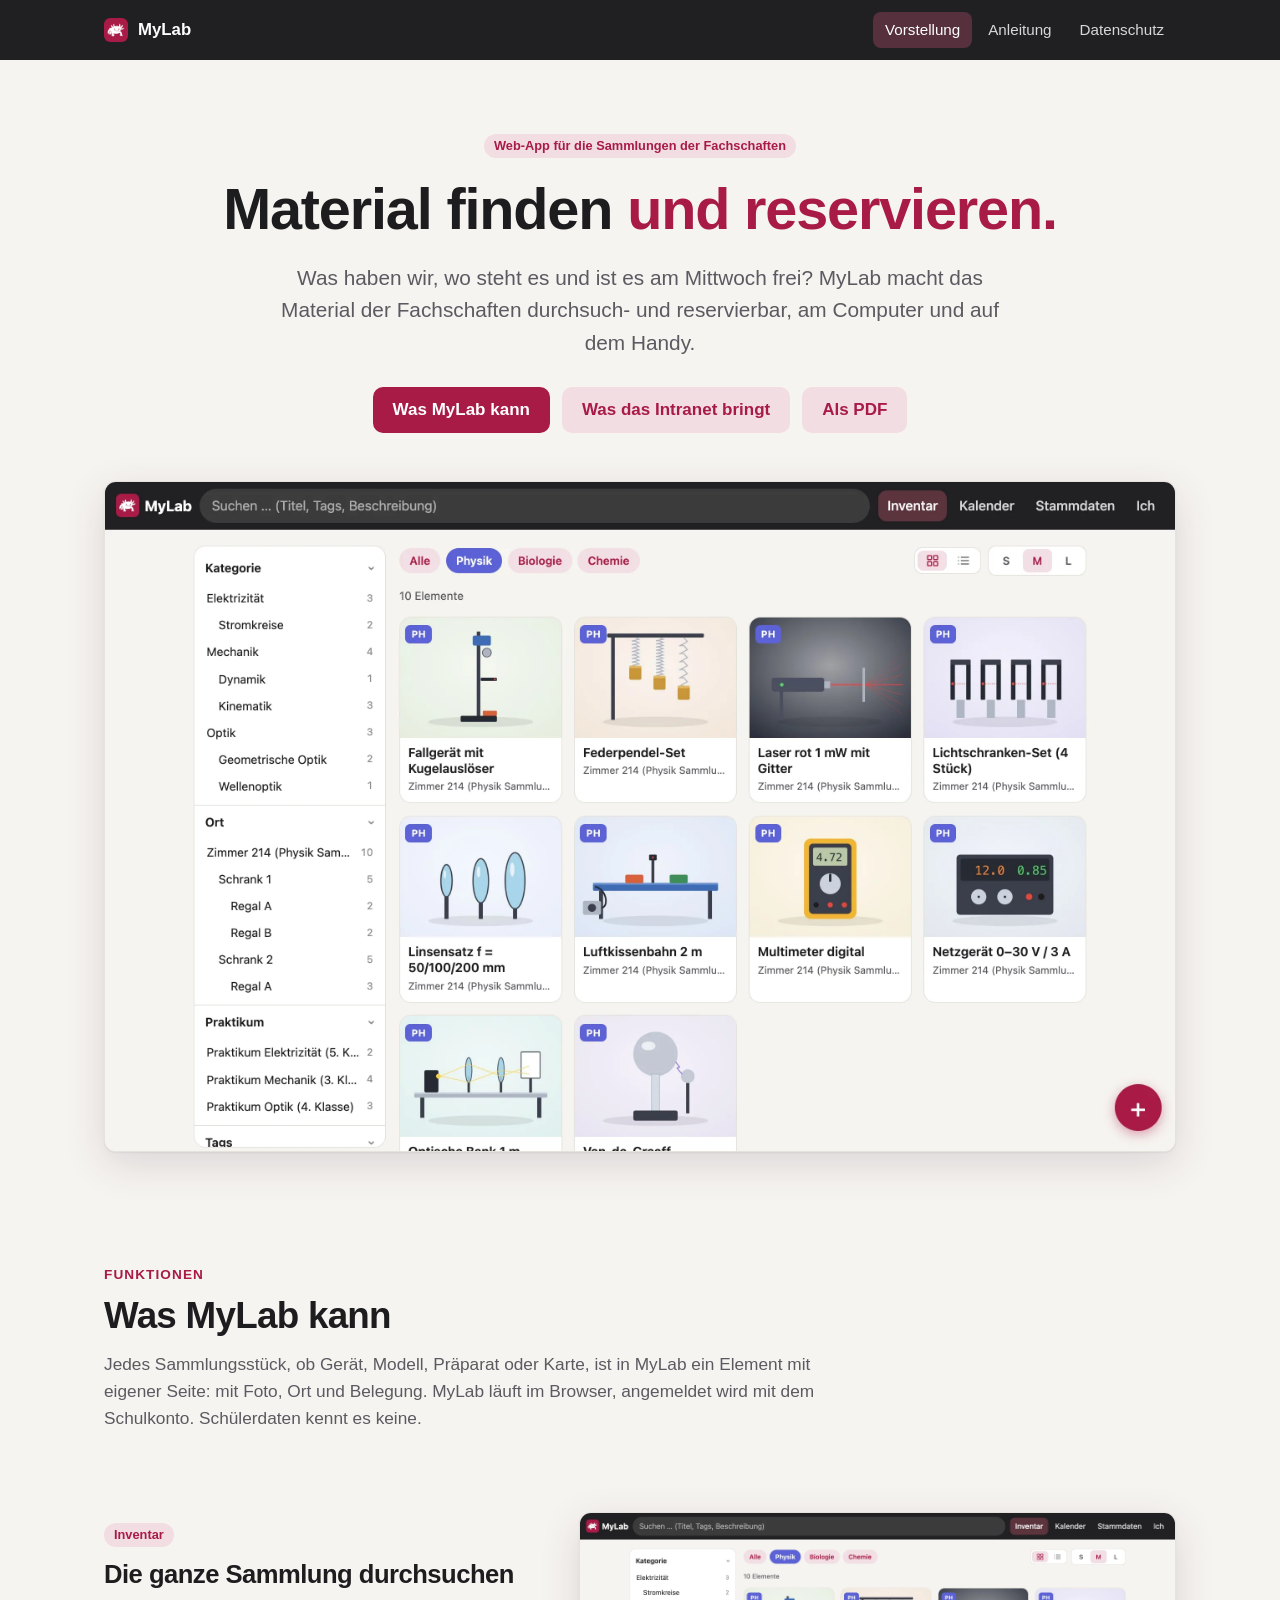
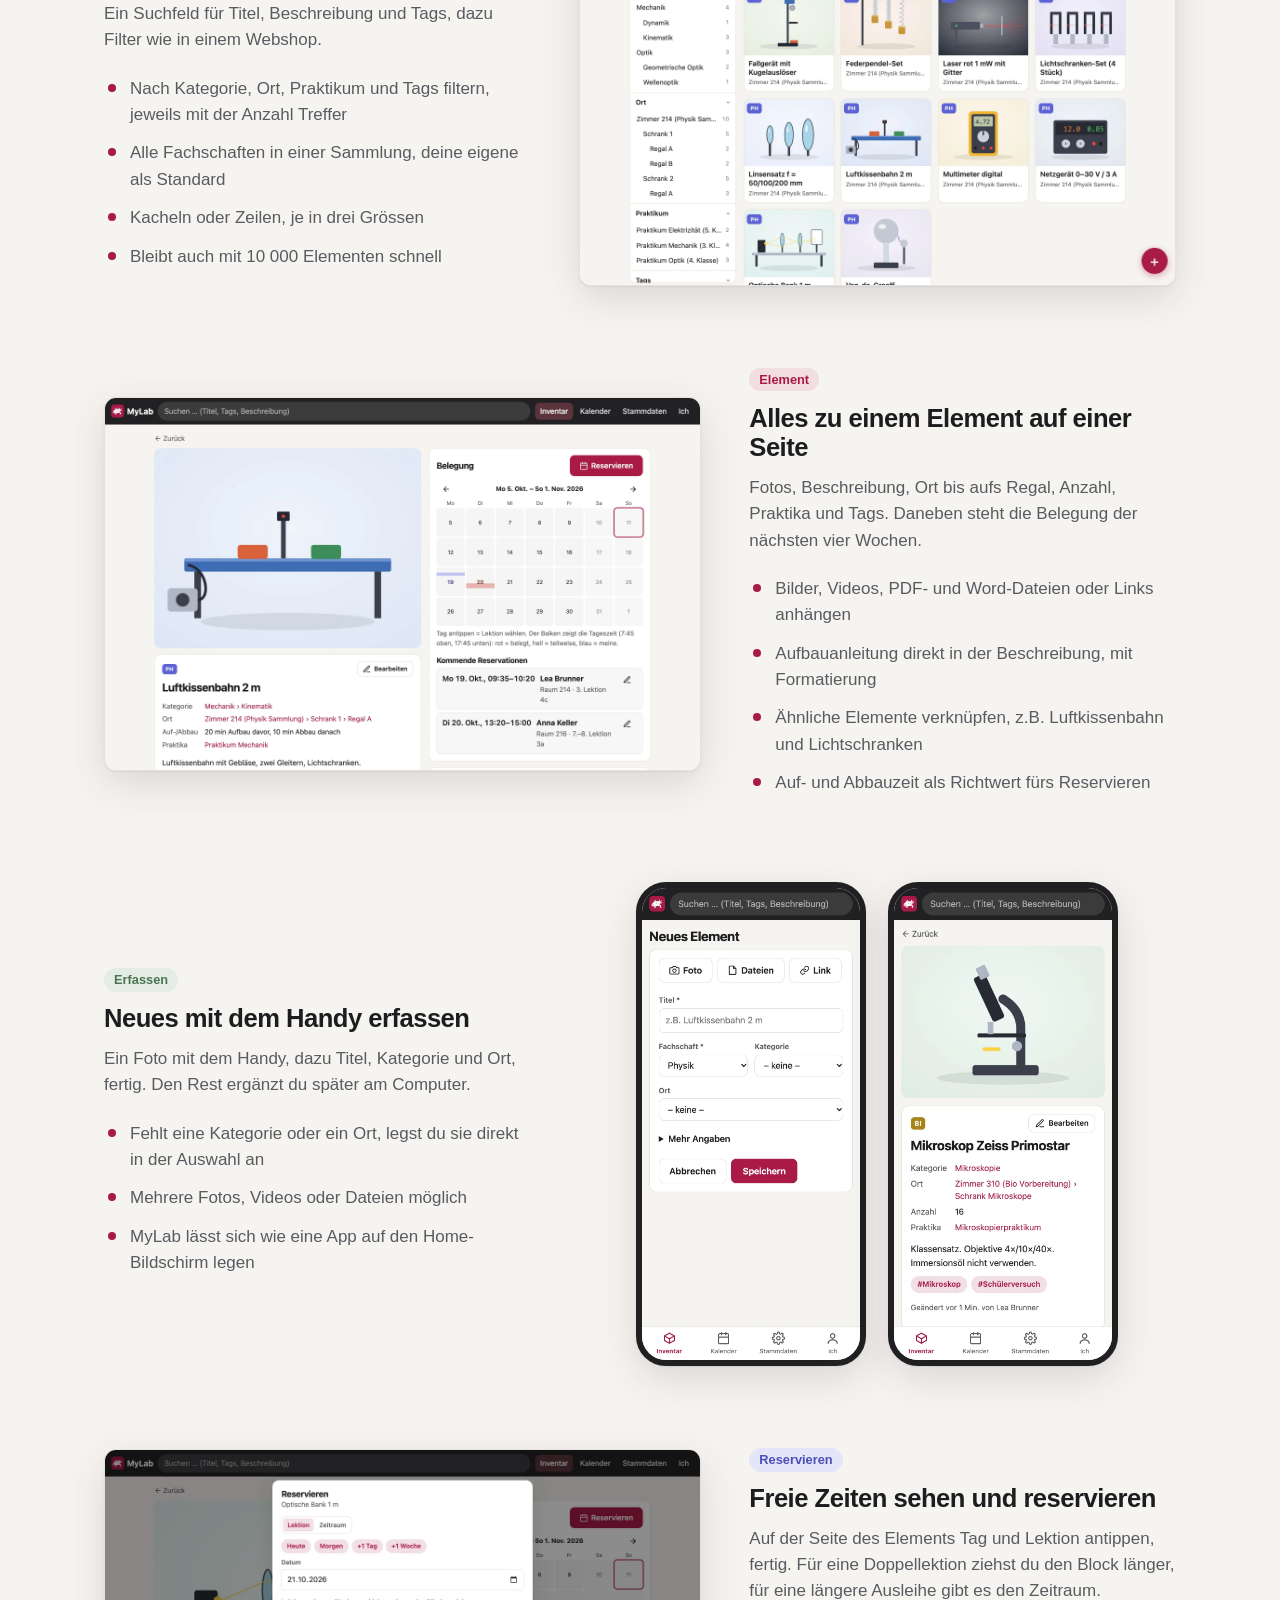
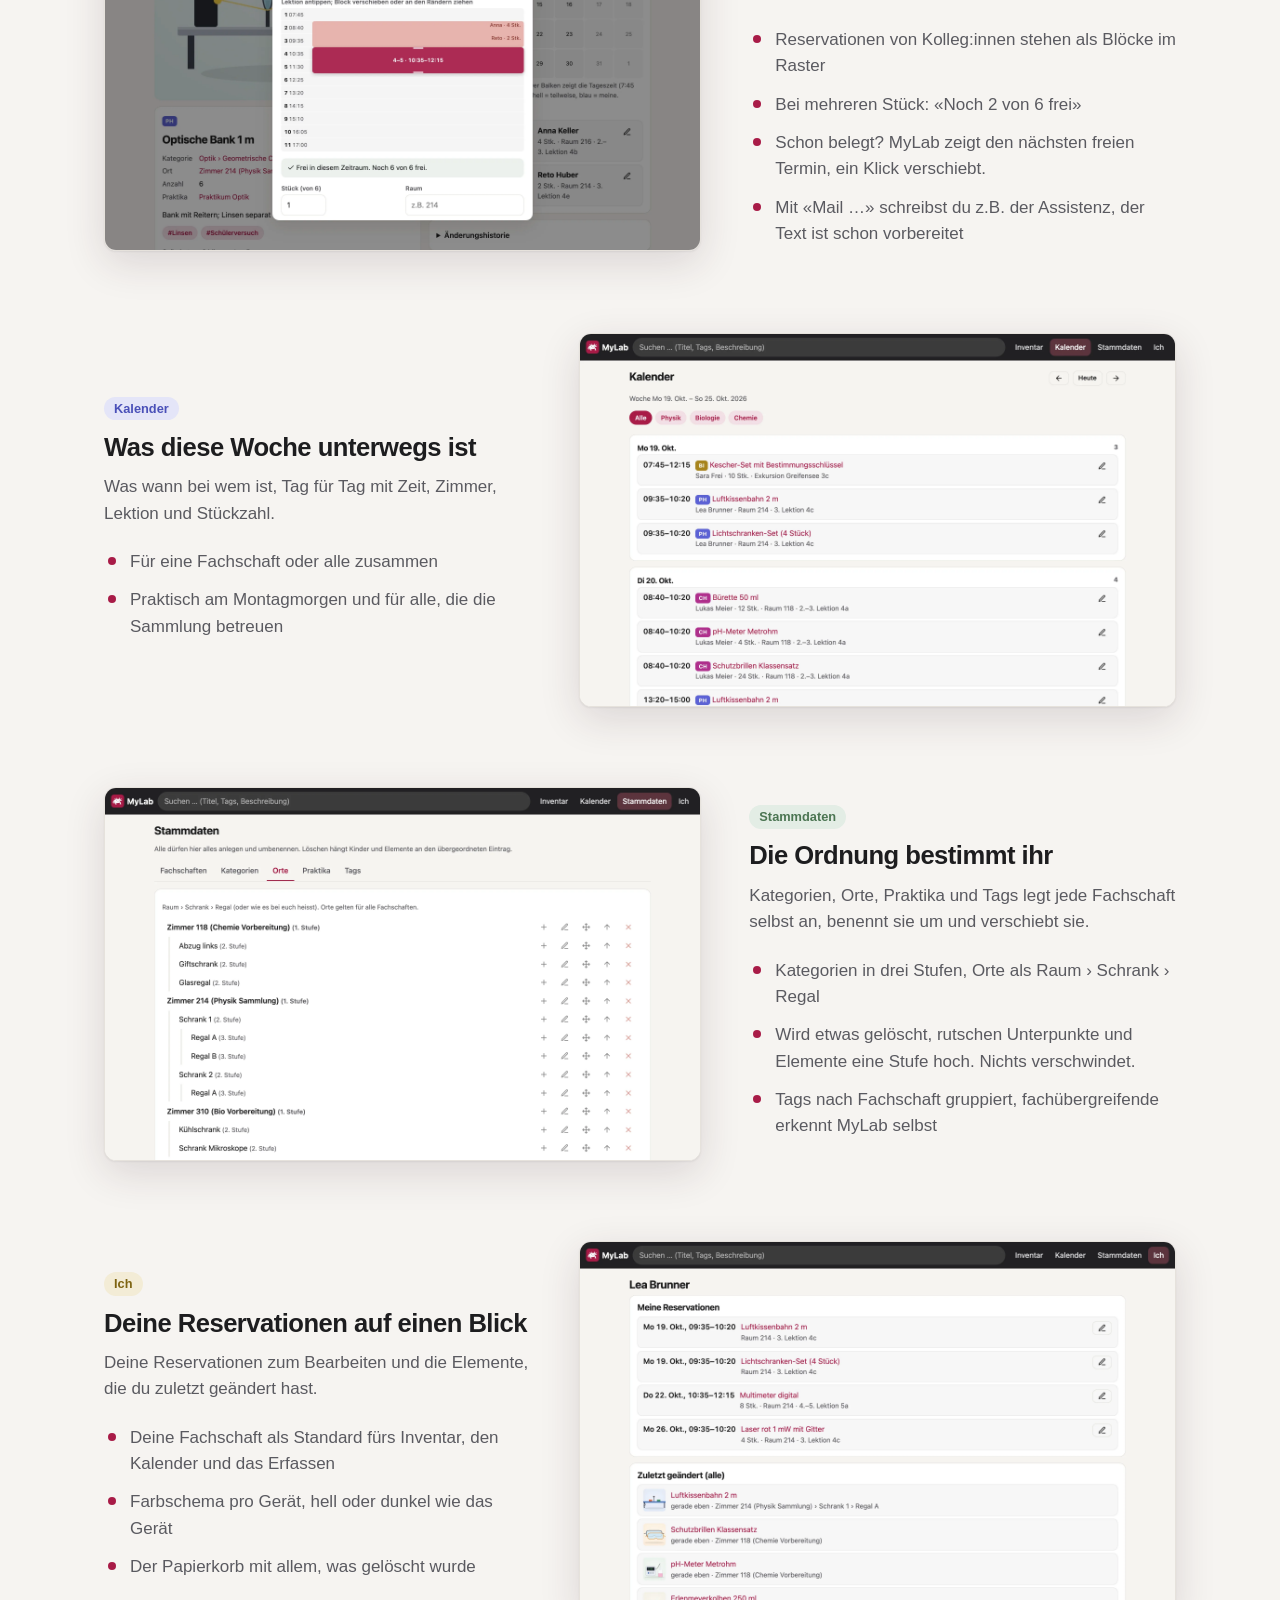
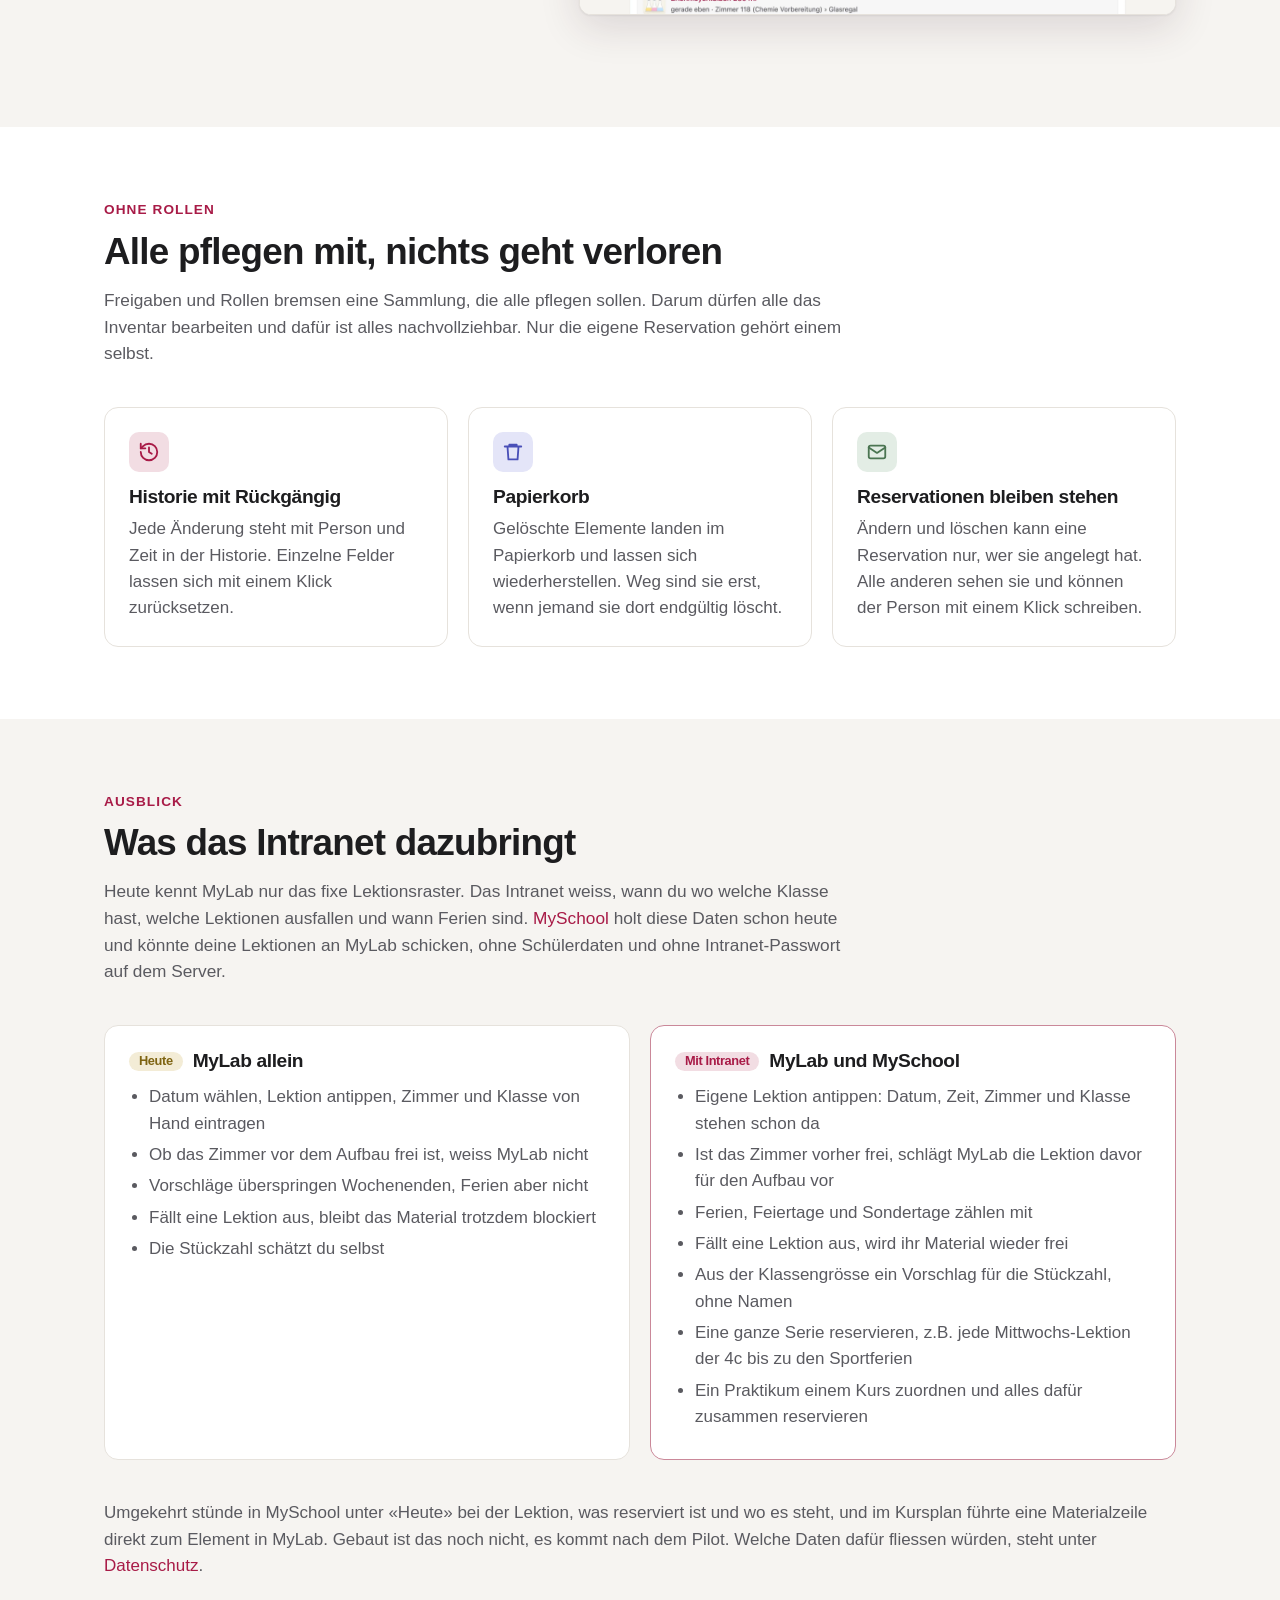
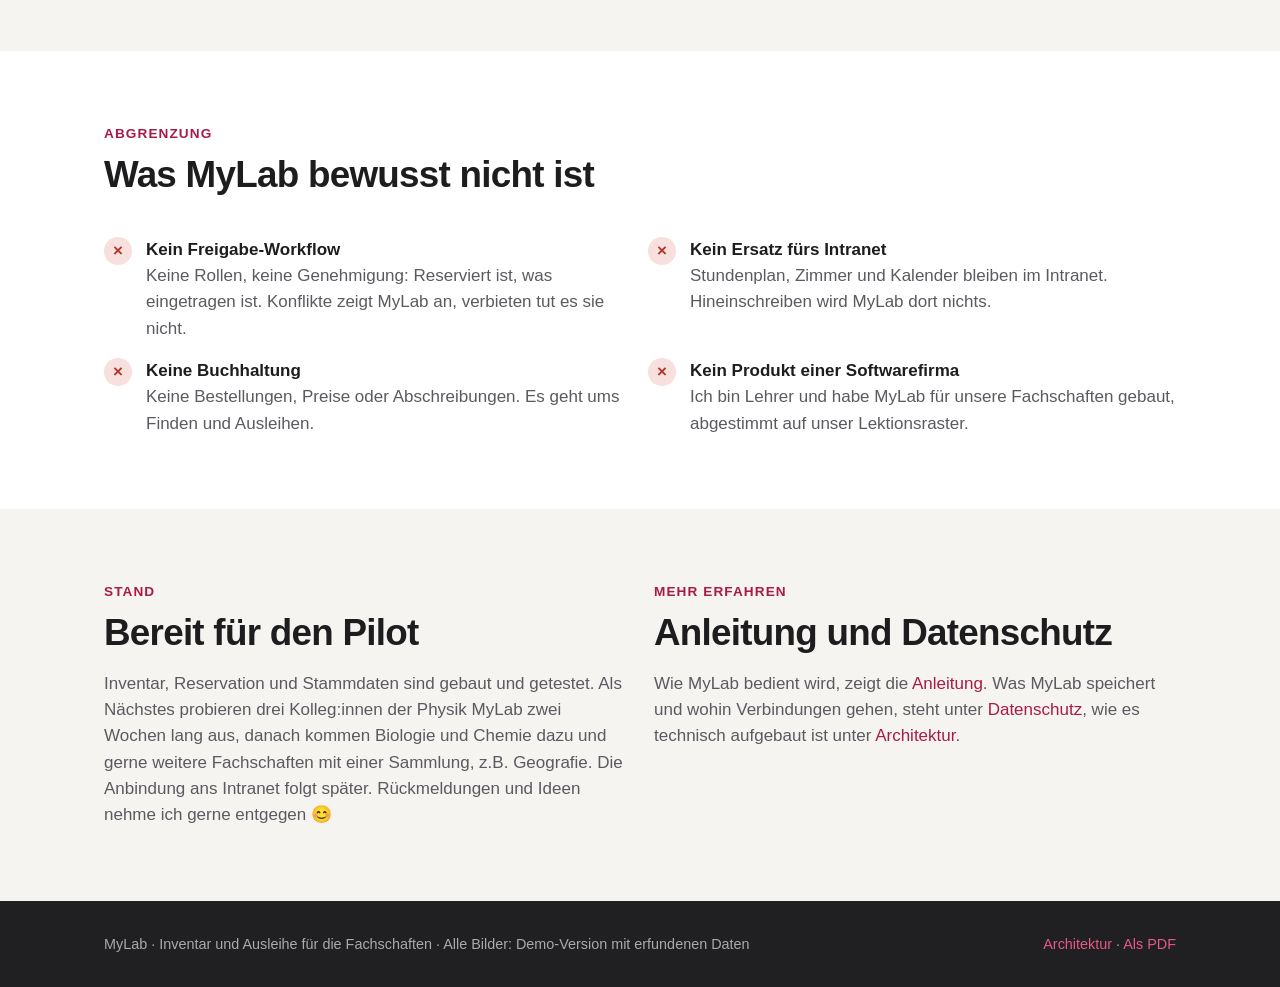
==== commit f3701c3c: "MyLab verschickt keine Mails mehr, fremde Reservationen nur ansehen; Reservieren ohne Lektion als Sc" ====
--- a/index.html
+++ b/index.html
@@ -94,13 +94,13 @@
       <div class="funktion umgekehrt">
         <div class="text">
           <span class="pille indigo">Reservieren</span>
-          <h3 style="margin-top:12px">Nach Lektion, nicht nach Uhrzeit</h3>
-          <p>Tag antippen, Lektion antippen, fertig. Für eine Doppellektion ziehst du den Block länger, für eine längere Ausleihe gibt es den Zeitraum.</p>
+          <h3 style="margin-top:12px">Freie Zeiten sehen und reservieren</h3>
+          <p>Auf der Seite des Elements Tag und Lektion antippen, fertig. Für eine Doppellektion ziehst du den Block länger, für eine längere Ausleihe gibt es den Zeitraum.</p>
           <ul>
             <li>Reservationen von Kolleg:innen stehen als Blöcke im Raster</li>
             <li>Bei mehreren Stück: «Noch 2 von 6 frei»</li>
             <li>Schon belegt? MyLab zeigt den nächsten freien Termin, ein Klick verschiebt.</li>
-            <li>Eine Mail geht an die Kolleg:innen davor und danach sowie an die Fachschaft</li>
+            <li>Mit «Mail …» schreibst du z.B. der Assistenz, der Text ist schon vorbereitet</li>
           </ul>
         </div>
         <div class="fenster"><img src="img/reservieren.webp" width="2560" height="1720" alt="Reservieren der optischen Bank am Mittwoch: Lektionsraster mit zwei fremden Reservationen in der 2. und 3. Lektion, gewählt sind die 4. und 5. Lektion, Hinweis «Noch 6 von 6 frei»"></div>
@@ -170,7 +170,7 @@
         <div class="karte gruen">
           <div class="symbol"><svg viewBox="0 0 24 24" fill="none" stroke="currentColor" stroke-width="2" stroke-linecap="round" stroke-linejoin="round"><rect x="3" y="5" width="18" height="14" rx="2"/><path d="M3 7l9 6 9-6"/></svg></div>
           <h3>Reservationen bleiben stehen</h3>
-          <p>Löschen kann eine Reservation nur, wer sie angelegt hat. Ändert jemand eine fremde (z.B. nach Absprache die Zeit), bekommt die Person sofort eine Mail.</p>
+          <p>Ändern und löschen kann eine Reservation nur, wer sie angelegt hat. Alle anderen sehen sie und können der Person mit einem Klick schreiben.</p>
         </div>
       </div>
     </div>
@@ -201,7 +201,7 @@
             <li>Eigene Lektion antippen: Datum, Zeit, Zimmer und Klasse stehen schon da</li>
             <li>Ist das Zimmer vorher frei, schlägt MyLab die Lektion davor für den Aufbau vor</li>
             <li>Ferien, Feiertage und Sondertage zählen mit</li>
-            <li>Fällt eine Lektion aus, wird ihr Material frei und wer darauf gewartet hat, bekommt eine Mail</li>
+            <li>Fällt eine Lektion aus, wird ihr Material wieder frei</li>
             <li>Aus der Klassengrösse ein Vorschlag für die Stückzahl, ohne Namen</li>
             <li>Eine ganze Serie reservieren, z.B. jede Mittwochs-Lektion der 4c bis zu den Sportferien</li>
             <li>Ein Praktikum einem Kurs zuordnen und alles dafür zusammen reservieren</li>
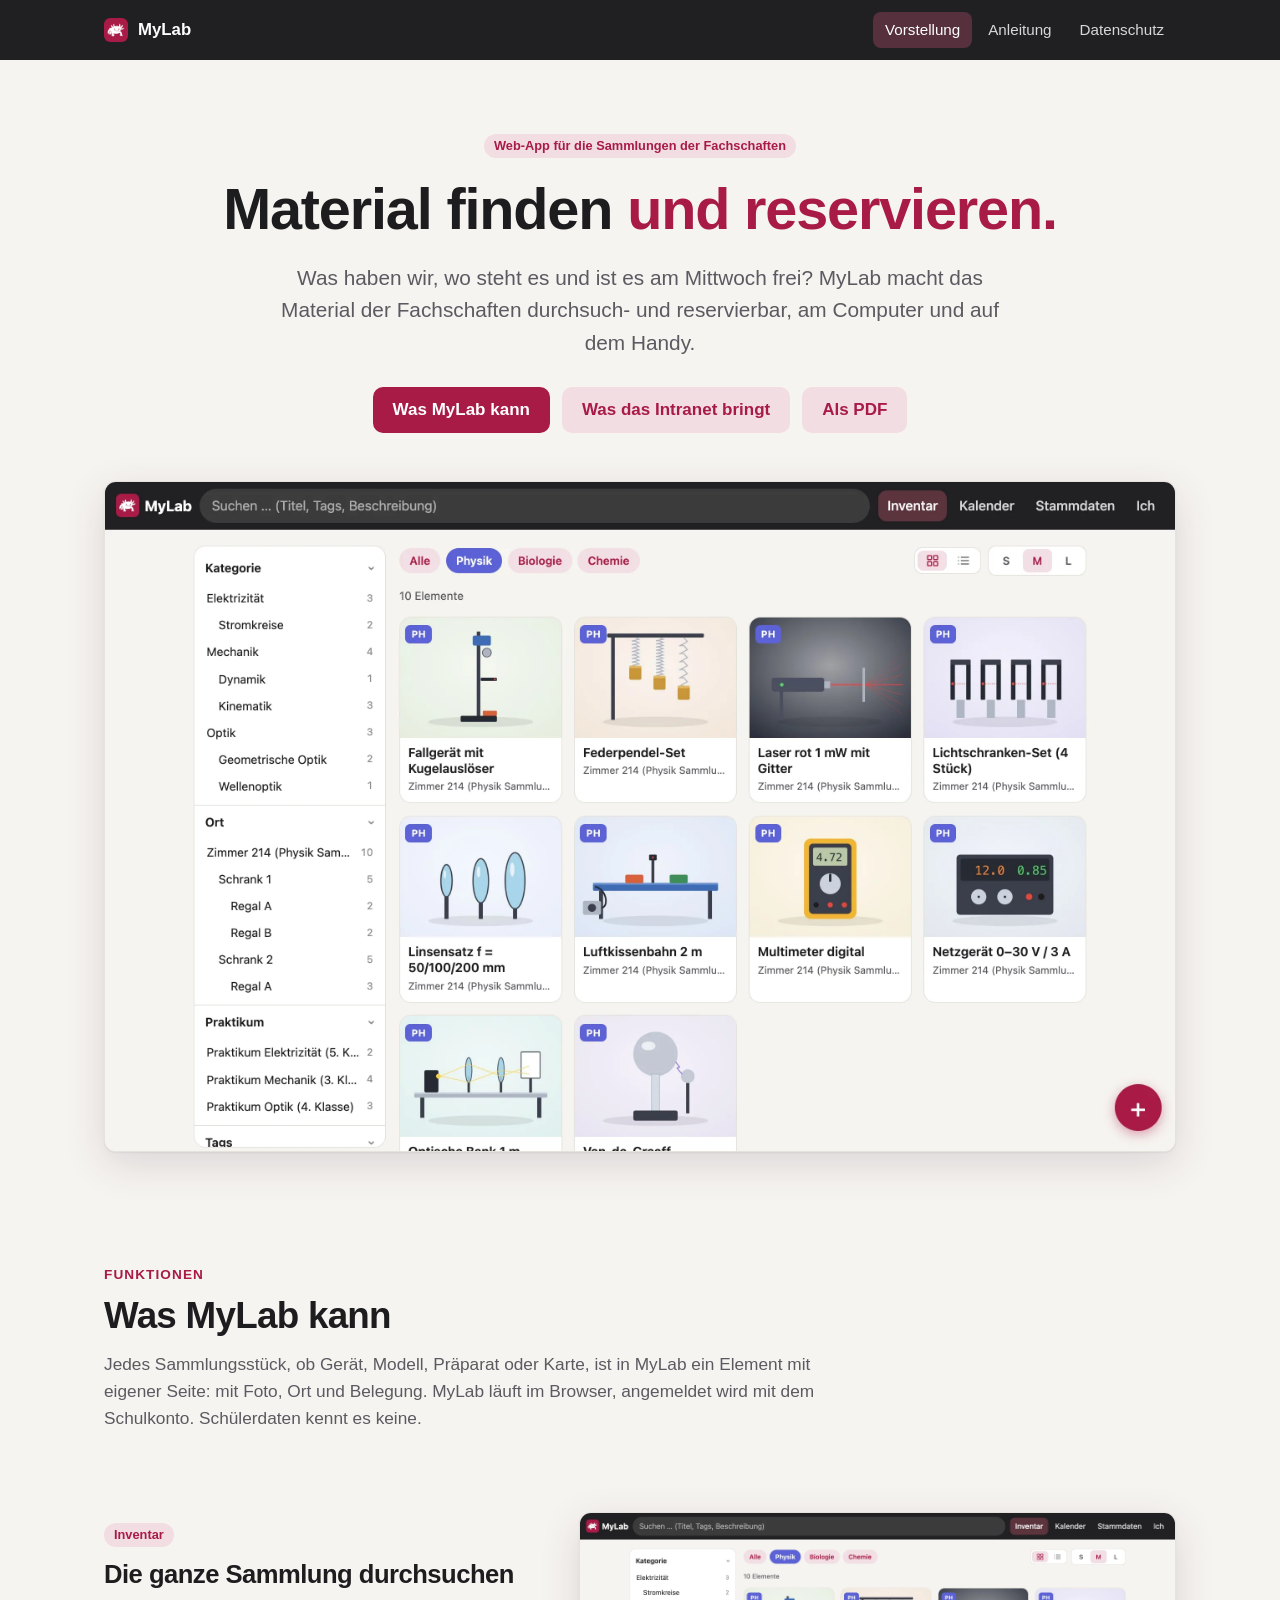
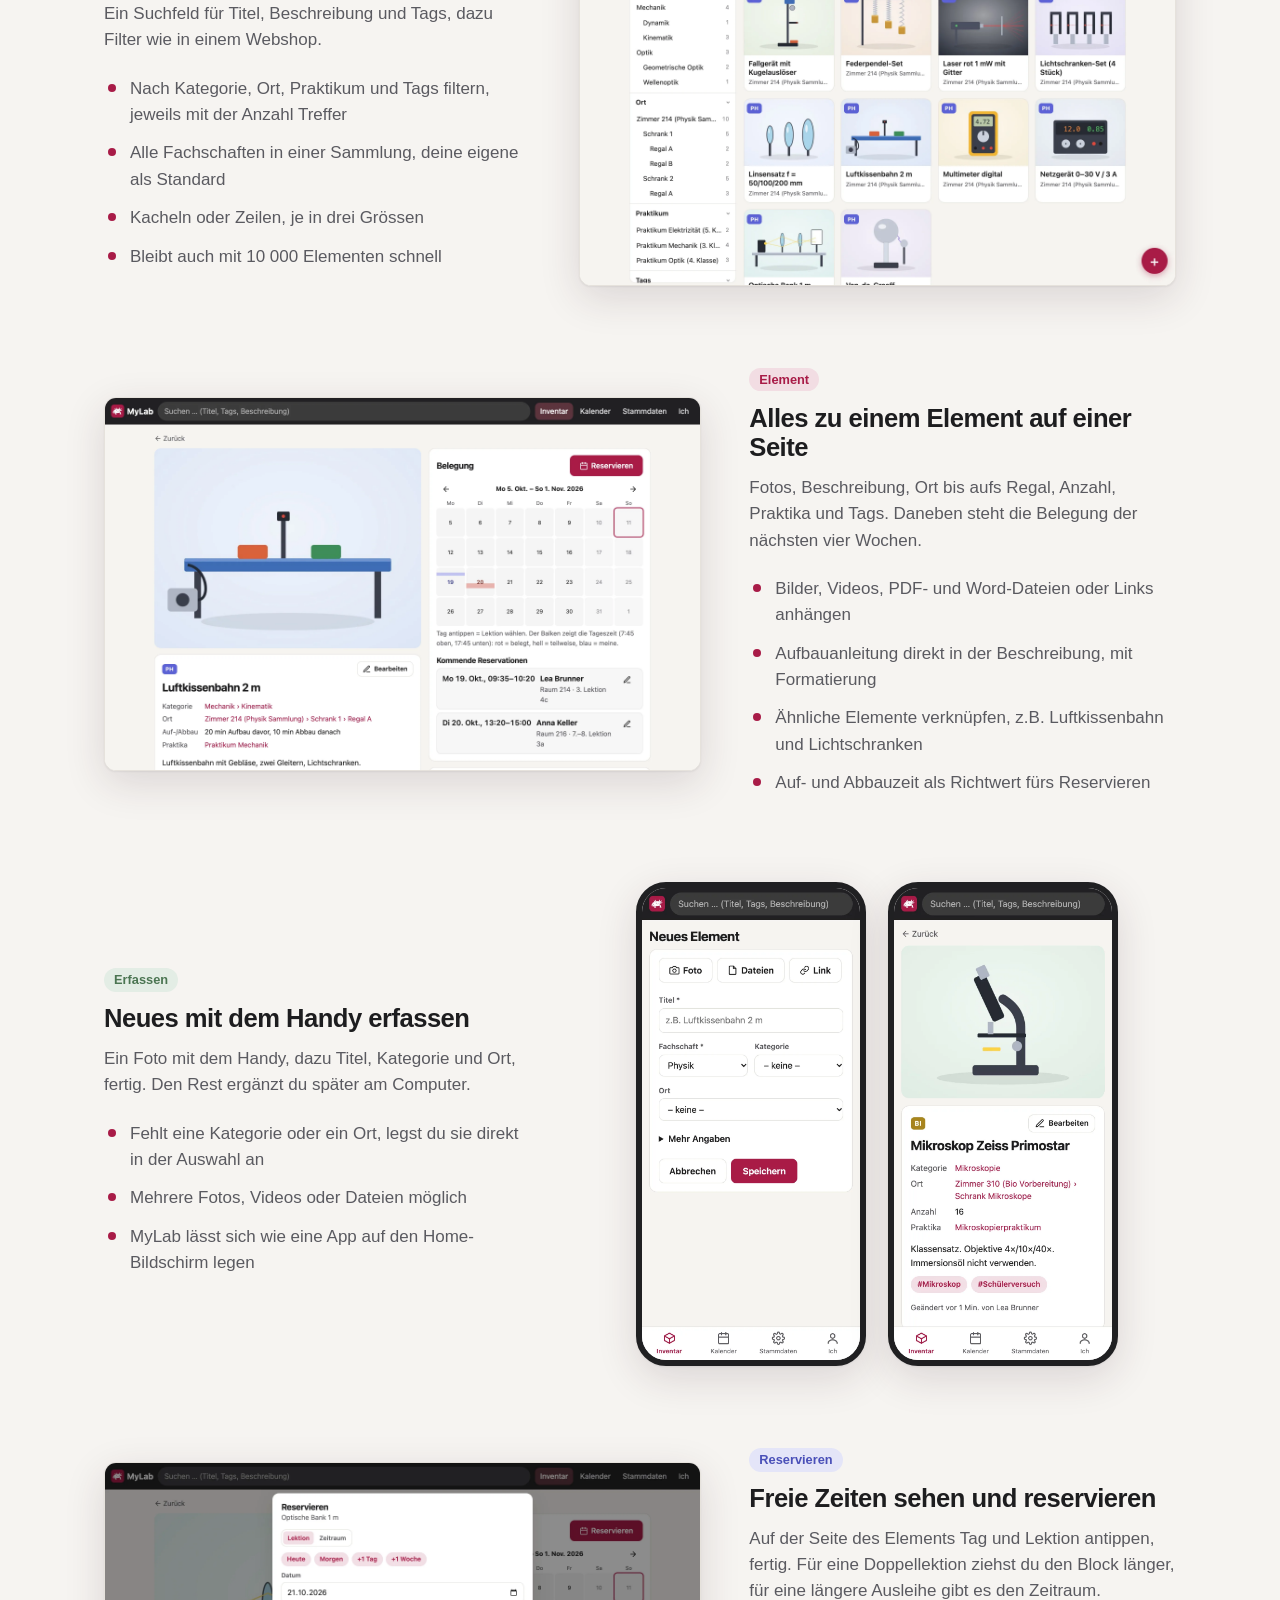
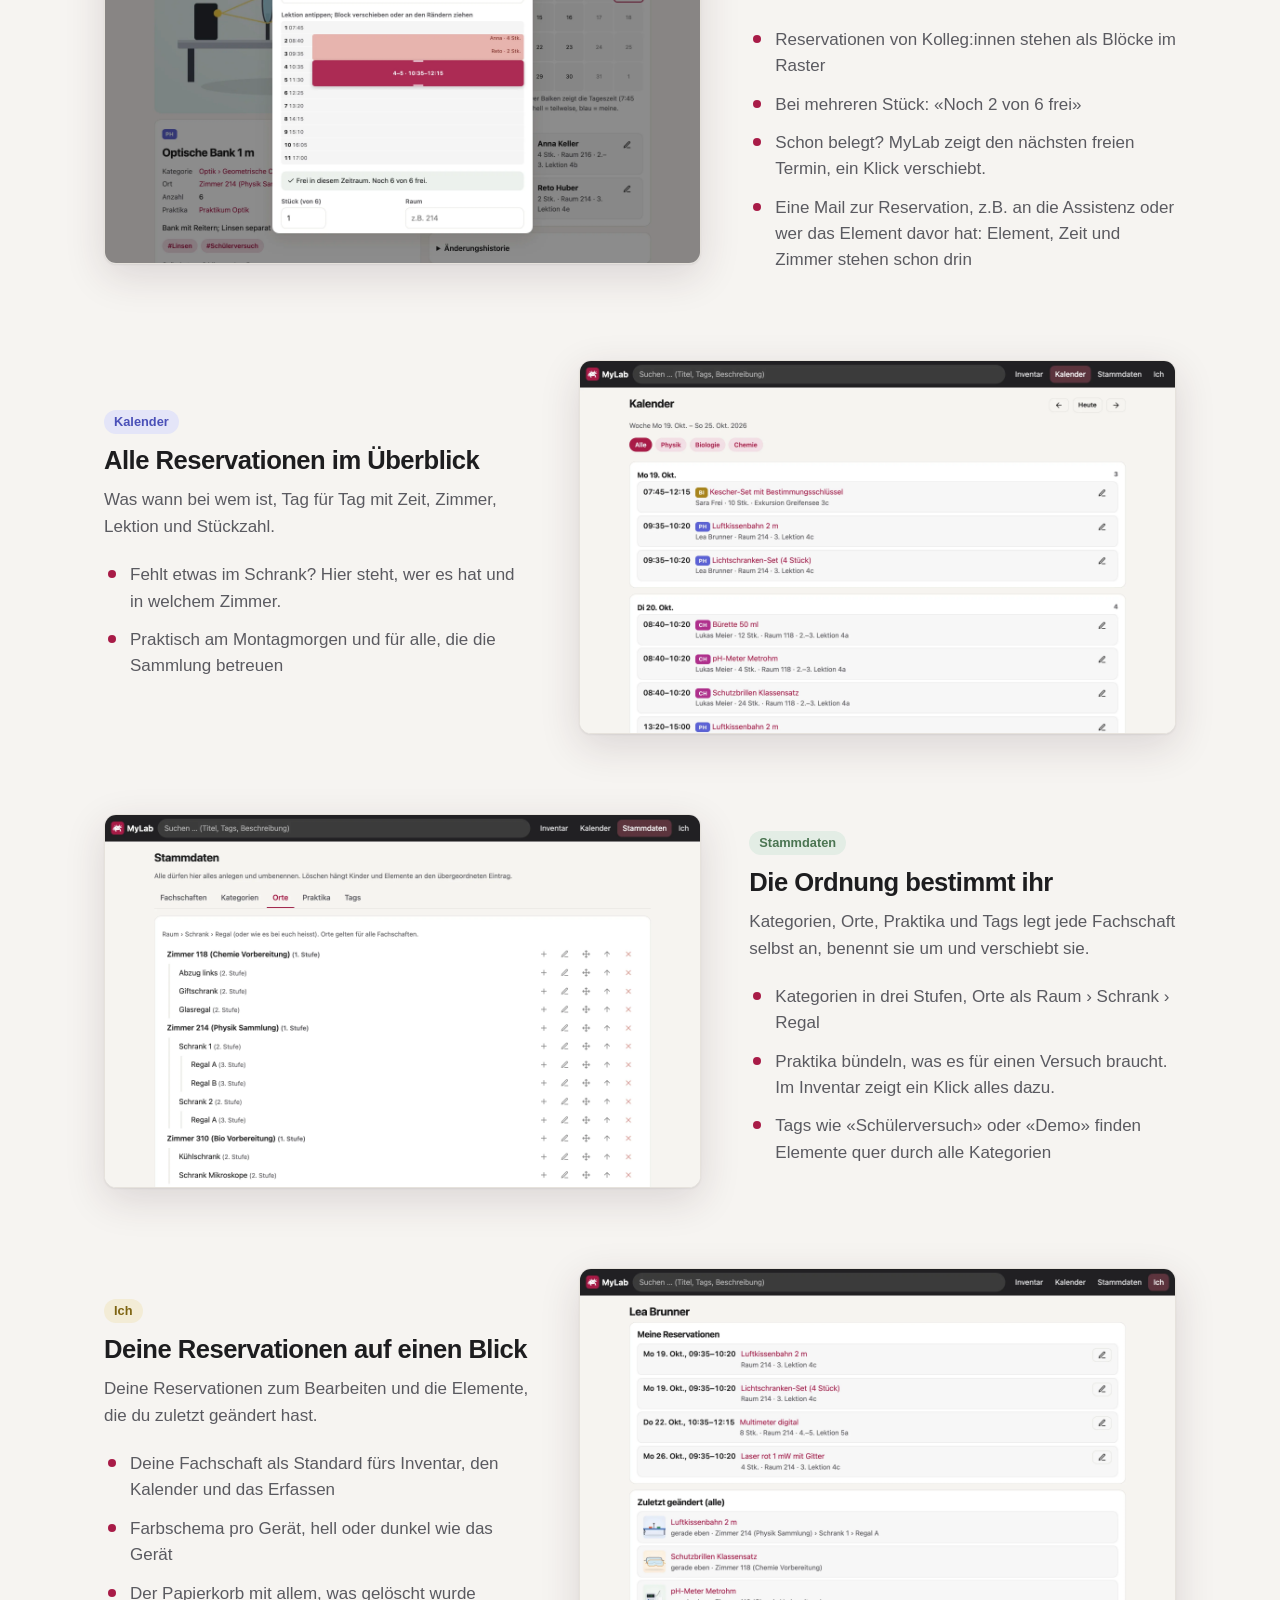
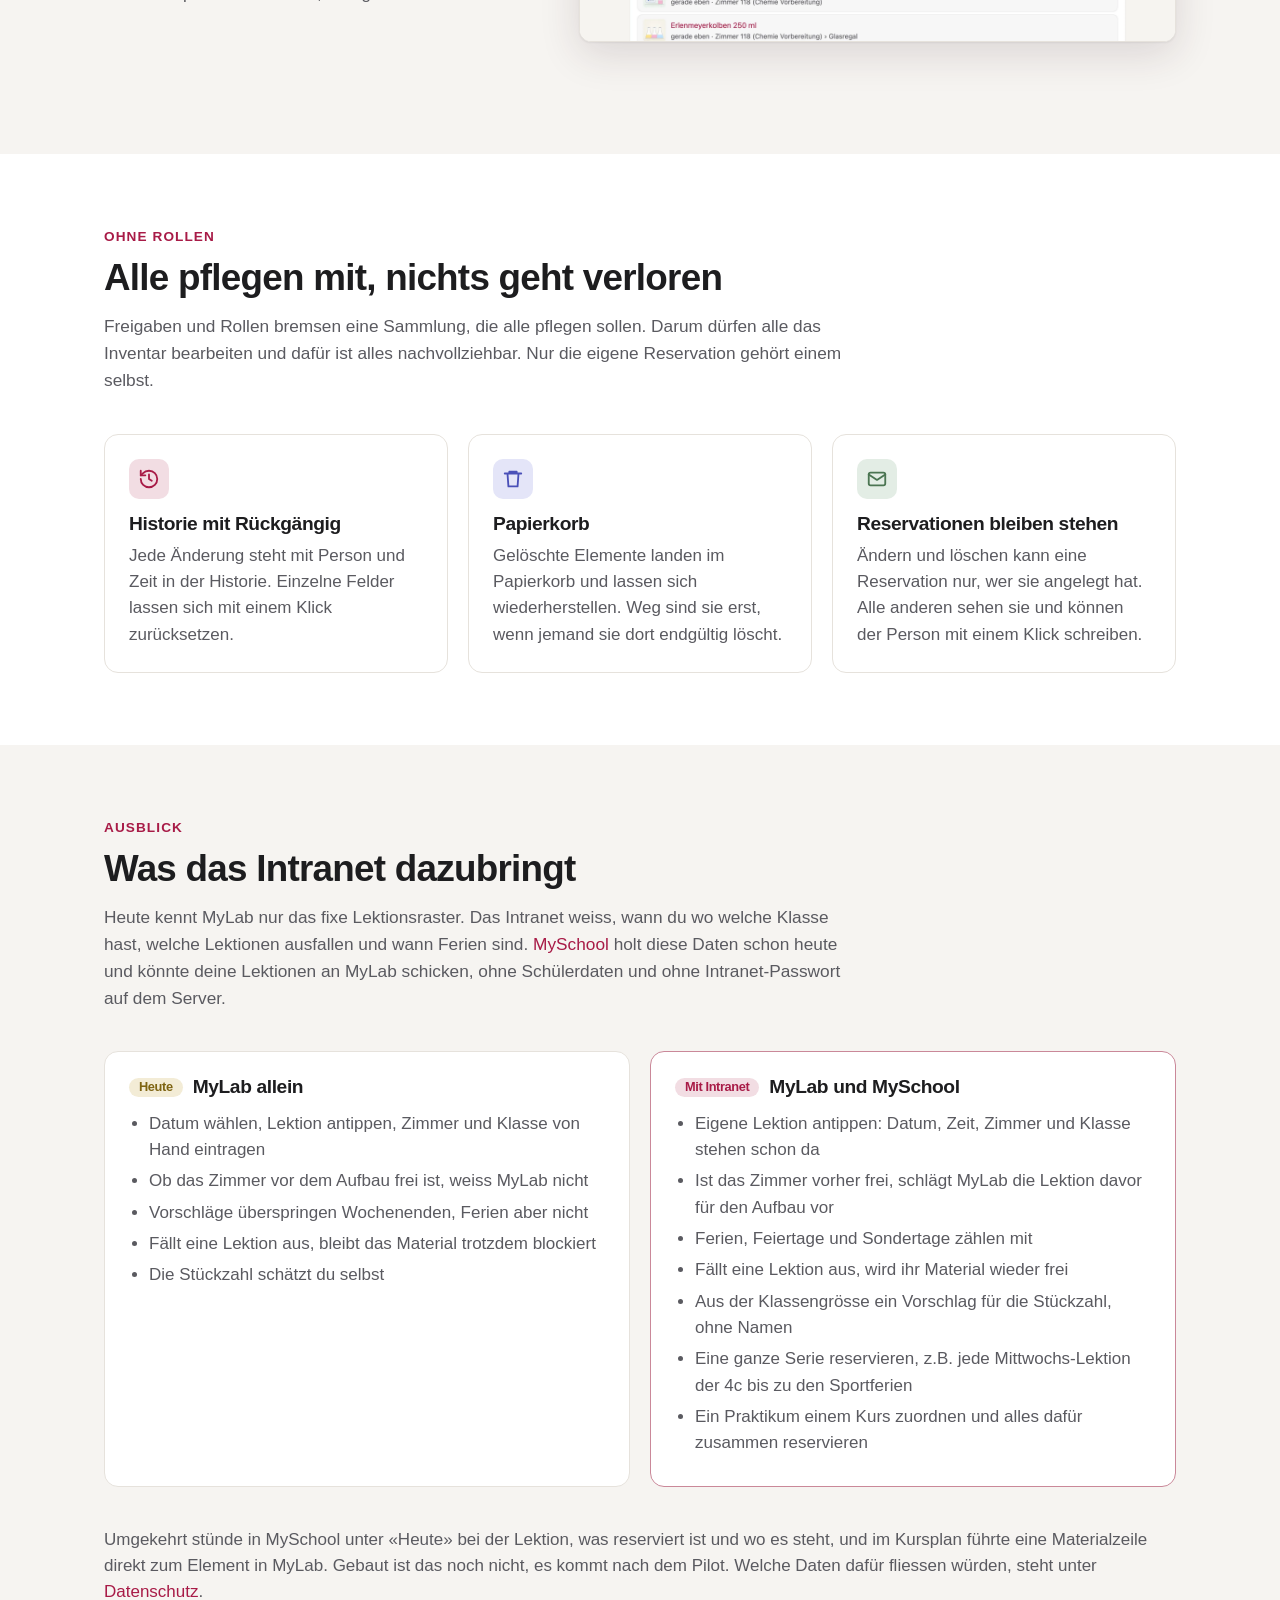
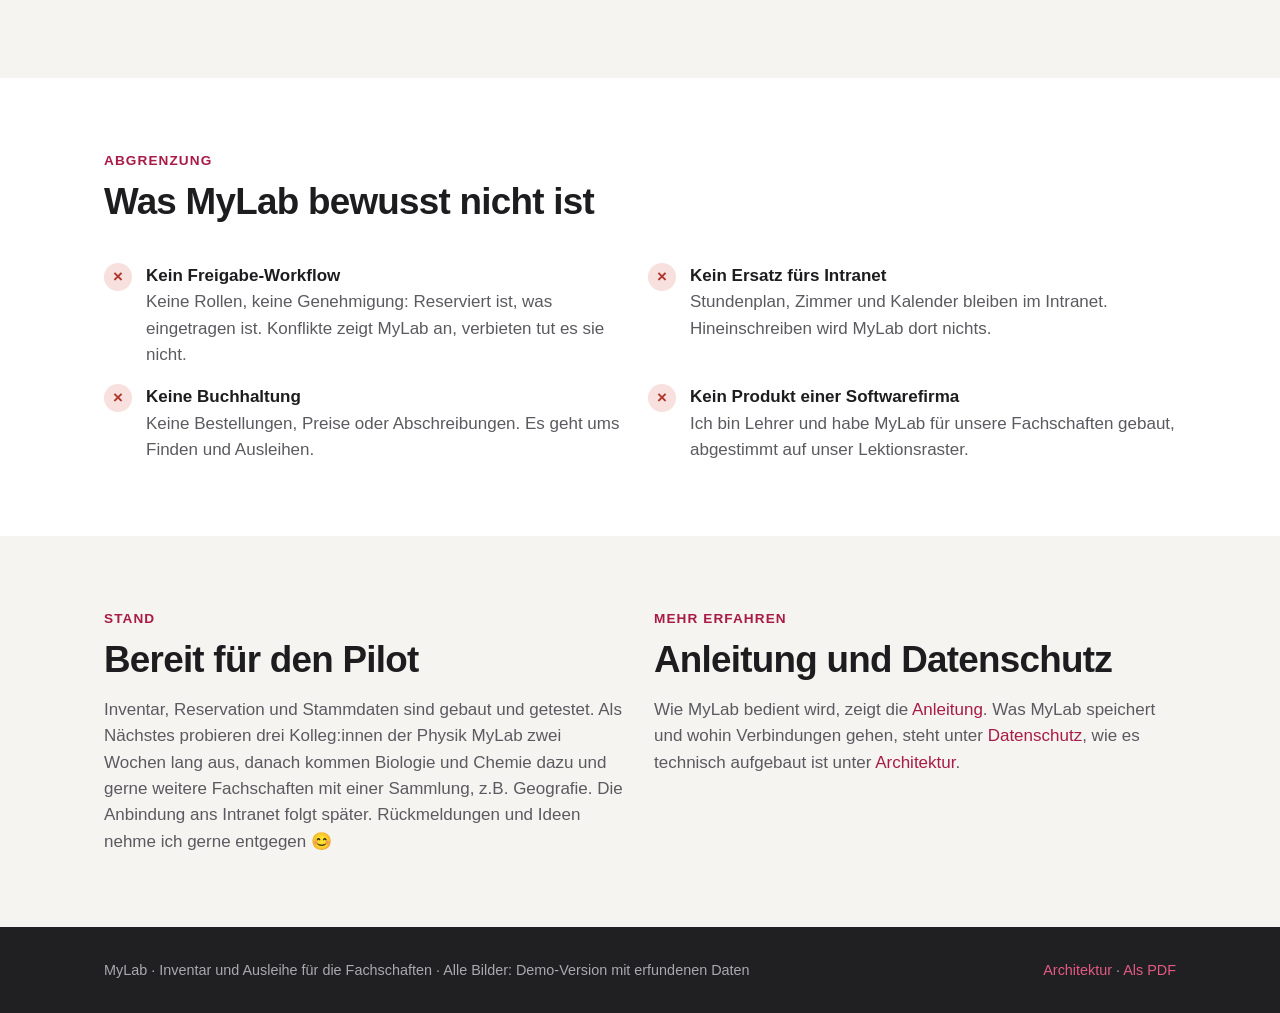
==== commit 8ff6f131: "Vorstellung schärfer formuliert: Mail, Überblick, Praktika und Tags; Löschen mit oder ohne Inhalt in" ====
--- a/index.html
+++ b/index.html
@@ -100,7 +100,7 @@
             <li>Reservationen von Kolleg:innen stehen als Blöcke im Raster</li>
             <li>Bei mehreren Stück: «Noch 2 von 6 frei»</li>
             <li>Schon belegt? MyLab zeigt den nächsten freien Termin, ein Klick verschiebt.</li>
-            <li>Mit «Mail …» schreibst du z.B. der Assistenz, der Text ist schon vorbereitet</li>
+            <li>Eine Mail zur Reservation, z.B. an die Assistenz oder wer das Element davor hat: Element, Zeit und Zimmer stehen schon drin</li>
           </ul>
         </div>
         <div class="fenster"><img src="img/reservieren.webp" width="2560" height="1720" alt="Reservieren der optischen Bank am Mittwoch: Lektionsraster mit zwei fremden Reservationen in der 2. und 3. Lektion, gewählt sind die 4. und 5. Lektion, Hinweis «Noch 6 von 6 frei»"></div>
@@ -109,10 +109,10 @@
       <div class="funktion">
         <div class="text">
           <span class="pille indigo">Kalender</span>
-          <h3 style="margin-top:12px">Was diese Woche unterwegs ist</h3>
+          <h3 style="margin-top:12px">Alle Reservationen im Überblick</h3>
           <p>Was wann bei wem ist, Tag für Tag mit Zeit, Zimmer, Lektion und Stückzahl.</p>
           <ul>
-            <li>Für eine Fachschaft oder alle zusammen</li>
+            <li>Fehlt etwas im Schrank? Hier steht, wer es hat und in welchem Zimmer.</li>
             <li>Praktisch am Montagmorgen und für alle, die die Sammlung betreuen</li>
           </ul>
         </div>
@@ -126,8 +126,8 @@
           <p>Kategorien, Orte, Praktika und Tags legt jede Fachschaft selbst an, benennt sie um und verschiebt sie.</p>
           <ul>
             <li>Kategorien in drei Stufen, Orte als Raum › Schrank › Regal</li>
-            <li>Wird etwas gelöscht, rutschen Unterpunkte und Elemente eine Stufe hoch. Nichts verschwindet.</li>
-            <li>Tags nach Fachschaft gruppiert, fachübergreifende erkennt MyLab selbst</li>
+            <li>Praktika bündeln, was es für einen Versuch braucht. Im Inventar zeigt ein Klick alles dazu.</li>
+            <li>Tags wie «Schülerversuch» oder «Demo» finden Elemente quer durch alle Kategorien</li>
           </ul>
         </div>
         <div class="fenster"><img src="img/stammdaten.webp" width="2560" height="1600" alt="Stammdaten, Reiter Orte: Zimmer mit Schränken und Regalen als Baum"></div>
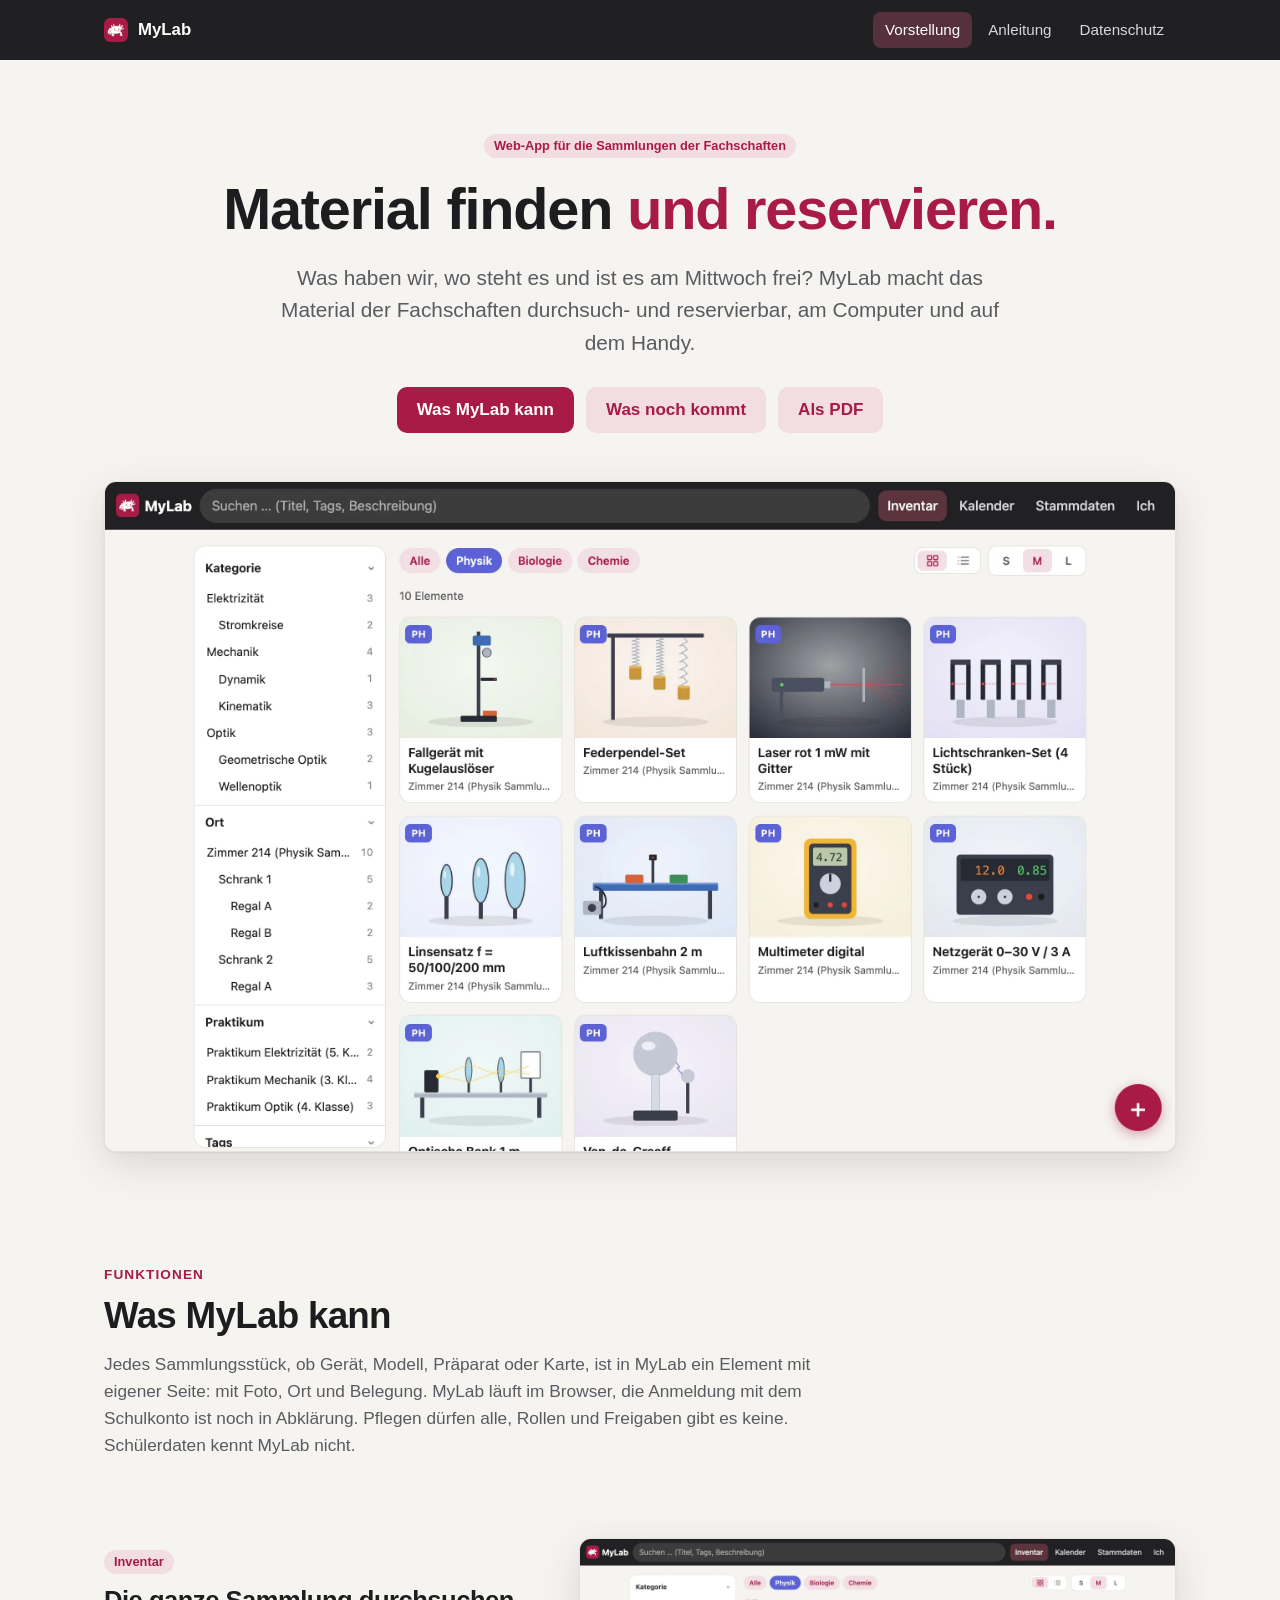
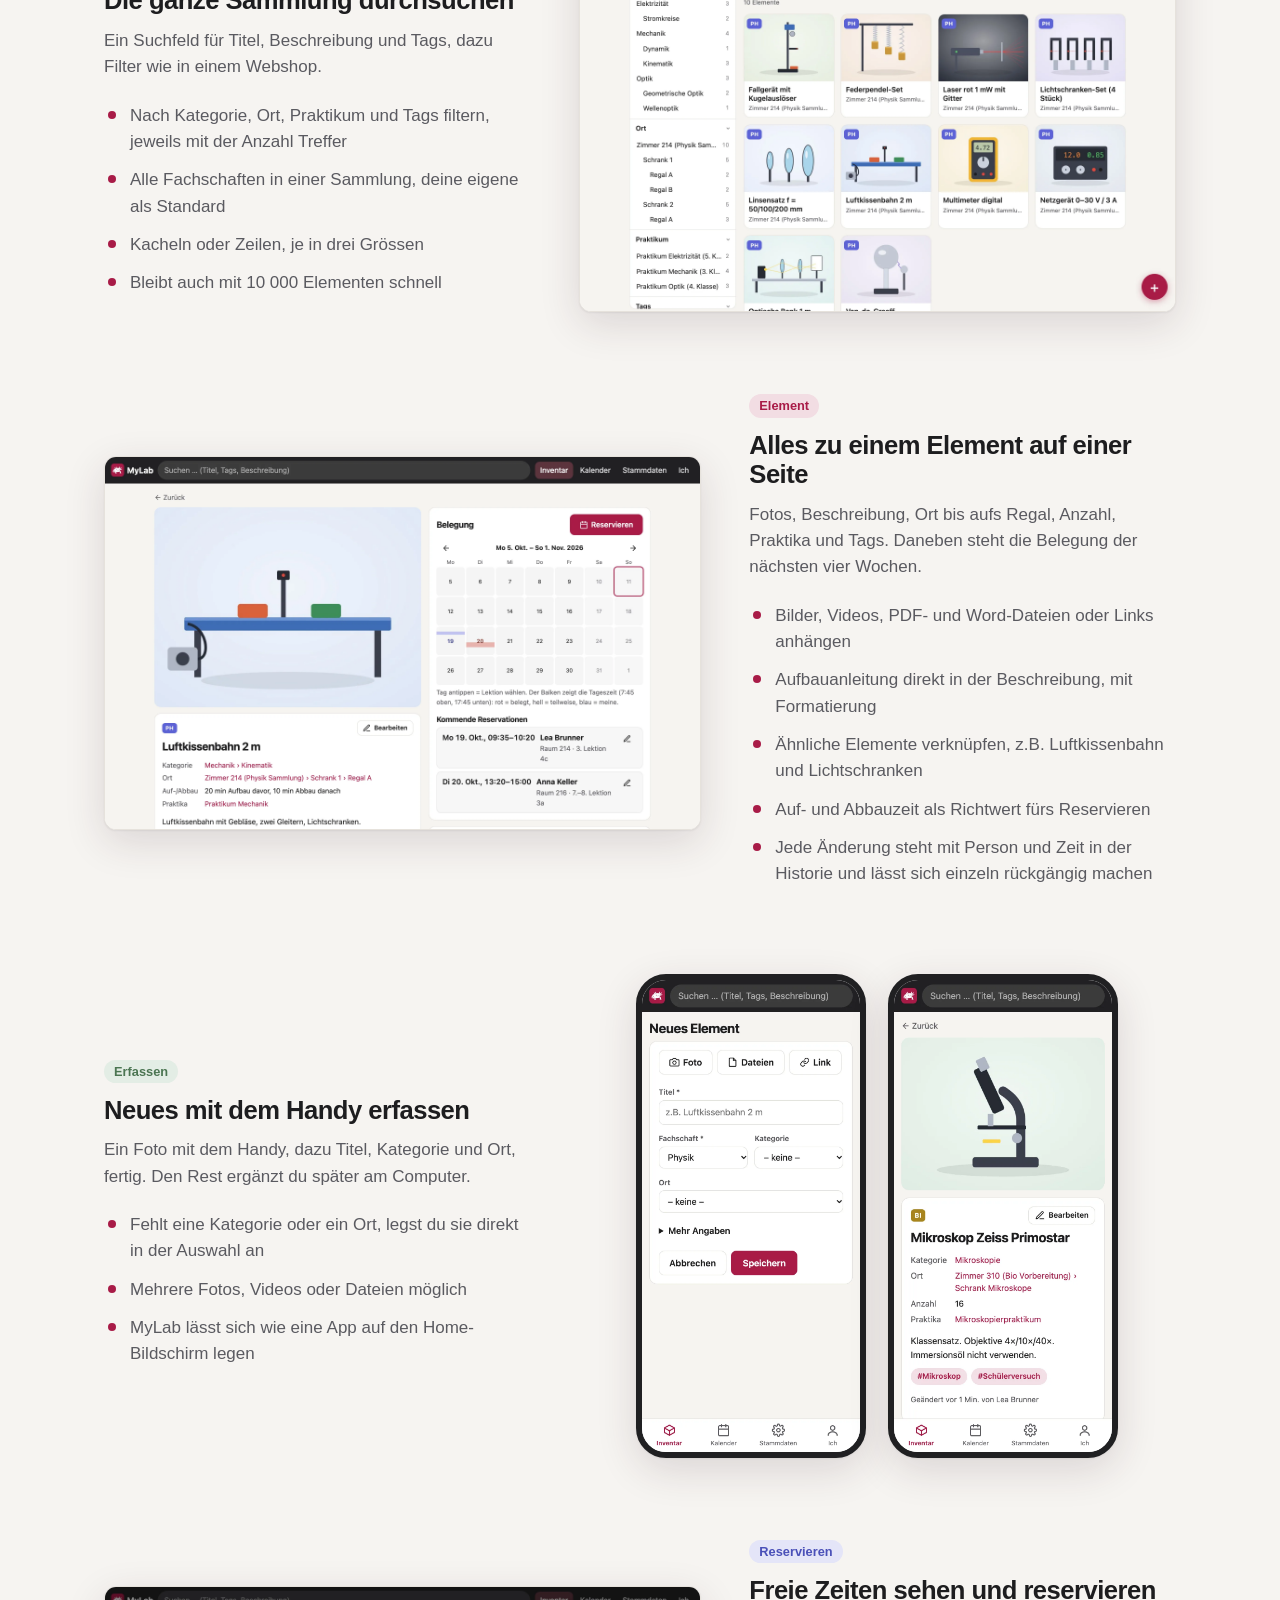
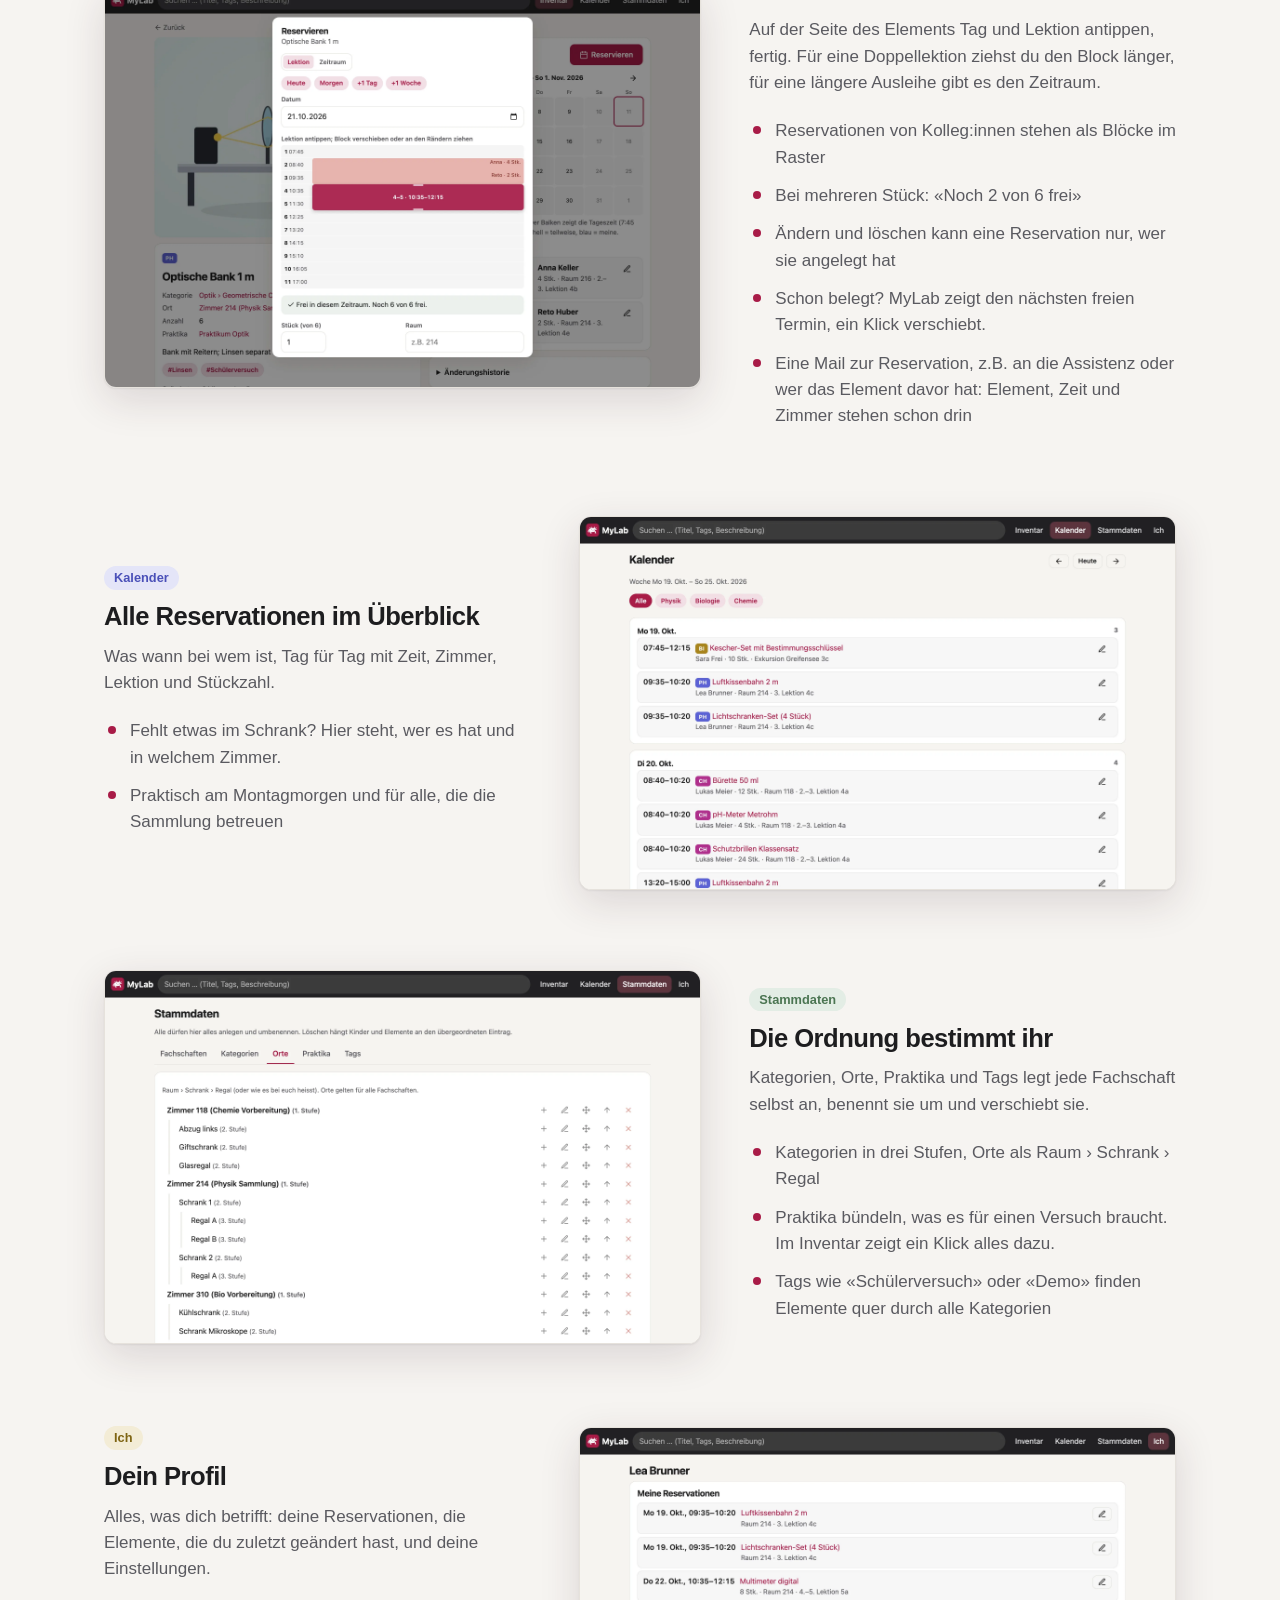
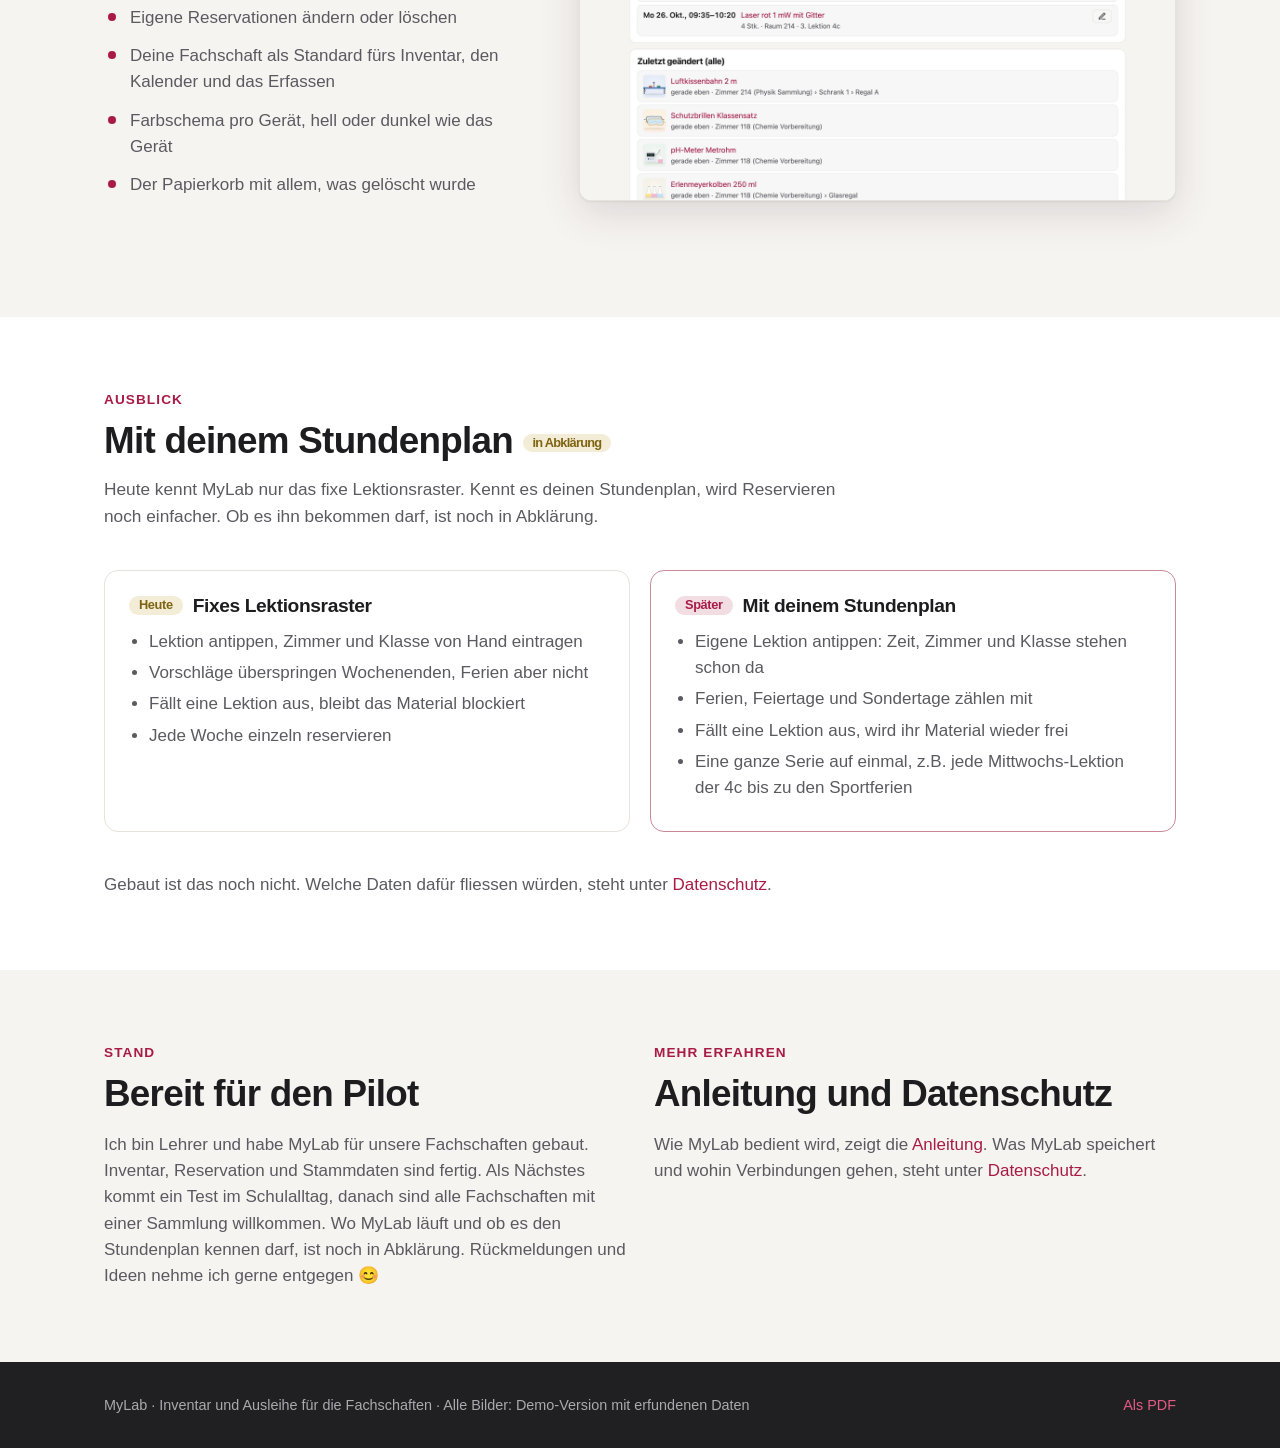
==== commit adc85ed7: "Offenes als «in Abklärung»: Server, Anmeldung und Stundenplan; Abgrenzung, Ohne Rollen und Architekt" ====
--- a/index.html
+++ b/index.html
@@ -29,7 +29,7 @@
       <p class="lead">Was haben wir, wo steht es und ist es am Mittwoch frei? MyLab macht das Material der Fachschaften durchsuch- und reservierbar, am Computer und auf dem Handy.</p>
       <div class="knoepfe">
         <a class="knopf" href="#funktionen">Was MyLab kann</a>
-        <a class="knopf leise" href="#sync">Was das Intranet bringt</a>
+        <a class="knopf leise" href="#sync">Was noch kommt</a>
         <a class="knopf leise" href="MyLab-Vorstellung.pdf">Als PDF</a>
       </div>
       <div class="fenster"><img src="img/liste.webp" width="2560" height="1600" alt="Die Inventarliste der Physik: Kacheln mit Bild, Titel und Ort, links Filter nach Kategorie, Ort, Praktikum und Tags mit Zählern."></div>
@@ -41,7 +41,7 @@
       <div class="abschnitt-kopf">
         <div class="kicker">Funktionen</div>
         <h2>Was MyLab kann</h2>
-        <p>Jedes Sammlungsstück, ob Gerät, Modell, Präparat oder Karte, ist in MyLab ein Element mit eigener Seite: mit Foto, Ort und Belegung. MyLab läuft im Browser, angemeldet wird mit dem Schulkonto. Schülerdaten kennt es keine.</p>
+        <p>Jedes Sammlungsstück, ob Gerät, Modell, Präparat oder Karte, ist in MyLab ein Element mit eigener Seite: mit Foto, Ort und Belegung. MyLab läuft im Browser, die Anmeldung mit dem Schulkonto ist noch in Abklärung. Pflegen dürfen alle, Rollen und Freigaben gibt es keine. Schülerdaten kennt MyLab nicht.</p>
       </div>
 
       <div class="funktion">
@@ -69,6 +69,7 @@
             <li>Aufbauanleitung direkt in der Beschreibung, mit Formatierung</li>
             <li>Ähnliche Elemente verknüpfen, z.B. Luftkissenbahn und Lichtschranken</li>
             <li>Auf- und Abbauzeit als Richtwert fürs Reservieren</li>
+            <li>Jede Änderung steht mit Person und Zeit in der Historie und lässt sich einzeln rückgängig machen</li>
           </ul>
         </div>
         <div class="fenster"><img src="img/detail.webp" width="2560" height="1600" alt="Detailseite der Luftkissenbahn mit Bild, Ort, Auf- und Abbauzeit, daneben Belegungskalender und kommende Reservationen"></div>
@@ -99,6 +100,7 @@
           <ul>
             <li>Reservationen von Kolleg:innen stehen als Blöcke im Raster</li>
             <li>Bei mehreren Stück: «Noch 2 von 6 frei»</li>
+            <li>Ändern und löschen kann eine Reservation nur, wer sie angelegt hat</li>
             <li>Schon belegt? MyLab zeigt den nächsten freien Termin, ein Klick verschiebt.</li>
             <li>Eine Mail zur Reservation, z.B. an die Assistenz oder wer das Element davor hat: Element, Zeit und Zimmer stehen schon drin</li>
           </ul>
@@ -136,9 +138,10 @@
       <div class="funktion">
         <div class="text">
           <span class="pille messing">Ich</span>
-          <h3 style="margin-top:12px">Deine Reservationen auf einen Blick</h3>
-          <p>Deine Reservationen zum Bearbeiten und die Elemente, die du zuletzt geändert hast.</p>
-          <ul>
+          <h3 style="margin-top:12px">Dein Profil</h3>
+          <p>Alles, was dich betrifft: deine Reservationen, die Elemente, die du zuletzt geändert hast, und deine Einstellungen.</p>
+          <ul>
+            <li>Eigene Reservationen ändern oder löschen</li>
             <li>Deine Fachschaft als Standard fürs Inventar, den Kalender und das Erfassen</li>
             <li>Farbschema pro Gerät, hell oder dunkel wie das Gerät</li>
             <li>Der Papierkorb mit allem, was gelöscht wurde</li>
@@ -149,82 +152,37 @@
     </div>
   </section>
 
-  <section class="abschnitt hell">
-    <div class="huelle">
-      <div class="abschnitt-kopf">
-        <div class="kicker">Ohne Rollen</div>
-        <h2>Alle pflegen mit, nichts geht verloren</h2>
-        <p>Freigaben und Rollen bremsen eine Sammlung, die alle pflegen sollen. Darum dürfen alle das Inventar bearbeiten und dafür ist alles nachvollziehbar. Nur die eigene Reservation gehört einem selbst.</p>
-      </div>
-      <div class="drei">
-        <div class="karte">
-          <div class="symbol"><svg viewBox="0 0 24 24" fill="none" stroke="currentColor" stroke-width="2" stroke-linecap="round" stroke-linejoin="round"><path d="M3 12a9 9 0 109-9 9.7 9.7 0 00-6.7 2.8L3 8"/><path d="M3 3v5h5"/><path d="M12 7v5l3 2"/></svg></div>
-          <h3>Historie mit Rückgängig</h3>
-          <p>Jede Änderung steht mit Person und Zeit in der Historie. Einzelne Felder lassen sich mit einem Klick zurücksetzen.</p>
-        </div>
-        <div class="karte indigo">
-          <div class="symbol"><svg viewBox="0 0 24 24" fill="none" stroke="currentColor" stroke-width="2" stroke-linecap="round" stroke-linejoin="round"><path d="M3 6h18M8 6V4h8v2M6 6l1 14h10l1-14"/></svg></div>
-          <h3>Papierkorb</h3>
-          <p>Gelöschte Elemente landen im Papierkorb und lassen sich wiederherstellen. Weg sind sie erst, wenn jemand sie dort endgültig löscht.</p>
-        </div>
-        <div class="karte gruen">
-          <div class="symbol"><svg viewBox="0 0 24 24" fill="none" stroke="currentColor" stroke-width="2" stroke-linecap="round" stroke-linejoin="round"><rect x="3" y="5" width="18" height="14" rx="2"/><path d="M3 7l9 6 9-6"/></svg></div>
-          <h3>Reservationen bleiben stehen</h3>
-          <p>Ändern und löschen kann eine Reservation nur, wer sie angelegt hat. Alle anderen sehen sie und können der Person mit einem Klick schreiben.</p>
-        </div>
-      </div>
-    </div>
-  </section>
-
-  <section class="abschnitt seitenumbruch" id="sync">
+  
+  <section class="abschnitt hell seitenumbruch" id="sync">
     <div class="huelle">
       <div class="abschnitt-kopf">
         <div class="kicker">Ausblick</div>
-        <h2>Was das Intranet dazubringt</h2>
-        <p>Heute kennt MyLab nur das fixe Lektionsraster. Das Intranet weiss, wann du wo welche Klasse hast, welche Lektionen ausfallen und wann Ferien sind. <a href="https://manuel-benz.github.io/myschool-site/">MySchool</a> holt diese Daten schon heute und könnte deine Lektionen an MyLab schicken, ohne Schülerdaten und ohne Intranet-Passwort auf dem Server.</p>
+        <h2>Mit deinem Stundenplan <span class="pille messing" style="vertical-align:middle">in Abklärung</span></h2>
+        <p>Heute kennt MyLab nur das fixe Lektionsraster. Kennt es deinen Stundenplan, wird Reservieren noch einfacher. Ob es ihn bekommen darf, ist noch in Abklärung.</p>
       </div>
 
       <div class="vorher-nachher">
         <div class="karte">
-          <h3><span class="pille messing">Heute</span> MyLab allein</h3>
-          <ul>
-            <li>Datum wählen, Lektion antippen, Zimmer und Klasse von Hand eintragen</li>
-            <li>Ob das Zimmer vor dem Aufbau frei ist, weiss MyLab nicht</li>
+          <h3><span class="pille messing">Heute</span> Fixes Lektionsraster</h3>
+          <ul>
+            <li>Lektion antippen, Zimmer und Klasse von Hand eintragen</li>
             <li>Vorschläge überspringen Wochenenden, Ferien aber nicht</li>
-            <li>Fällt eine Lektion aus, bleibt das Material trotzdem blockiert</li>
-            <li>Die Stückzahl schätzt du selbst</li>
+            <li>Fällt eine Lektion aus, bleibt das Material blockiert</li>
+            <li>Jede Woche einzeln reservieren</li>
           </ul>
         </div>
         <div class="karte mit-sync">
-          <h3><span class="pille">Mit Intranet</span> MyLab und MySchool</h3>
-          <ul>
-            <li>Eigene Lektion antippen: Datum, Zeit, Zimmer und Klasse stehen schon da</li>
-            <li>Ist das Zimmer vorher frei, schlägt MyLab die Lektion davor für den Aufbau vor</li>
+          <h3><span class="pille">Später</span> Mit deinem Stundenplan</h3>
+          <ul>
+            <li>Eigene Lektion antippen: Zeit, Zimmer und Klasse stehen schon da</li>
             <li>Ferien, Feiertage und Sondertage zählen mit</li>
             <li>Fällt eine Lektion aus, wird ihr Material wieder frei</li>
-            <li>Aus der Klassengrösse ein Vorschlag für die Stückzahl, ohne Namen</li>
-            <li>Eine ganze Serie reservieren, z.B. jede Mittwochs-Lektion der 4c bis zu den Sportferien</li>
-            <li>Ein Praktikum einem Kurs zuordnen und alles dafür zusammen reservieren</li>
-          </ul>
-        </div>
-      </div>
-
-      <p style="color:var(--text-2)">Umgekehrt stünde in MySchool unter «Heute» bei der Lektion, was reserviert ist und wo es steht, und im Kursplan führte eine Materialzeile direkt zum Element in MyLab. Gebaut ist das noch nicht, es kommt nach dem Pilot. Welche Daten dafür fliessen würden, steht unter <a href="datenschutz.html#intranet">Datenschutz</a>.</p>
-    </div>
-  </section>
-
-  <section class="abschnitt hell">
-    <div class="huelle">
-      <div class="abschnitt-kopf">
-        <div class="kicker">Abgrenzung</div>
-        <h2>Was MyLab bewusst nicht ist</h2>
-      </div>
-      <div class="nicht">
-        <div><span class="x">×</span><p><b>Kein Freigabe-Workflow</b><span>Keine Rollen, keine Genehmigung: Reserviert ist, was eingetragen ist. Konflikte zeigt MyLab an, verbieten tut es sie nicht.</span></p></div>
-        <div><span class="x">×</span><p><b>Kein Ersatz fürs Intranet</b><span>Stundenplan, Zimmer und Kalender bleiben im Intranet. Hineinschreiben wird MyLab dort nichts.</span></p></div>
-        <div><span class="x">×</span><p><b>Keine Buchhaltung</b><span>Keine Bestellungen, Preise oder Abschreibungen. Es geht ums Finden und Ausleihen.</span></p></div>
-        <div><span class="x">×</span><p><b>Kein Produkt einer Softwarefirma</b><span>Ich bin Lehrer und habe MyLab für unsere Fachschaften gebaut, abgestimmt auf unser Lektionsraster.</span></p></div>
-      </div>
+            <li>Eine ganze Serie auf einmal, z.B. jede Mittwochs-Lektion der 4c bis zu den Sportferien</li>
+          </ul>
+        </div>
+      </div>
+
+      <p style="color:var(--text-2)">Gebaut ist das noch nicht. Welche Daten dafür fliessen würden, steht unter <a href="datenschutz.html#intranet">Datenschutz</a>.</p>
     </div>
   </section>
 
@@ -233,12 +191,12 @@
       <div>
         <div class="kicker">Stand</div>
         <h2>Bereit für den Pilot</h2>
-        <p style="margin-top:16px;color:var(--text-2)">Inventar, Reservation und Stammdaten sind gebaut und getestet. Als Nächstes probieren drei Kolleg:innen der Physik MyLab zwei Wochen lang aus, danach kommen Biologie und Chemie dazu und gerne weitere Fachschaften mit einer Sammlung, z.B. Geografie. Die Anbindung ans Intranet folgt später. Rückmeldungen und Ideen nehme ich gerne entgegen 😊</p>
+        <p style="margin-top:16px;color:var(--text-2)">Ich bin Lehrer und habe MyLab für unsere Fachschaften gebaut. Inventar, Reservation und Stammdaten sind fertig. Als Nächstes kommt ein Test im Schulalltag, danach sind alle Fachschaften mit einer Sammlung willkommen. Wo MyLab läuft und ob es den Stundenplan kennen darf, ist noch in Abklärung. Rückmeldungen und Ideen nehme ich gerne entgegen 😊</p>
       </div>
       <div>
         <div class="kicker">Mehr erfahren</div>
         <h2>Anleitung und Datenschutz</h2>
-        <p style="margin-top:16px;color:var(--text-2)">Wie MyLab bedient wird, zeigt die <a href="anleitung.html">Anleitung</a>. Was MyLab speichert und wohin Verbindungen gehen, steht unter <a href="datenschutz.html">Datenschutz</a>, wie es technisch aufgebaut ist unter <a href="architektur.html">Architektur</a>.</p>
+        <p style="margin-top:16px;color:var(--text-2)">Wie MyLab bedient wird, zeigt die <a href="anleitung.html">Anleitung</a>. Was MyLab speichert und wohin Verbindungen gehen, steht unter <a href="datenschutz.html">Datenschutz</a>.</p>
       </div>
     </div>
   </section>
@@ -247,7 +205,7 @@
 <footer class="fuss">
   <div class="huelle">
     <span>MyLab · Inventar und Ausleihe für die Fachschaften · Alle Bilder: Demo-Version mit erfundenen Daten</span>
-    <span><a href="architektur.html">Architektur</a> · <a href="MyLab-Vorstellung.pdf">Als PDF</a></span>
+    <span><a href="MyLab-Vorstellung.pdf">Als PDF</a></span>
   </div>
 </footer>
 </body>
